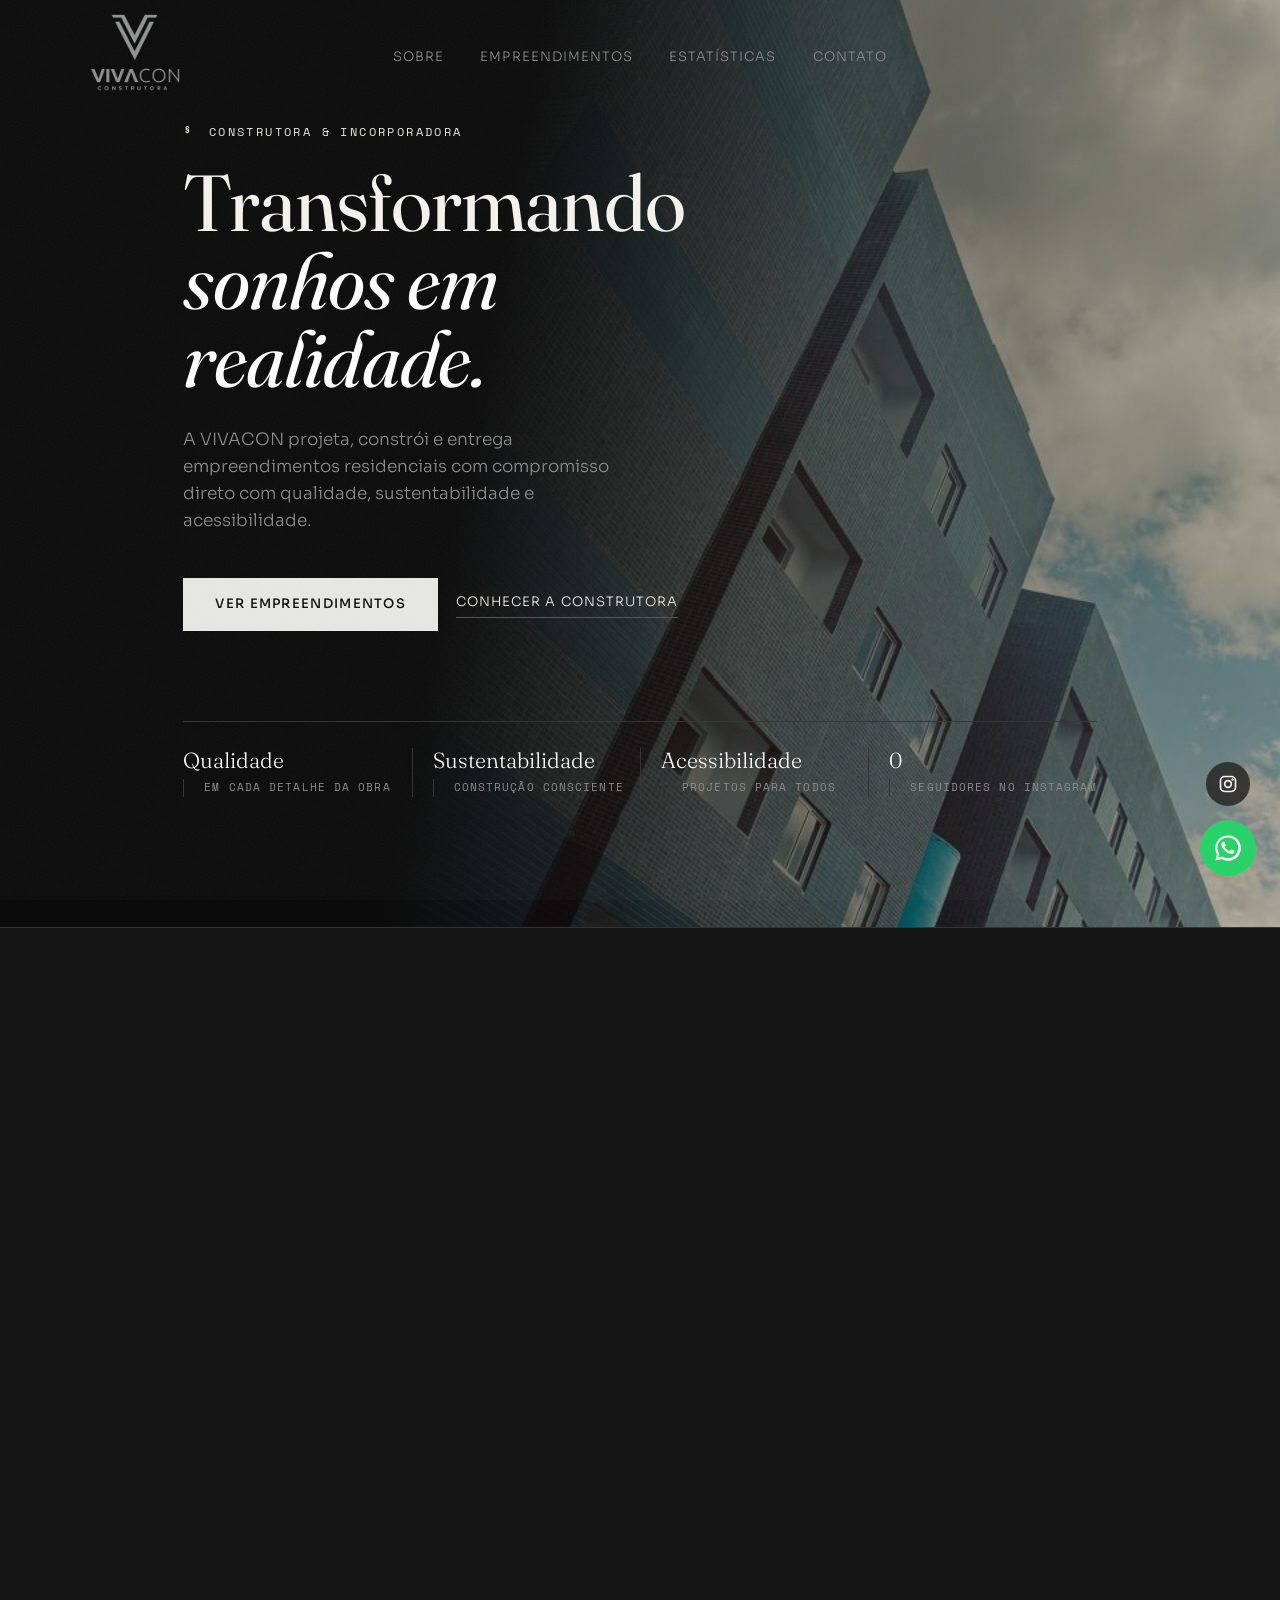
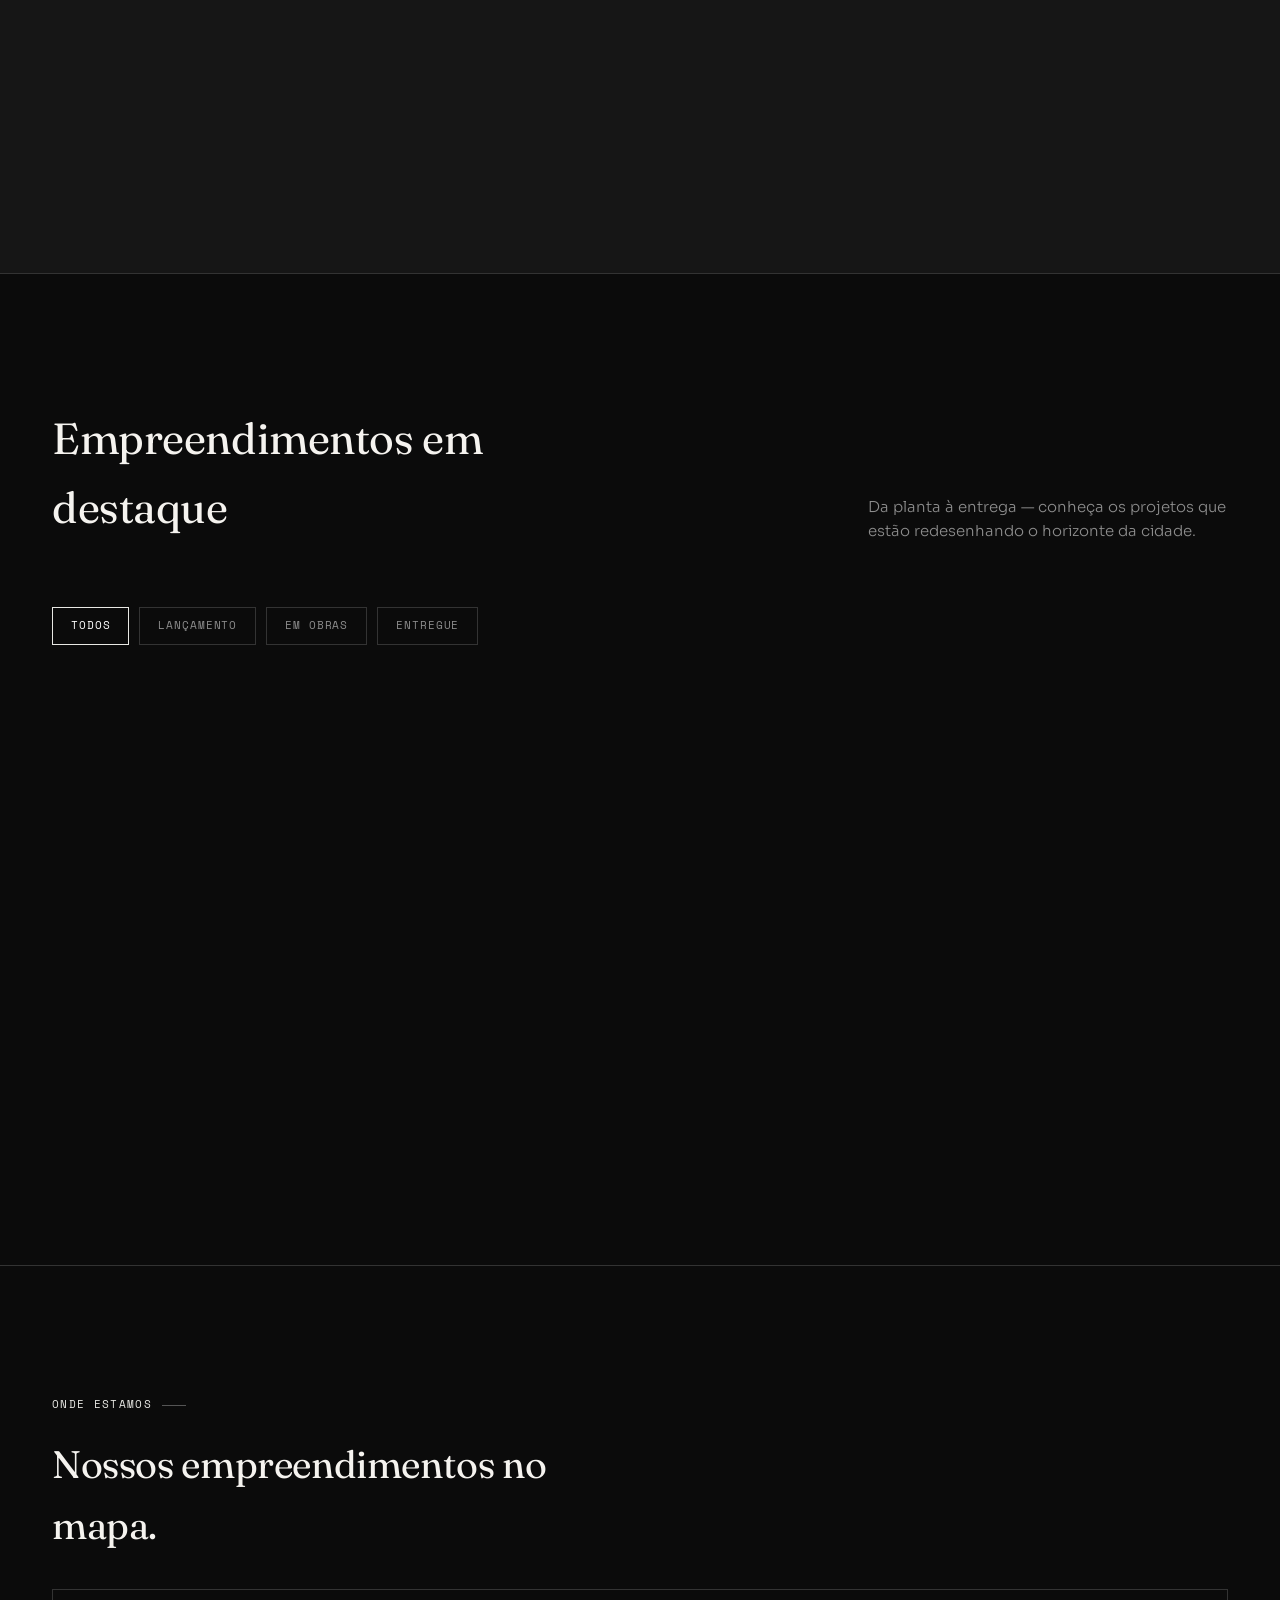
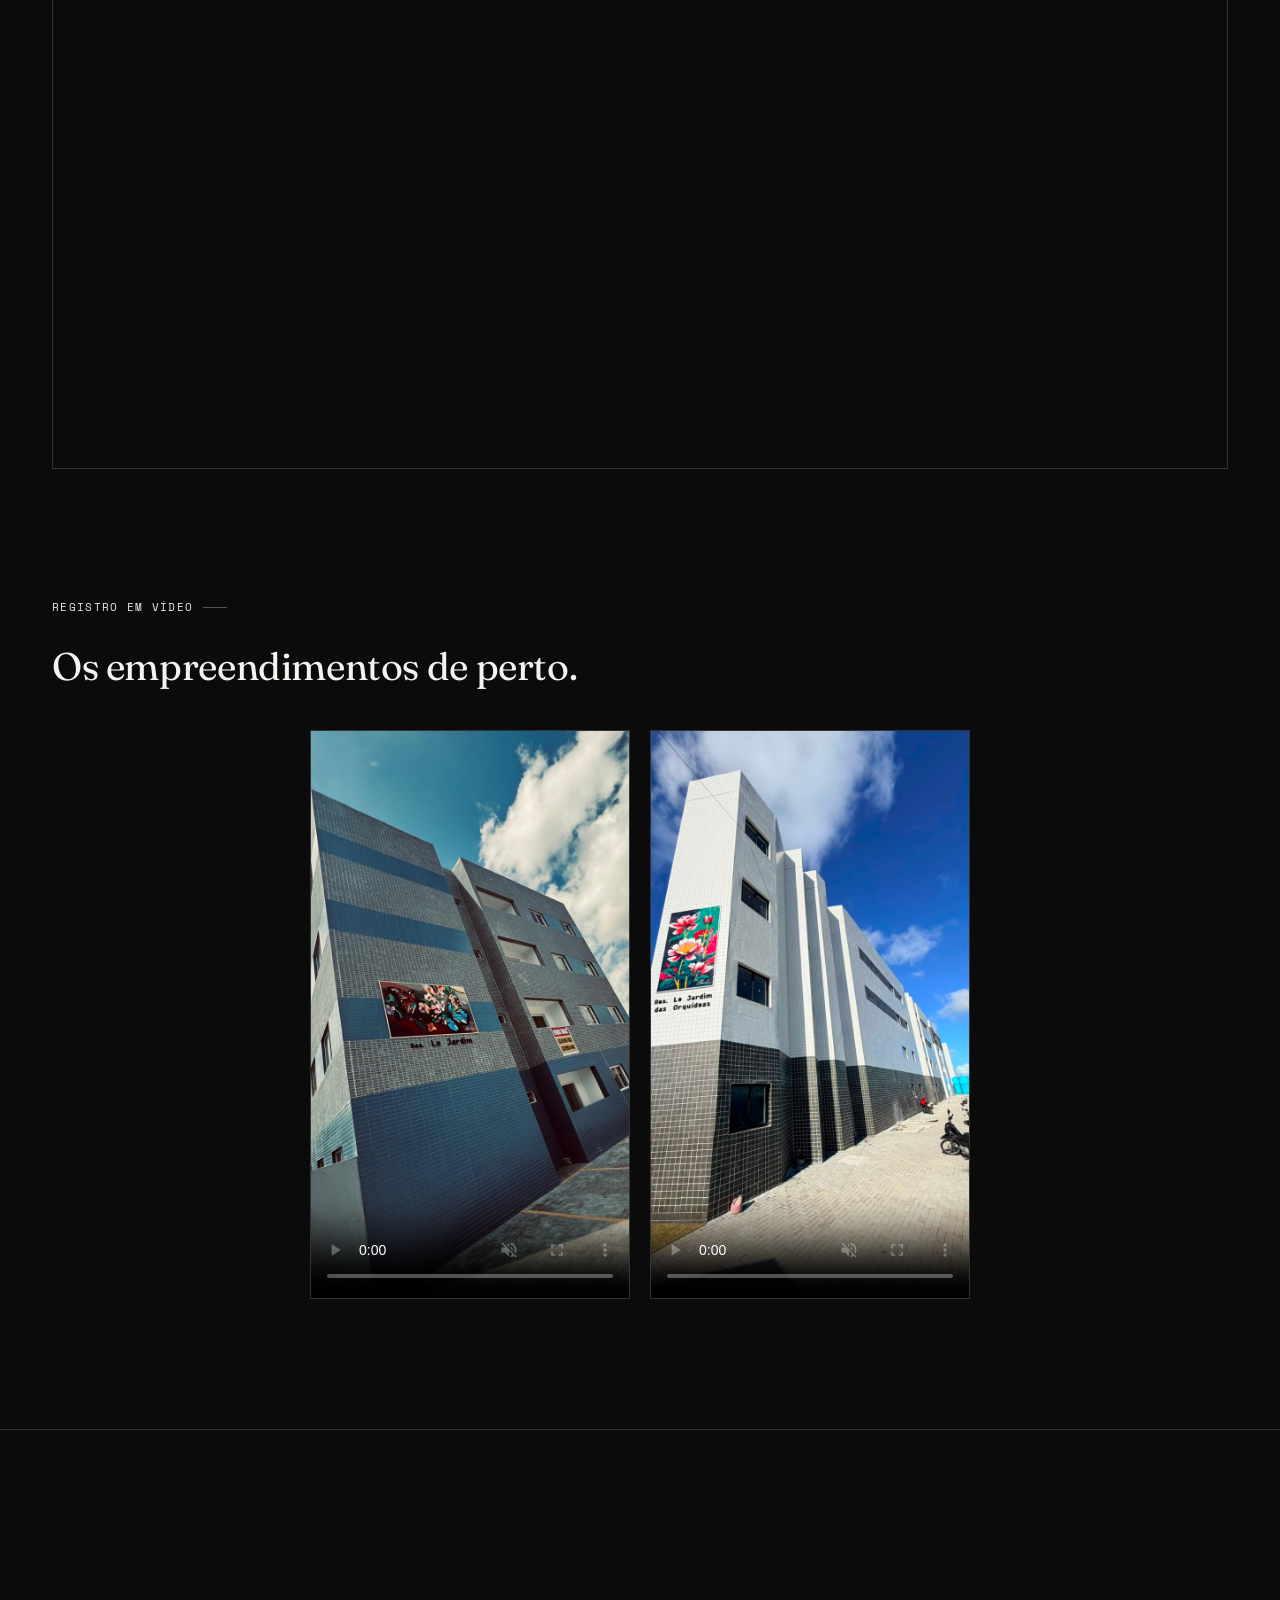
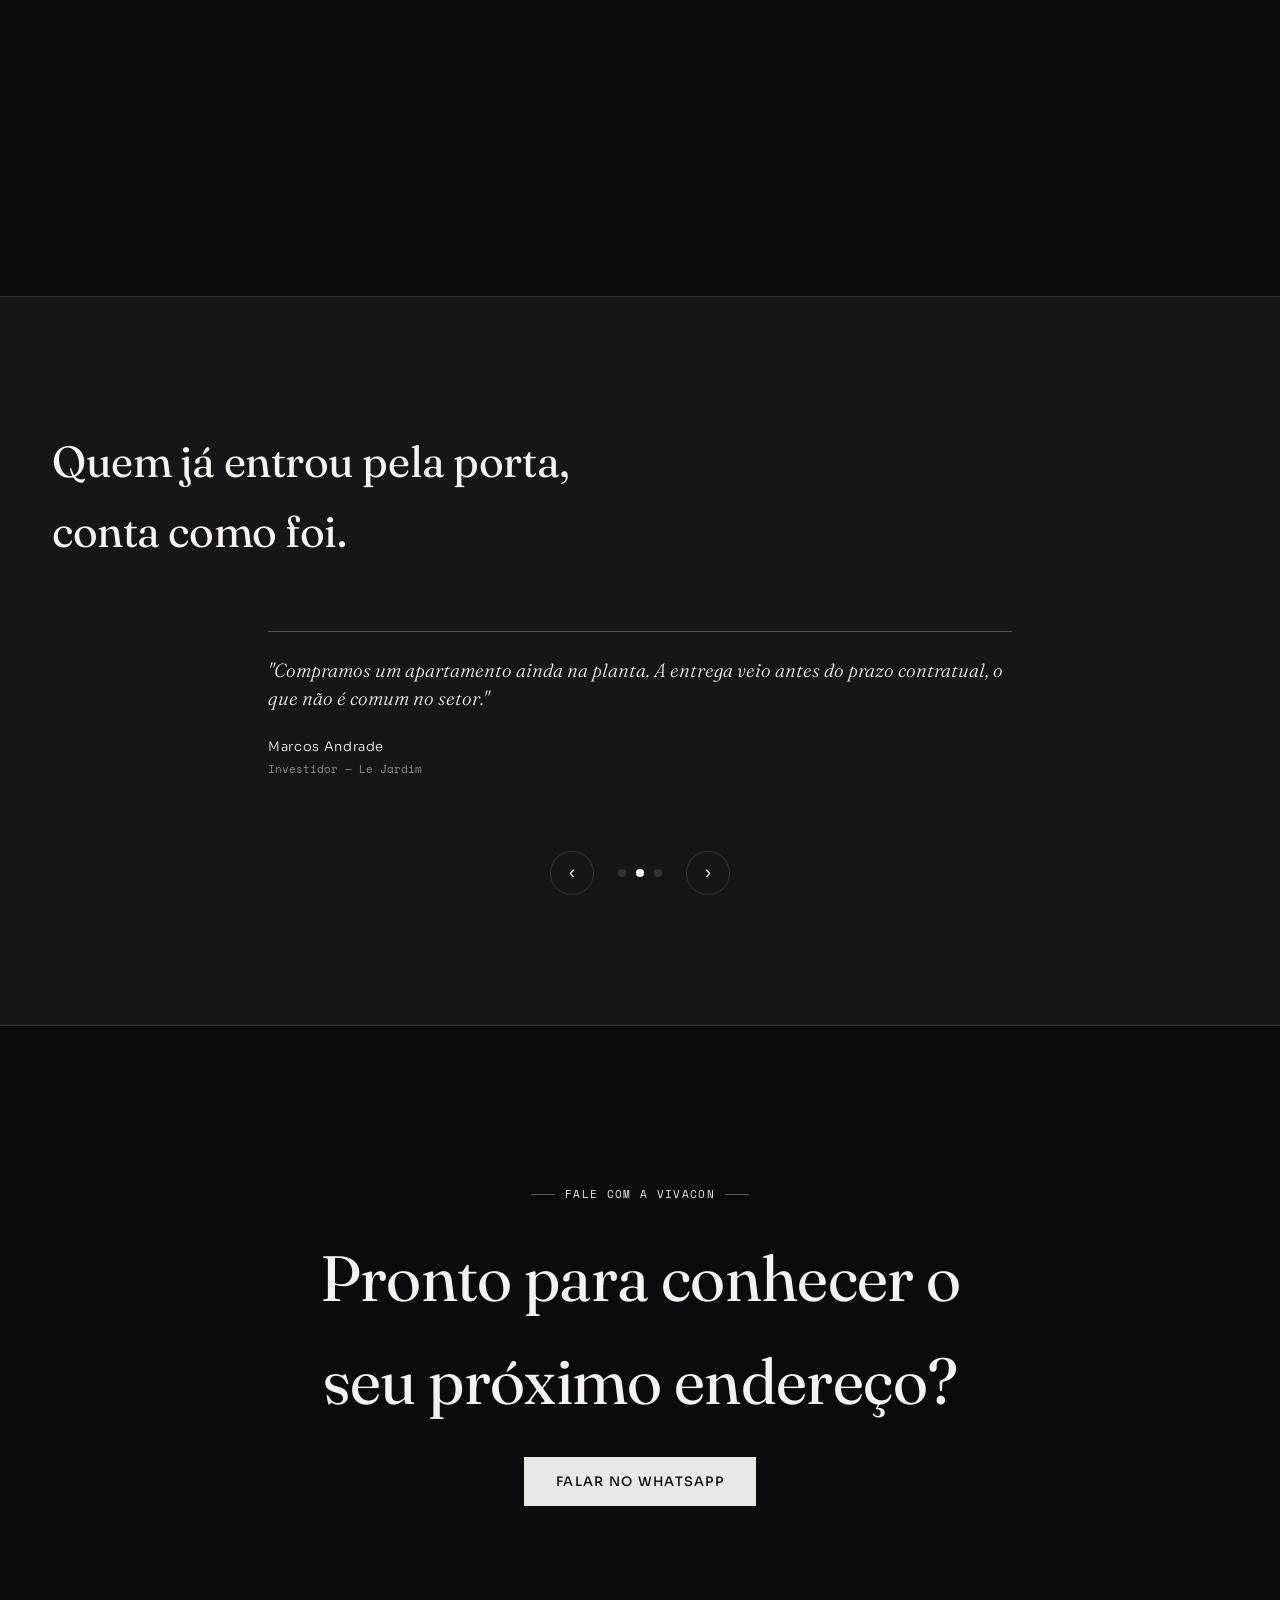
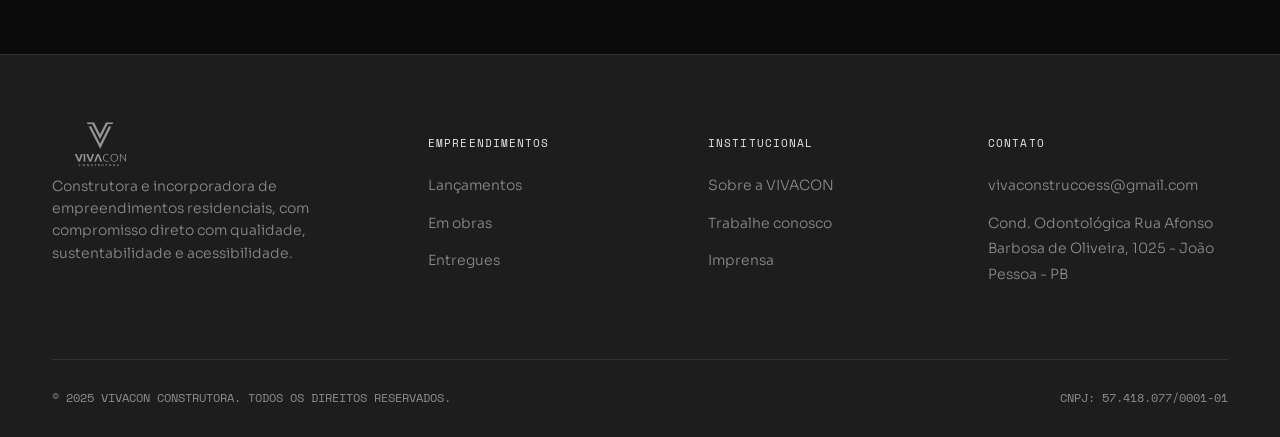
==== index.html @ 2a67bae2 "atualização" ====
<!DOCTYPE html>
<html lang="pt-BR">
<head>
<meta charset="UTF-8">
<meta name="viewport" content="width=device-width, initial-scale=1.0, viewport-fit=cover">
<title>VIVACON — Construtora e Incorporadora</title>
<meta name="google-site-verification" content="D0gkuEe5mXiNGheBpJ1isHxeWxSEqKyjWFQIT8TvE7Y" />
<meta name="description" content="VIVACON Construtora — empreendimentos residenciais em João Pessoa, PB. Qualidade, sustentabilidade e acessibilidade em cada projeto, do lançamento à entrega das chaves.">
<meta property="og:type" content="website">
<meta property="og:site_name" content="VIVACON Construtora">
<meta property="og:title" content="VIVACON — Construtora e Incorporadora">
<meta property="og:description" content="Transformando sonhos em realidade. Empreendimentos residenciais com compromisso direto com qualidade, sustentabilidade e acessibilidade.">
<meta property="og:image" content="https://vivaconconstrucoes.com.br/assets/logo-vivacon-cropped.png">
<meta property="og:url" content="https://vivaconconstrucoes.com.br">
<meta property="og:locale" content="pt_BR">

<meta name="twitter:card" content="summary_large_image">
<meta name="twitter:title" content="VIVACON — Construtora e Incorporadora">
<meta name="twitter:description" content="Transformando sonhos em realidade. Empreendimentos residenciais com compromisso direto com qualidade, sustentabilidade e acessibilidade.">
<meta name="twitter:image" content="https://vivaconconstrucoes.com.br/assets/logo-vivacon-cropped.png">
<link rel="icon" href="assets/logo-vivacon-cropped.png">
<link rel="preconnect" href="https://fonts.googleapis.com">
<link href="https://fonts.googleapis.com/css2?family=Fraunces:opsz,wght@9..144,300;9..144,400;9..144,500;9..144,600&family=Sora:wght@300;400;500;600&family=Space+Mono:wght@400;700&display=swap" rel="stylesheet">
<link rel="stylesheet" href="https://api.mapbox.com/mapbox-gl-js/v3.6.0/mapbox-gl.css">
<script src="https://api.mapbox.com/mapbox-gl-js/v3.6.0/mapbox-gl.js"></script>
<style>
  :root{
    --bg: #0B0B0B;
    --surface: #161616;
    --surface-2: #1D1D1D;
    --hairline: #333333;
    --ink: #F5F3EF;
    --ink-muted: #8C8C8C;
    --brass: #E8E8E4;
    --brass-light: #FFFFFF;
    --brass-dim: #555555;
  }
  *{margin:0;padding:0;box-sizing:border-box;}
  html{
  scroll-behavior:smooth;
  background:var(--bg);
  height:100%;
}
body{
  background:var(--bg);
  min-height:100%;
}
  html{overflow-x:hidden;}
  body{overflow-x:hidden;}
  body{
    background:var(--bg);
    color:var(--ink);
    font-family:'Sora', sans-serif;
    font-weight:300;
    line-height:1.6;
    overflow-x:hidden;
  }
  h1,h2,h3,h4{font-family:'Fraunces', serif; font-weight:400; letter-spacing:-0.01em;}
  .mono{font-family:'Space Mono', monospace;}
  a{color:inherit; text-decoration:none;}
  img{max-width:100%; display:block;}
  .wrap{max-width:1240px; margin:0 auto; padding:0 32px;}

  /* dimension-line annotation, blueprint style */
  .dim{
    display:flex; align-items:center; gap:10px;
    font-family:'Space Mono', monospace;
    font-size:11px;
    letter-spacing:0.12em;
    text-transform:uppercase;
    color:var(--brass);
  }
  .dim::before, .dim::after{
    content:"";
    height:1px;
    background:var(--brass-dim);
    flex:0 0 24px;
  }
  .dim.center{justify-content:center;}
  .dim.left::before{display:none;}
  .dim.left{justify-content:flex-start;}

  /* NAV */
  header{
  position:fixed;
  top:0;
  left:0;
  right:0;
  width:100%;
  z-index:2147483646;
  background:transparent;
   border-bottom:1px solid transparent;
  padding:22px 0;
  transition:background .35s ease, padding .35s ease, border-color .35s ease;
  transform:none;
}
header.scrolled{
  background:rgba(11,11,11,0.55);
  backdrop-filter:blur(14px) saturate(160%);
  -webkit-backdrop-filter:blur(14px) saturate(160%);
  border-bottom:1px solid rgba(255,255,255,0.08);
  padding:16px 0;
}
  nav.wrap{display:flex; align-items:center; justify-content:space-between; position:relative;}
  .logo{font-family:'Fraunces', serif; font-size:22px; letter-spacing:0.06em;}
  .logo span{color:var(--brass);}
  .logo img{height:110px; width:auto; display:block; margin:-20px 0;}
  footer .logo img{height:64px;}
  .nav-links{
  position:absolute; left:50%; top:50%;
  transform:translate(-50%, -50%);
  display:flex; gap:36px; font-size:13px; letter-spacing:0.08em; text-transform:uppercase;
}
  .nav-links a{color:var(--ink-muted); transition:color .25s; position:relative;}
  .nav-links a:hover, .nav-links a:focus-visible{color:var(--brass-light);}
  .nav-cta{
    border:1px solid var(--brass-dim);
    padding:10px 22px;
    font-size:12px; letter-spacing:0.1em; text-transform:uppercase;
    transition:all .25s;
  }
  .nav-cta:hover{background:var(--brass); border-color:var(--brass); color:var(--bg);}
  .menu-btn{display:none; background:none; border:none; color:var(--ink); font-size:24px; cursor:pointer;}

  .mobile-menu{
  position:fixed; top:0; right:0; height:100vh; width:78%; max-width:320px;
  background:var(--surface-2);
  border-left:1px solid var(--hairline);
  z-index:200;
  display:flex; flex-direction:column; gap:8px;
  padding:100px 32px 40px;
  transform:translateX(100%);
  transition:transform .35s ease;
}
.mobile-menu.open{transform:translateX(0);}
.mobile-menu a{
  padding:16px 0;
  border-bottom:1px solid var(--hairline);
  font-size:15px; letter-spacing:0.06em; text-transform:uppercase;
  color:var(--ink);
}
.mobile-menu .nav-cta{
  margin-top:20px; text-align:center; border:1px solid var(--brass-dim);
  padding:14px; border-bottom:1px solid var(--brass-dim);
}

  /* HERO */
  .hero{
  position:relative;
  overflow:hidden;
  min-height:100vh;
  display:flex; flex-direction:column; justify-content:center;
  padding-top:120px;
  background:var(--bg);
}
.hero-bg{
  position:absolute;
  top:-15%; left:0; right:0; bottom:-15%;
  background:url('assets/predio-02.jpeg') right center/cover no-repeat;
  z-index:0;
  will-change:transform;
}
.hero-bg::after{
  content:"";
  position:absolute; inset:0;
  background:linear-gradient(100deg, var(--bg) 38%, rgba(11,11,11,0.55) 60%, rgba(11,11,11,0.25) 100%);
}
  .hero-building{
    position:absolute; right:0; top:0; bottom:0; width:46%;
    z-index:0;
    opacity:0.9;
  }
  .hero-inner{position:relative; z-index:2;}
  .eyebrow{
    font-family:'Space Mono', monospace;
    font-size:12px; letter-spacing:0.2em; text-transform:uppercase;
    color:var(--brass);
    margin-bottom:22px;
    display:flex; align-items:center; gap:14px;
  }
  .eyebrow::before{content:"§"; font-size:14px;}
  .hero h1{
    font-size:clamp(34px, 6.2vw, 92px);
    line-height:0.98;
    max-width:820px;
    color:var(--ink);
  }
  .hero h1 em{font-style:italic; color:var(--brass-light);}
  .hero-sub{
    max-width:460px;
    margin-top:28px;
    color:var(--ink-muted);
    font-size:17px;
  }
  .hero-actions{display:flex; gap:18px; margin-top:44px; align-items:center; flex-wrap:wrap;}
  .btn-primary{
    background:var(--brass);
    color:var(--bg);
    padding:16px 32px;
    font-size:13px; letter-spacing:0.1em; text-transform:uppercase;
    font-weight:500;
    transition:background .25s;
  }
  .btn-primary:hover{background:var(--brass-light);}
  .btn-ghost{
    color:var(--ink);
    font-size:13px; letter-spacing:0.08em; text-transform:uppercase;
    border-bottom:1px solid var(--brass-dim);
    padding-bottom:4px;
    transition:border-color .25s, color .25s;
  }
  .btn-ghost:hover{border-color:var(--brass-light); color:var(--brass-light);}

  .hero-stats{
    position:relative; z-index:2;
    margin-top:90px;
    display:grid; grid-template-columns:repeat(4,1fr);
    border-top:1px solid var(--hairline);
    padding-top:26px;
  }
  .hero-stats div{border-left:1px solid var(--hairline); padding-left:20px;}
  .hero-stats div:first-child{border-left:none; padding-left:0;}
  .stat-num{font-family:'Fraunces', serif; font-size:34px; color:var(--brass-light);}
  .hero-stats .stat-num{font-size:clamp(17px,1.7vw,26px); line-height:1.15;}
  .stat-label{font-family:'Space Mono', monospace; font-size:11px; letter-spacing:0.1em; text-transform:uppercase; color:var(--ink-muted); margin-top:6px;}

  /* SECTION HEADERS */
  section{padding:130px 0;}
  .section-head{
    display:flex; justify-content:space-between; align-items:flex-end;
    margin-bottom:64px; gap:40px; flex-wrap:wrap;
  }
  .section-head h2{font-size:clamp(30px,3.4vw,48px); max-width:560px;}
  .section-head p{max-width:360px; color:var(--ink-muted); font-size:15px;}

  /* ABOUT */
  .about{background:var(--surface); border-top:1px solid var(--hairline); border-bottom:1px solid var(--hairline);}
  .about-grid{display:grid; grid-template-columns:1fr 1fr; gap:80px; align-items:center;}
  .about-copy p{color:var(--ink-muted); margin-bottom:18px; font-size:16px;}
  .about-copy p:first-child{color:var(--ink); font-size:20px; font-family:'Fraunces', serif; font-weight:400; line-height:1.5;}
  .about-visual{position:relative;}
  .about-frame{
    aspect-ratio:4/5;
    background:url('assets/predio-02.jpeg') center/cover no-repeat;
    border:1px solid var(--hairline);
    position:relative;
    overflow:hidden;
  }
  .about-frame::before{
    content:"";
    position:absolute; inset:0;
    background:linear-gradient(180deg, rgba(11,11,11,0) 55%, rgba(11,11,11,0.88) 100%);
  }
  .about-frame::after{
    content:"VIVACON / OBRA";
    position:absolute; bottom:20px; left:20px; z-index:2;
    font-family:'Space Mono', monospace; font-size:11px; letter-spacing:0.1em;
    color:var(--brass-light);
  }

  /* PROJECTS */
  .filter-row{display:flex; gap:10px; margin-bottom:50px; flex-wrap:wrap;}
  .filter-pill{
    font-family:'Space Mono', monospace; font-size:11px; letter-spacing:0.08em; text-transform:uppercase;
    border:1px solid var(--hairline); padding:9px 18px; color:var(--ink-muted);
    cursor:pointer; transition:all .2s;
  }
  .filter-pill.active, .filter-pill:hover{border-color:var(--brass); color:var(--brass-light);}
  .projects-grid{display:flex; flex-wrap:wrap; gap:24px;}
  .projects-grid .project-card{flex:0 1 calc(33% - 1px); min-width:280px; max-width:400px; border:1px solid var(--hairline);}
  .project-card{
  background:var(--bg); position:relative; overflow:hidden; cursor:pointer;
  display:flex; flex-direction:column;
  transition:transform .35s ease, box-shadow .35s ease;
}
.project-card:hover{
  transform:translateY(-6px);
  box-shadow:0 20px 40px rgba(0,0,0,0.5);
}
  .project-visual{
  aspect-ratio:16/9;
  position:relative;
  background:linear-gradient(160deg, #1D1D1D, #101010);
  background-size:cover;
  background-position:center;
  transition:transform .5s ease, clip-path 1.1s cubic-bezier(0.65,0,0.35,1);
  clip-path:inset(100% 0 0 0);
}
.project-card.in .project-visual{
  clip-path:inset(0 0 0 0);
}
  .project-card:hover .project-visual{transform:scale(1.08);}
  .status-tag{
    position:absolute; top:18px; left:18px; z-index:2;
    font-family:'Space Mono', monospace; font-size:10px; letter-spacing:0.1em; text-transform:uppercase;
    padding:6px 12px; border:1px solid var(--brass-dim); color:var(--brass-light);
    background:rgba(20,18,15,0.75);
  }
  .project-info{padding:28px 30px 34px;}
  .project-info .dim{margin-bottom:14px;}
  .project-info h3{font-size:26px; margin-bottom:8px;}
  .project-info .loc{color:var(--ink-muted); font-size:14px; margin-bottom:18px;}
  .project-specs{display:flex; gap:24px; font-family:'Space Mono', monospace; font-size:12px; color:var(--ink-muted);}
  .project-specs b{color:var(--brass-light); font-weight:400;}

  /* NUMBERS STRIP */
  .numbers{border-top:1px solid var(--hairline);}
  .numbers-grid{display:grid; grid-template-columns:repeat(4,1fr);}
  .numbers-grid > div{padding:50px 30px; border-left:1px solid var(--hairline);}
  .numbers-grid > div:first-child{border-left:none; padding-left:0;}
  .numbers-grid .stat-num{font-size:52px;}

  /* TESTIMONIALS */
  .testi{background:var(--surface); border-top:1px solid var(--hairline); border-bottom:1px solid var(--hairline);}
  .testi-grid{display:grid; grid-template-columns:repeat(3,1fr); gap:40px;}
  .testi-card{border-top:1px solid var(--brass-dim); padding-top:24px;}
  .testi-card p{font-family:'Fraunces', serif; font-size:19px; font-style:italic; color:var(--ink); margin-bottom:24px; line-height:1.5;}
  .testi-name{font-size:13px; letter-spacing:0.05em; color:var(--brass-light);}
  .testi-role{font-family:'Space Mono', monospace; font-size:11px; color:var(--ink-muted); margin-top:4px;}

  /* CTA */
  .cta-section{text-align:center; padding:160px 0;}
  .cta-section h2{font-size:clamp(34px,5vw,64px); max-width:760px; margin:0 auto 36px;}

  /* FOOTER */
  footer{background:var(--surface-2); border-top:1px solid var(--hairline); padding:80px 0 30px;}
  .footer-grid{display:grid; grid-template-columns:1.4fr 1fr 1fr 1fr; gap:40px; padding-bottom:60px; border-bottom:1px solid var(--hairline);}
  .footer-grid h4{font-family:'Space Mono', monospace; font-size:11px; letter-spacing:0.1em; text-transform:uppercase; color:var(--brass); margin-bottom:20px; font-weight:400;}
  .footer-grid ul{list-style:none;}
  .footer-grid li{margin-bottom:12px;}
  .footer-grid a, .footer-grid p{color:var(--ink-muted); font-size:14px; overflow-wrap:anywhere; word-break:break-word;}
  .footer-grid a:hover{color:var(--brass-light);}
  .footer-bottom{display:flex; justify-content:space-between; padding-top:28px; font-size:12px; color:var(--ink-muted); font-family:'Space Mono', monospace;}

  [data-reveal]{
  opacity:0;
  transform:translateY(32px) scale(0.98);
  filter:blur(6px);
  transition:opacity 1s cubic-bezier(0.22,1,0.36,1), transform 1s cubic-bezier(0.22,1,0.36,1), filter 1s cubic-bezier(0.22,1,0.36,1);
}
[data-reveal].in{
  opacity:1;
  transform:translateY(0) scale(1);
  filter:blur(0);
}

  @media (max-width: 880px){
    .nav-links, .nav-cta{display:none;}
    .menu-btn{display:block;}
    .hero-building{display:none;}
    .hero-stats{grid-template-columns:repeat(2,1fr); row-gap:26px;}
    .about-grid, .numbers-grid, .testi-grid{grid-template-columns:1fr;}
    .projects-grid .project-card{flex:1 1 100%;}
    .numbers-grid > div{border-left:none; border-top:1px solid var(--hairline); padding-left:0;}
    .numbers-grid > div:first-child{border-top:none;}
    .footer-grid{grid-template-columns:1fr 1fr;}
    section{padding:80px 0;}
    .footer-bottom{flex-direction:column; align-items:flex-start; gap:10px; padding-bottom:90px;}
  }
  .social-float{
  position:fixed; right:24px; bottom:24px; z-index:150;
  display:flex; flex-direction:column; gap:14px; align-items:center;
}
.social-float a{
  width:44px; height:44px; border-radius:50%;
  display:flex; align-items:center; justify-content:center;
  background:rgba(40,40,40,0.9);
  color:var(--ink);
  transition:transform .2s, background .2s;
}
.social-float a:hover{transform:scale(1.08);}
.social-float a svg{width:20px; height:20px;}
.social-float a.whatsapp{
  width:56px; height:56px;
  background:#25D366; color:#fff;
}
.social-float a.whatsapp svg{width:26px; height:26px;}
@media (max-width:600px){
  .social-float{right:16px; bottom:16px; gap:10px;}
  .social-float a{width:38px; height:38px;}
  .social-float a.whatsapp{width:50px; height:50px;}
}
.project-visual[data-gallery]{cursor:zoom-in;}
.lightbox{
  position:fixed; inset:0; z-index:2147483647;
  background:rgba(6,6,6,0.95);
  display:none; align-items:center; justify-content:center;
  padding:40px;
}
.lightbox.open{display:flex;}
.lightbox img{max-width:90vw; max-height:85vh; object-fit:contain; border:1px solid var(--hairline);}
.lightbox-close{
  position:absolute; top:24px; right:28px;
  background:none; border:none; color:var(--ink); font-size:32px; cursor:pointer; line-height:1;
}
.lightbox-arrow{
  position:absolute; top:50%; transform:translateY(-50%);
  background:rgba(40,40,40,0.7); border:none; color:var(--ink);
  width:48px; height:48px; border-radius:50%;
  font-size:24px; cursor:pointer; display:flex; align-items:center; justify-content:center;
  transition:background .2s;
}
.lightbox-arrow:hover{background:var(--brass-dim);}
.lightbox-prev{left:24px;}
.lightbox-next{right:24px;}
.lightbox-counter{
  position:absolute; bottom:24px; left:50%; transform:translateX(-50%);
  font-family:'Space Mono', monospace; font-size:12px; color:var(--ink-muted); letter-spacing:0.1em;
}
@media (max-width:600px){
  .lightbox-arrow{width:38px; height:38px; font-size:18px;}
  .lightbox-prev{left:10px;} .lightbox-next{right:10px;}
}
.map-section{border-top:1px solid var(--hairline);}
#map{
  width:100%; height:480px;
  border:1px solid var(--hairline);
}
.mapboxgl-popup-content{
  background:var(--surface-2) !important; color:var(--ink);
  border:1px solid var(--hairline); border-radius:0 !important;
  padding:14px 16px !important;
  box-shadow:none !important;
}
.mapboxgl-popup-tip{border-top-color:var(--surface-2) !important; border-bottom-color:var(--surface-2) !important;}
.mapboxgl-popup-close-button{color:var(--ink-muted); font-size:16px;}
.map-popup-title{font-family:'Fraunces', serif; font-size:16px; margin-bottom:4px;}
.map-popup-status{font-family:'Space Mono', monospace; font-size:11px; color:var(--brass);}

.testi-carousel{position:relative; max-width:760px; margin:0 auto; overflow:hidden;}
@media (max-width:600px){
  .testi-carousel{padding:0 8px;}
  .testi-nav{gap:16px;}
}
.testi-track{
  display:flex;
  transition:transform .5s ease;
}
.testi-slide{
  flex:0 0 100%;
  padding:0 8px;
}
.testi-carousel .testi-card{
  border-top:1px solid var(--brass-dim); padding-top:24px;
  min-height:180px;
}
.testi-nav{
  display:flex; align-items:center; justify-content:center; gap:24px;
  margin-top:40px;
}
.testi-arrow{
  width:44px; height:44px; border-radius:50%;
  border:1px solid var(--hairline); background:none; color:var(--ink);
  font-size:18px; cursor:pointer;
  display:flex; align-items:center; justify-content:center;
  transition:border-color .2s, color .2s;
}
.testi-arrow:hover{border-color:var(--brass); color:var(--brass-light);}
.testi-dots{display:flex; gap:10px;}
.testi-dot{
  width:8px; height:8px; border-radius:50%;
  background:var(--hairline); border:none; cursor:pointer;
  transition:background .2s;
}
.testi-dot.active{background:var(--brass-light);}
body::before{
  content:"";
  position:fixed; inset:0; z-index:9997;
  pointer-events:none;
  opacity:0.06;
  background-image:url("data:image/svg+xml,%3Csvg xmlns='http://www.w3.org/2000/svg' width='200' height='200'%3E%3Cfilter id='n'%3E%3CfeTurbulence type='fractalNoise' baseFrequency='0.9' numOctaves='2' stitchTiles='stitch'/%3E%3C/filter%3E%3Crect width='100%25' height='100%25' filter='url(%23n)'/%3E%3C/svg%3E");
}
::-webkit-scrollbar{
  width:10px;
}
::-webkit-scrollbar-track{
  background:var(--bg);
}
::-webkit-scrollbar-thumb{
  background:var(--brass-dim);
  border-radius:0;
  border:2px solid var(--bg);
  background-clip:padding-box;
}
::-webkit-scrollbar-thumb:hover{
  background:var(--brass-light);
}
html{
  scrollbar-width:thin;
  scrollbar-color:var(--brass-dim) var(--bg);
}
#preloader{
  position:fixed; inset:0; z-index:2147483647;
  background:var(--bg);
  display:flex; align-items:center; justify-content:center;
  transition:opacity .6s ease, visibility .6s ease;
}
#preloader img{
  height:110px; width:auto;
  animation:preloaderPulse 1.4s ease-in-out infinite;
}
#preloader.hide{
  opacity:0;
  visibility:hidden;
  pointer-events:none;
}
@keyframes preloaderPulse{
  0%, 100%{ opacity:0.4; transform:scale(0.96); }
  50%{ opacity:1; transform:scale(1); }
}
body.loading{ overflow:hidden; }
.reveal-line{
  display:inline-block;
  overflow:hidden;
  vertical-align:top;
}
.reveal-line span{
  display:inline-block;
  transform:translateY(110%);
  opacity:0;
  animation:revealUp 1.3s cubic-bezier(0.22,1,0.36,1) forwards;
}
.reveal-line:nth-child(1) span{ animation-delay:.15s; }
@keyframes revealUp{
  to{ transform:translateY(0); opacity:1; }
}
@media (max-width:600px){
  header{
    position:fixed !important;
    top:0 !important;
    left:0 !important;
    right:0 !important;
    width:100% !important;
    transform:none !important;
  }
}

</style>
</head>
<body>
<div id="preloader">
  <img src="assets/logo-vivacon-cropped.png" alt="Vivacon Construtora">
</div>
<script>
  let unlocked = false;
  function unlockScroll(){
    if(unlocked) return;
    unlocked = true;
    const preloader = document.getElementById('preloader');
    document.body.classList.remove('loading');
    setTimeout(function(){
      preloader.classList.add('hide');
    }, 400);
  }
  window.addEventListener('load', unlockScroll);
  setTimeout(unlockScroll, 3000);
  document.body.classList.add('loading');
</script>
<header id="header">
  <nav class="wrap">
    <div class="logo"><img src="assets/logo-vivacon-cropped.png" alt="Vivacon Construtora"></div>
    <div class="nav-links">
      <a href="#sobre">Sobre</a>
      <a href="#empreendimentos">Empreendimentos</a>
      <a href="#numeros">Estatísticas</a>
      <a href="#contato">Contato</a>
    </div>
    <button class="menu-btn" id="menuBtn" aria-label="Abrir menu" aria-expanded="false">☰</button>
  </nav>
</header>

<div class="mobile-menu" id="mobileMenu">
  <a href="#sobre">Sobre</a>
  <a href="#empreendimentos">Empreendimentos</a>
  <a href="#numeros">Estatísticas</a>
  <a href="#contato">Contato</a>
</div>

<section class="hero">
  <div class="hero-bg"></div>
  <div class="wrap hero-inner">
    <div class="eyebrow">Construtora & Incorporadora</div>
    <h1>
  <span class="reveal-line"><span>Transformando</span></span><br>
  <em><span class="reveal-line"><span>sonhos em</span></span><br>
  <span class="reveal-line"><span>realidade.</span></span></em>
</h1>
    <p class="hero-sub">A VIVACON projeta, constrói e entrega empreendimentos residenciais com compromisso direto com qualidade, sustentabilidade e acessibilidade.</p>
    <div class="hero-actions">
      <a href="#empreendimentos" class="btn-primary">Ver empreendimentos</a>
      <a href="#sobre" class="btn-ghost">Conhecer a construtora</a>
    </div>
    <div class="hero-stats">
      <div><div class="stat-num">Qualidade</div><div class="stat-label">Em cada detalhe da obra</div></div>
      <div><div class="stat-num">Sustentabilidade</div><div class="stat-label">Construção consciente</div></div>
      <div><div class="stat-num">Acessibilidade</div><div class="stat-label">Projetos para todos</div></div>
      <div><div class="stat-num" data-target="20" data-prefix="+" data-suffix=" mil">0</div><div class="stat-label">Seguidores no Instagram</div></div>
    </div>
  </div>
</section>

<section id="sobre" class="about">
  <div class="wrap about-grid">
    <div class="about-copy" data-reveal>
      <p>A VIVACON constrói mais do que edifícios — constrói a parte da cidade onde a vida das pessoas realmente acontece.</p>
      <p>Somos uma construtora e incorporadora com atuação em empreendimentos residenciais, guiada por três compromissos que estão em tudo o que entregamos: qualidade em cada detalhe da obra, sustentabilidade nas escolhas do canteiro ao acabamento, e acessibilidade para que o projeto funcione para todos.</p>
      <p>Cada empreendimento é acompanhado de perto, do lançamento à entrega das chaves — para que o que foi prometido na planta seja exatamente o que chega até você.</p>
      <div class="dim left" style="margin-top:30px;">João Pessoa / Paraíba</div>
    </div>
    <div class="about-visual" data-reveal>
      <div class="about-frame"></div>
    </div>
  </div>
</section>

<section id="empreendimentos">
  <div class="wrap">
    <div class="section-head">
      <h2>Empreendimentos em destaque</h2>
      <p>Da planta à entrega — conheça os projetos que estão redesenhando o horizonte da cidade.</p>
    </div>
    <div class="filter-row">
      <div class="filter-pill active" data-filter="todos">Todos</div>
<div class="filter-pill" data-filter="lancamento">Lançamento</div>
<div class="filter-pill" data-filter="obras">Em obras</div>
<div class="filter-pill" data-filter="entregue">Entregue</div>
    </div>
    <div class="projects-grid">

       <div class="project-card" data-reveal data-status="entregue lancamento">
        <div class="project-visual" data-gallery="assets/le-jardim-01.jpeg, assets/le-jardim-02.jpeg, assets/le-jardim-03.jpeg" style="background-image:url('assets/le-jardim-01.jpeg')"><span class="status-tag">100% Vendido</span></div>
        <div class="project-info">
          <div class="dim left">Residencial</div>
          <h3>Le Jardim</h3>
          <div class="loc">Planalto Boa Esperança / João Pessoa</div>
          <div class="project-specs">
            <span><b>56</b> unidades</span>
            <span><b>40-50 m²</b> privativos</span>
            <span><b>2025</b> entrega</span>
          </div>
        </div>
      </div>

      <div class="project-card" data-reveal data-status="entregue">
        <div class="project-visual" data-gallery="assets/le-jardim-orquideas-01.jpeg, assets/le-jardim-orquideas-02.jpeg, assets/le-jardim-orquideas-03.jpeg, assets/le-jardim-orquideas-04.jpeg, assets/le-jardim-orquideas-05.jpeg" style="background-image:url('assets/le-jardim-orquideas-01.jpeg')"><span class="status-tag">Unidades Disponíveis</span></div>
        <div class="project-info">
          <div class="dim left">Residencial</div>
          <h3>Le Jardim das Orquídeas</h3>
          <div class="loc">Colinas do Sul / João Pessoa</div>
          <div class="project-specs">
            <span><b>60</b> unidades</span>
            <span><b>40-50 m²</b> privativos</span>
            <span><b>2026</b> entrega</span>
          </div>
        </div>
      </div>


    </div>
  </div>
</section>

<section class="map-section">
  <div class="wrap">
    <div class="dim left" style="margin-bottom:20px;">Onde estamos</div>
    <h2 style="font-size:clamp(26px,3vw,40px); margin-bottom:32px; max-width:600px;">Nossos empreendimentos no mapa.</h2>
    <div id="map"></div>
  </div>
</section>

<section class="video-section" style="padding-top:0;">
  <div class="wrap">
    <div class="dim left" style="margin-bottom:20px;">Registro em vídeo</div>
    <h2 style="font-size:clamp(26px,3vw,40px); margin-bottom:32px; max-width:600px;">Os empreendimentos de perto.</h2>
    <div style="display:flex; gap:20px; justify-content:center; flex-wrap:wrap;">
  <video controls playsinline muted preload="metadata" poster="assets/le-jardim-01.jpeg" style="width:100%; max-width:320px; aspect-ratio:9/16; object-fit:cover; border:1px solid var(--hairline); display:block;">
    <source src="assets/le-jardim-video.mp4" type="video/mp4">
  </video>
  <video controls playsinline muted preload="metadata" poster="assets/le-jardim-orquideas-01.jpeg" style="width:100%; max-width:320px; aspect-ratio:9/16; object-fit:cover; border:1px solid var(--hairline); display:block;">
    <source src="assets/le-jardim-orquideas-video.mp4" type="video/mp4">
  </video>
</div>
  </div>
</section>

<section id="numeros" class="numbers">
  <div class="wrap">
    <div class="numbers-grid">
      <div data-reveal><div class="stat-num">2</div><div class="stat-label">Empreendimentos entregues</div></div>
      <div data-reveal><div class="stat-num" data-target="20" data-prefix="+" data-suffix=" mil">0</div><div class="stat-label">Seguidores no Instagram</div></div>
      <div data-reveal><div class="stat-num">3</div><div class="stat-label">Obras ativas</div></div>
      <div data-reveal><div class="stat-num" data-target="2" data-prefix="+">0</div><div class="stat-label">Anos de mercado</div></div>
    </div>
  </div>
</section>

<section class="testi">
  <div class="wrap">
    <div class="section-head">
      <h2>Quem já entrou pela porta,<br>conta como foi.</h2>
    </div>
    <div class="testi-carousel">
  <div class="testi-track" id="testiTrack">
    <div class="testi-slide">
      <div class="testi-card">
        <p>"Acompanhei a obra mês a mês pelo relatório da construtora. Recebi exatamente o que vi na planta — sem surpresas."</p>
        <div class="testi-name">Renata Figueiredo</div>
        <div class="testi-role">Proprietária — Le Jardim</div>
      </div>
    </div>
    <div class="testi-slide">
      <div class="testi-card">
        <p>"Compramos um apartamento ainda na planta. A entrega veio antes do prazo contratual, o que não é comum no setor."</p>
        <div class="testi-name">Marcos Andrade</div>
        <div class="testi-role">Investidor — Le Jardim</div>
      </div>
    </div>
    <div class="testi-slide">
      <div class="testi-card">
        <p>"O que mais pesou na decisão foi o histórico: 2 anos sem uma obra atrasada. Isso não se improvisa."</p>
        <div class="testi-name">Juliana Prado</div>
        <div class="testi-role">Proprietária — Le Jardim das Orquideas</div>
      </div>
    </div>
  </div>
  <div class="testi-nav">
    <button class="testi-arrow" id="testiPrev" aria-label="Anterior">‹</button>
    <div class="testi-dots" id="testiDots"></div>
    <button class="testi-arrow" id="testiNext" aria-label="Próximo">›</button>
  </div>
</div>
  </div>
</section>

<section id="contato" class="cta-section">
  <div class="wrap">
    <div class="dim center" style="margin-bottom:24px; justify-content:center;">Fale com a VIVACON</div>
    <h2>Pronto para conhecer o<br>seu próximo endereço?</h2>
    <a href="https://chat.whatsapp.com/JsNdxO5MnBZIrKzy62pLfI?mode=hqrt3" class="btn-primary" target="_blank" rel="noopener">Falar no WhatsApp</a>
  </div>
</section>

<footer>
  <div class="wrap">
    <div class="footer-grid">
      <div>
        <div class="logo" style="margin-bottom:16px;"><img src="assets/logo-vivacon-cropped.png" alt="Vivacon Construtora"></div>
        <p>Construtora e incorporadora de empreendimentos residenciais, com compromisso direto com qualidade, sustentabilidade e acessibilidade.</p>
      </div>
      <div>
        <h4>Empreendimentos</h4>
        <ul>
          <li><a href="#empreendimentos" onclick="applyFilter('lancamento')">Lançamentos</a></li>
<li><a href="#empreendimentos" onclick="applyFilter('obras')">Em obras</a></li>
<li><a href="#empreendimentos" onclick="applyFilter('entregue')">Entregues</a></li>
        </ul>
      </div>
      <div>
        <h4>Institucional</h4>
        <ul>
          <li><a href="#sobre">Sobre a VIVACON</a></li>
          <li><a href="https://wa.me/5583999889835">Trabalhe conosco</a></li>
          <li><a href="#">Imprensa</a></li>
        </ul>
      </div>
      <div>
        <h4>Contato</h4>
        <ul>
          <li><a href="mailto:vivaconstrucoess@gmail.com">vivaconstrucoess@gmail.com</a></li>
          <li><a href="https://maps.app.goo.gl/Sk5SNHUQZ1w1S2Ne9" target="_blank" rel="noopener">Cond. Odontológica Rua Afonso Barbosa de Oliveira, 1025 - João Pessoa - PB</a></li>
        </ul>
      </div>
    </div>
    <div class="footer-bottom">
      <span>© 2025 VIVACON CONSTRUTORA. TODOS OS DIREITOS RESERVADOS.</span>
      <span>CNPJ: 57.418.077/0001-01</span>
    </div>
  </div>
</footer>
<div class="social-float">
  <a href="https://instagram.com/vivacon_construtora" target="_blank" rel="noopener" aria-label="Instagram">
    <svg viewBox="0 0 24 24" fill="none" stroke="currentColor" stroke-width="2"><rect x="3" y="3" width="18" height="18" rx="5"/><circle cx="12" cy="12" r="4"/><circle cx="17.5" cy="6.5" r="0.5" fill="currentColor"/></svg>
  </a>
  <a href="https://wa.me/5583999889835" target="_blank" rel="noopener" class="whatsapp" aria-label="WhatsApp">
    <svg viewBox="0 0 32 32" fill="currentColor"><path d="M16 .5A15.5 15.5 0 0 0 2.4 23.8L.5 31.5l7.9-2A15.5 15.6 0 1 0 16 .5zm0 28.2c-2.4 0-4.8-.6-6.9-1.8l-.5-.3-4.7 1.2 1.3-4.6-.3-.5A12.8 12.8 0 1 1 16 28.7zm7-9.6c-.4-.2-2.3-1.1-2.6-1.3-.4-.1-.6-.2-.9.2-.3.4-1 1.3-1.3 1.5-.2.3-.5.3-.9.1-.4-.2-1.7-.6-3.2-2-1.2-1-2-2.3-2.2-2.7-.2-.4 0-.6.2-.8.2-.2.4-.5.6-.7.2-.2.3-.4.4-.6.1-.3 0-.5 0-.7-.1-.2-.9-2.2-1.3-3-.3-.8-.7-.7-.9-.7h-.8c-.3 0-.7.1-1 .5-.4.4-1.4 1.3-1.4 3.2s1.4 3.7 1.6 4c.2.3 2.8 4.3 6.8 6 .9.4 1.7.6 2.3.8.9.3 1.8.2 2.4.1.7-.1 2.3-.9 2.6-1.9.3-.9.3-1.7.2-1.9-.1-.2-.4-.3-.8-.5z"/></svg>
  </a>
</div>
<div class="lightbox" id="lightbox">
  <button class="lightbox-close" id="lightboxClose" aria-label="Fechar">✕</button>
  <button class="lightbox-arrow lightbox-prev" id="lightboxPrev" aria-label="Anterior">‹</button>
  <img id="lightboxImg" src="" alt="">
  <button class="lightbox-arrow lightbox-next" id="lightboxNext" aria-label="Próxima">›</button>
  <div class="lightbox-counter" id="lightboxCounter"></div>
</div>

<script>
  document.querySelectorAll('.hero h1 .reveal-line').forEach((line, i)=>{
  line.querySelector('span').style.animationDelay = (0.3 + i * 0.25) + 's';
});
  const testiTrack = document.getElementById('testiTrack');
if(testiTrack){
  const slides = testiTrack.querySelectorAll('.testi-slide');
  const dotsWrap = document.getElementById('testiDots');
  let current = 0;

  slides.forEach((_, i)=>{
    const dot = document.createElement('button');
    dot.className = 'testi-dot' + (i===0 ? ' active' : '');
    dot.addEventListener('click', ()=>goTo(i));
    dotsWrap.appendChild(dot);
  });
  const dots = dotsWrap.querySelectorAll('.testi-dot');

  function goTo(i){
    current = (i + slides.length) % slides.length;
    testiTrack.style.transform = `translateX(-${current * 100}%)`;
    dots.forEach(d=>d.classList.remove('active'));
    dots[current].classList.add('active');
  }
  document.getElementById('testiPrev').addEventListener('click', ()=>goTo(current-1));
  document.getElementById('testiNext').addEventListener('click', ()=>goTo(current+1));

  let autoplay = setInterval(()=>goTo(current+1), 2000);
  testiTrack.parentElement.addEventListener('mouseenter', ()=>clearInterval(autoplay));
  testiTrack.parentElement.addEventListener('mouseleave', ()=>{
    autoplay = setInterval(()=>goTo(current+1), 2000);
  });

  let startX = 0;
  testiTrack.addEventListener('touchstart', e=>{ startX = e.touches[0].clientX; });
  testiTrack.addEventListener('touchend', e=>{
    const diff = e.changedTouches[0].clientX - startX;
    if(diff > 50) goTo(current-1);
    if(diff < -50) goTo(current+1);
  });
}
  if(document.getElementById('map')){
  mapboxgl.accessToken = 'pk.eyJ1IjoiZ3VpY3JhbWFsaG8iLCJhIjoiY21zZHVib2RnMDJ2NTNhb2NsOXptY2QyeCJ9.WdVib0qPJAl2bVp2dEYCmg';

  const empreendimentos = [
    { nome:"Le Jardim", status:"100% Vendido", lat:-7.194588, lng:-34.859039 },
    { nome:"Le Jardim das Orquídeas", status:"Unidades disponíveis", lat:-7.196555, lng:-34.882385 }
  ];

  const map = new mapboxgl.Map({
    container:'map',
    style:'mapbox://styles/mapbox/dark-v11',
    center:[-34.8707, -7.1956],
    zoom:12
  });

  map.scrollZoom.disable();
  map.on('click', ()=> map.scrollZoom.enable());
  map.on('mouseleave', ()=> map.scrollZoom.disable());

  map.addControl(new mapboxgl.NavigationControl({showCompass:false}), 'top-left');

  const bounds = new mapboxgl.LngLatBounds();

  empreendimentos.forEach(e=>{
  const el = document.createElement('div');
  el.style.width = '16px';
  el.style.height = '16px';
  el.style.borderRadius = '50%';
  el.style.background = '#A8875A';
  el.style.border = '2px solid #fff';
  el.style.cursor = 'pointer';

  const popup = new mapboxgl.Popup({offset:20, closeButton:false, closeOnClick:false}).setHTML(
    `<div class="map-popup-title">${e.nome}</div><div class="map-popup-status">${e.status}</div>`
  );

  const marker = new mapboxgl.Marker(el)
    .setLngLat([e.lng, e.lat])
    .addTo(map);

  el.addEventListener('mouseenter', ()=> popup.setLngLat([e.lng, e.lat]).addTo(map));
  el.addEventListener('mouseleave', ()=> popup.remove());

  bounds.extend([e.lng, e.lat]);
});

  map.fitBounds(bounds, {padding:80, maxZoom:14});
}
  const heroBg = document.querySelector('.hero-bg');
if(heroBg){
  window.addEventListener('scroll', ()=>{
    const offset = window.scrollY * 0.35;
    heroBg.style.transform = `translateY(${offset}px)`;
  }, {passive:true});
}
  const lightbox = document.getElementById('lightbox');
const lightboxImg = document.getElementById('lightboxImg');
const lightboxCounter = document.getElementById('lightboxCounter');
let currentGallery = [];
let currentIndex = 0;

function openLightbox(gallery, index){
  currentGallery = gallery;
  currentIndex = index;
  updateLightboxImg();
  lightbox.classList.add('open');
}
function updateLightboxImg(){
  lightboxImg.src = currentGallery[currentIndex];
  lightboxCounter.textContent = (currentIndex+1) + ' / ' + currentGallery.length;
}
function closeLightbox(){ lightbox.classList.remove('open'); }
document.getElementById('lightboxClose').addEventListener('click', closeLightbox);
document.getElementById('lightboxPrev').addEventListener('click', ()=>{
  currentIndex = (currentIndex - 1 + currentGallery.length) % currentGallery.length;
  updateLightboxImg();
});
document.getElementById('lightboxNext').addEventListener('click', ()=>{
  currentIndex = (currentIndex + 1) % currentGallery.length;
  updateLightboxImg();
});
lightbox.addEventListener('click', (e)=>{ if(e.target === lightbox) closeLightbox(); });
document.addEventListener('keydown', (e)=>{
  if(!lightbox.classList.contains('open')) return;
  if(e.key === 'Escape') closeLightbox();
  if(e.key === 'ArrowLeft') document.getElementById('lightboxPrev').click();
  if(e.key === 'ArrowRight') document.getElementById('lightboxNext').click();
});
document.querySelectorAll('.project-visual[data-gallery]').forEach(visual=>{
  visual.addEventListener('click', ()=>{
    openLightbox(visual.dataset.gallery.split(','), 0);
  });
});
  const counters = document.querySelectorAll('[data-target]');
const counterObs = new IntersectionObserver((entries)=>{
  entries.forEach(entry=>{
    if(entry.isIntersecting){
      const el = entry.target;
      const target = parseFloat(el.dataset.target);
      const decimals = el.dataset.decimals ? parseInt(el.dataset.decimals) : 0;
      const prefix = el.dataset.prefix || '';
      const suffix = el.dataset.suffix || '';
      const duration = 1400;
      const start = performance.now();
      function tick(now){
        const progress = Math.min((now-start)/duration, 1);
        const eased = 1 - Math.pow(1-progress, 3);
        const value = (target*eased).toFixed(decimals);
        el.textContent = prefix + value.replace('.', ',') + suffix;
        if(progress < 1) requestAnimationFrame(tick);
      }
      requestAnimationFrame(tick);
      counterObs.unobserve(el);
    }
  });
}, {threshold:0.4});
counters.forEach(c=>counterObs.observe(c));
  const menuBtn = document.getElementById('menuBtn');
const mobileMenu = document.getElementById('mobileMenu');
menuBtn.addEventListener('click', ()=>{
  const isOpen = mobileMenu.classList.toggle('open');
  menuBtn.textContent = isOpen ? '✕' : '☰';
  menuBtn.setAttribute('aria-expanded', isOpen);
});
mobileMenu.querySelectorAll('a').forEach(link=>{
  link.addEventListener('click', ()=>{
    mobileMenu.classList.remove('open');
    menuBtn.textContent = '☰';
    menuBtn.setAttribute('aria-expanded', 'false');
  });
});
  const items = document.querySelectorAll('[data-reveal]');
const obs = new IntersectionObserver((entries)=>{
  entries.forEach(e=>{
    if(e.isIntersecting){
      const siblings = [...e.target.parentElement.querySelectorAll('[data-reveal]')];
      const index = siblings.indexOf(e.target);
      e.target.style.transitionDelay = (index * 0.1) + 's';
      e.target.classList.add('in');
    }
  });
}, {threshold:0.15});
items.forEach(i=>obs.observe(i));

  const pills = document.querySelectorAll('.filter-pill');
const cards = document.querySelectorAll('.project-card');
function applyFilter(filter){
  pills.forEach(x=>x.classList.toggle('active', x.dataset.filter === filter));
  cards.forEach(card=>{
    const match = filter === 'todos' || card.dataset.status.split(' ').includes(filter);
    card.style.display = match ? '' : 'none';
  });
}
pills.forEach(p=>p.addEventListener('click', ()=> applyFilter(p.dataset.filter)));
const headerEl = document.getElementById('header');
function checkHeaderScroll(){
  if(window.scrollY > 60){
    headerEl.classList.add('scrolled');
  } else {
    headerEl.classList.remove('scrolled');
  }
}
window.addEventListener('scroll', checkHeaderScroll, {passive:true});
checkHeaderScroll();
</script>

</body>
</html>
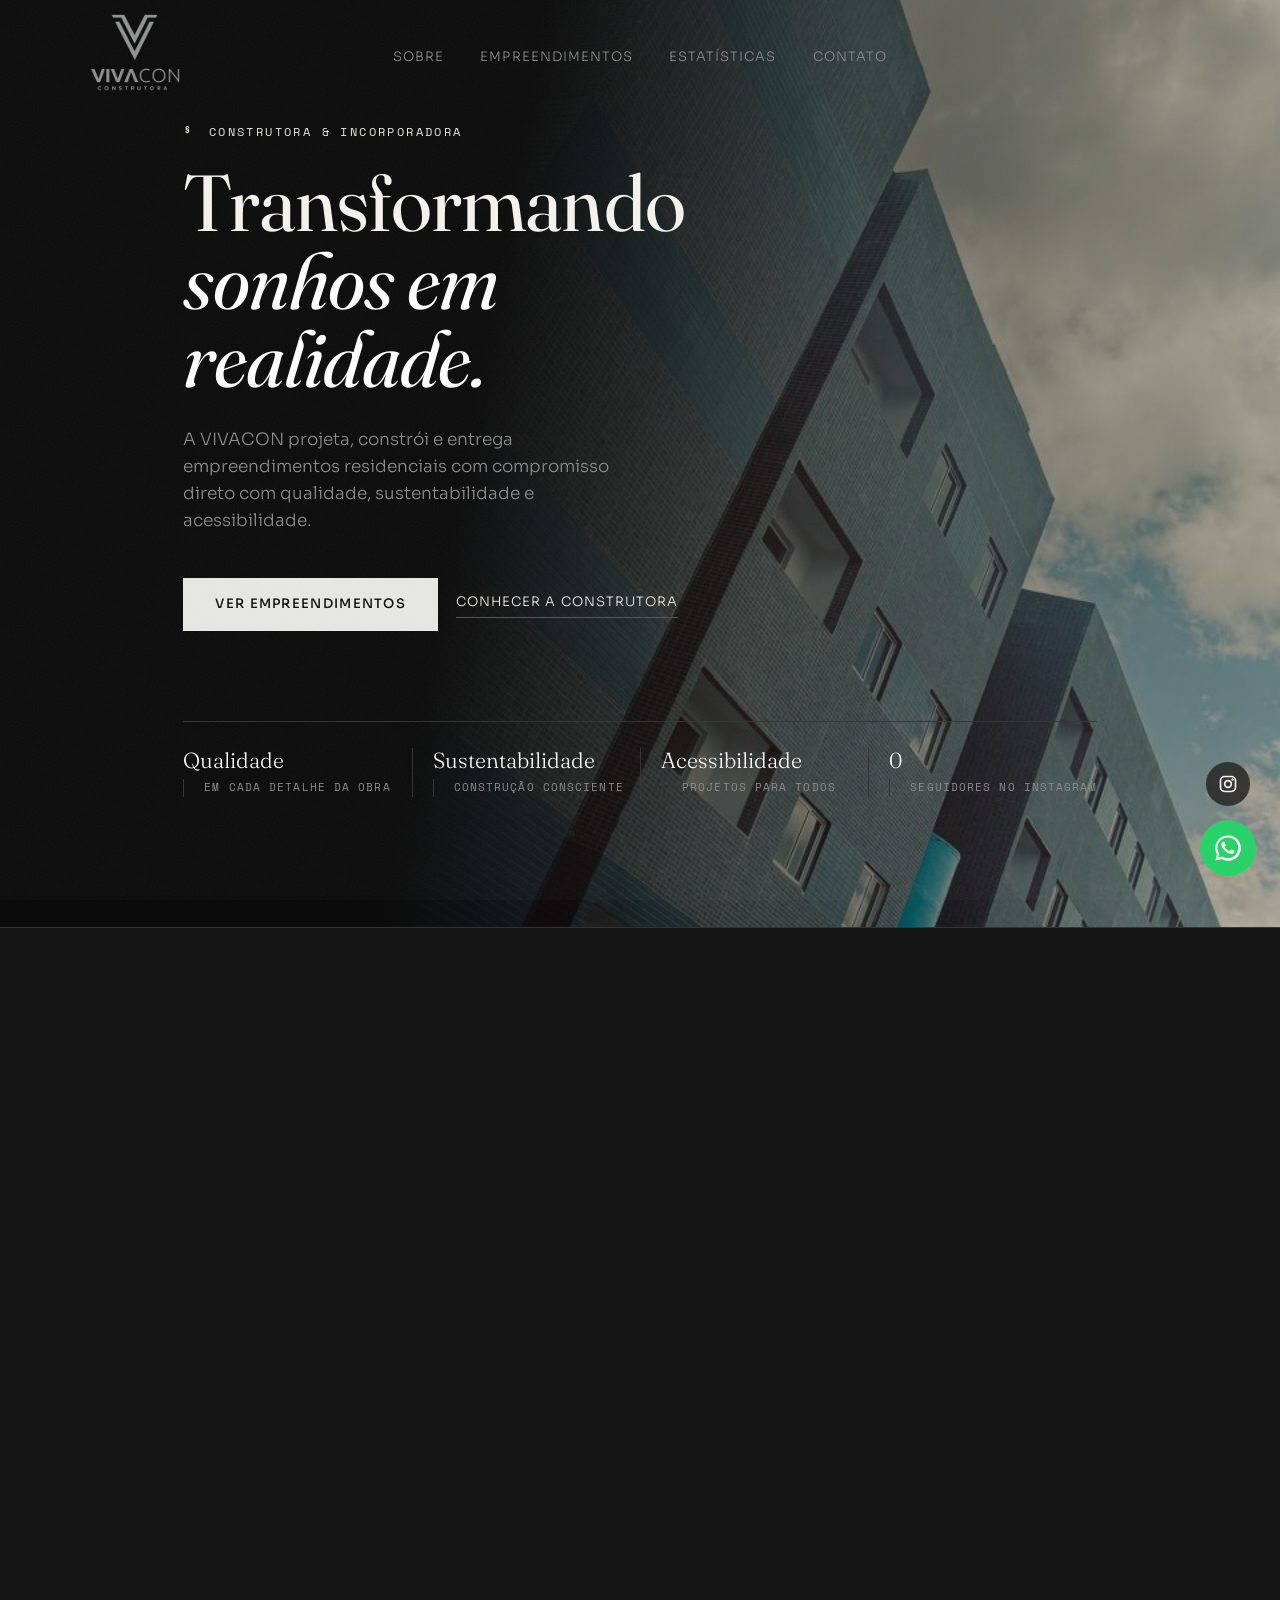
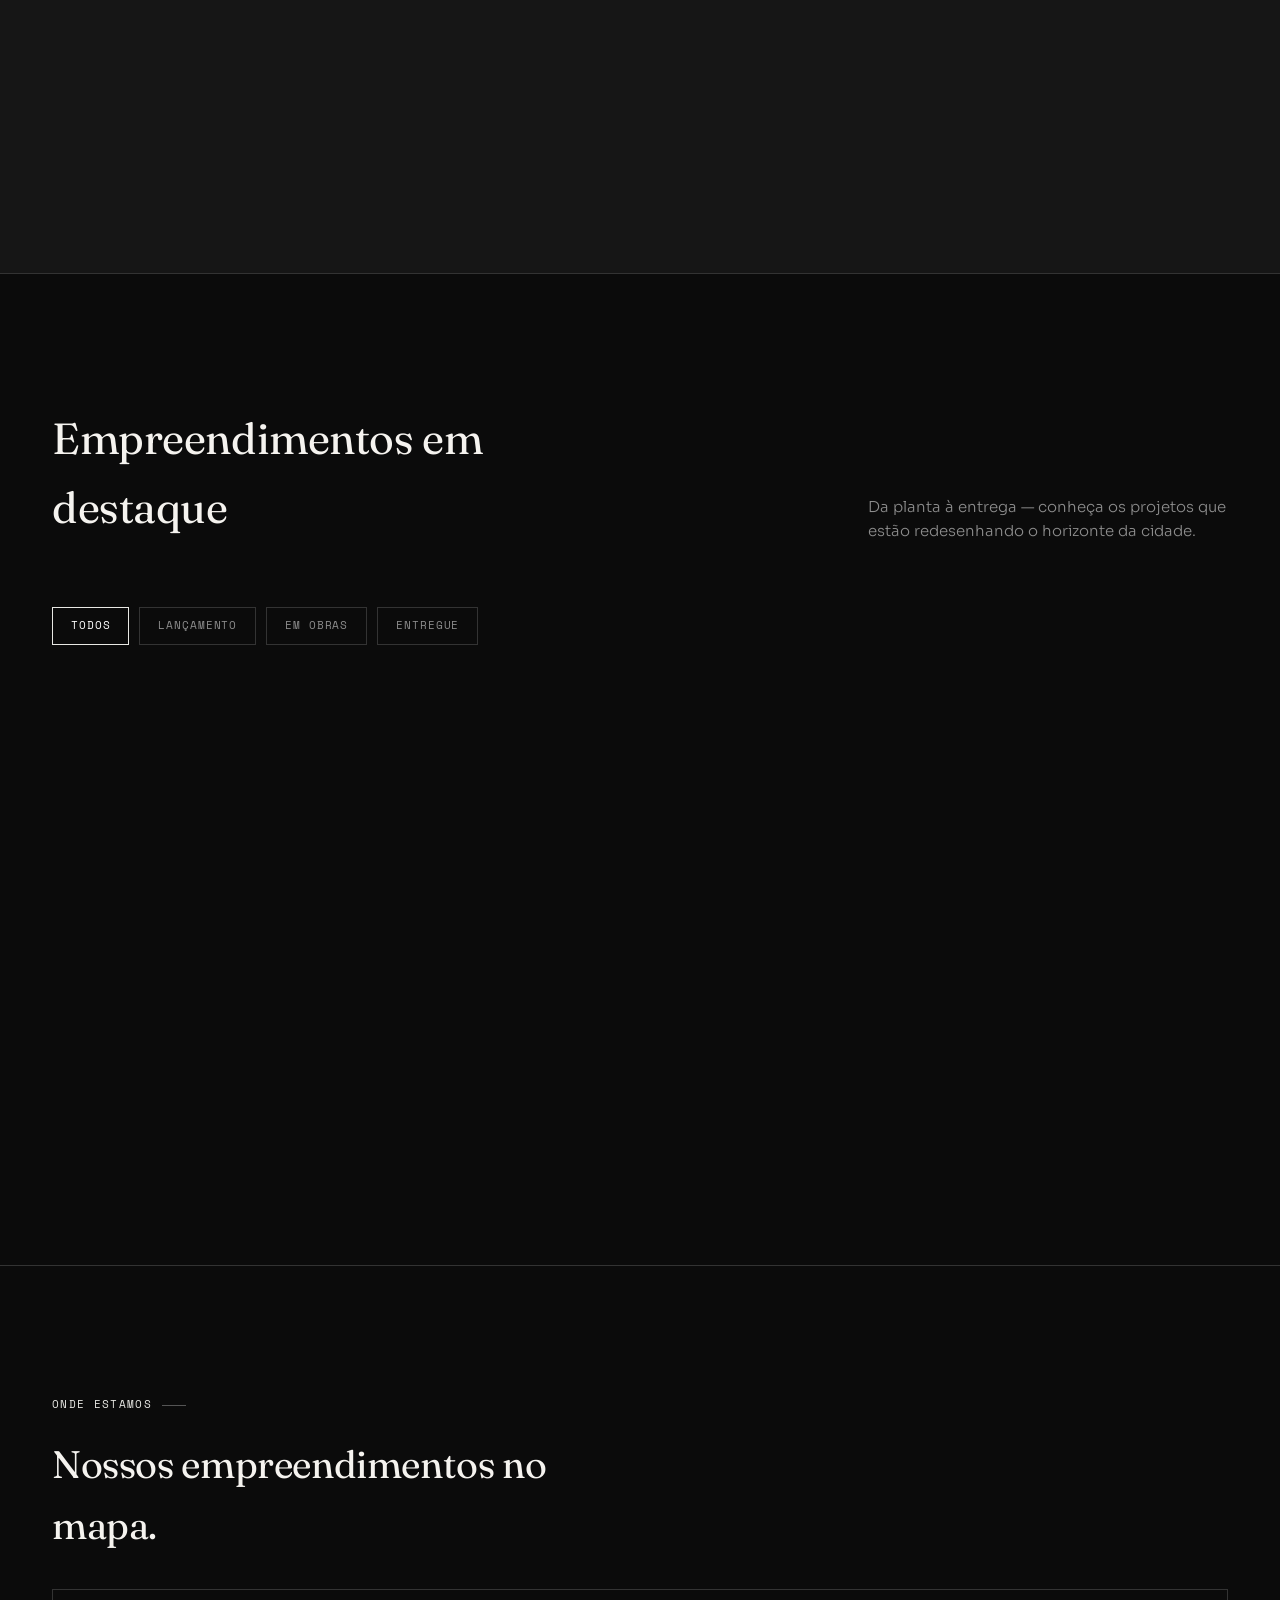
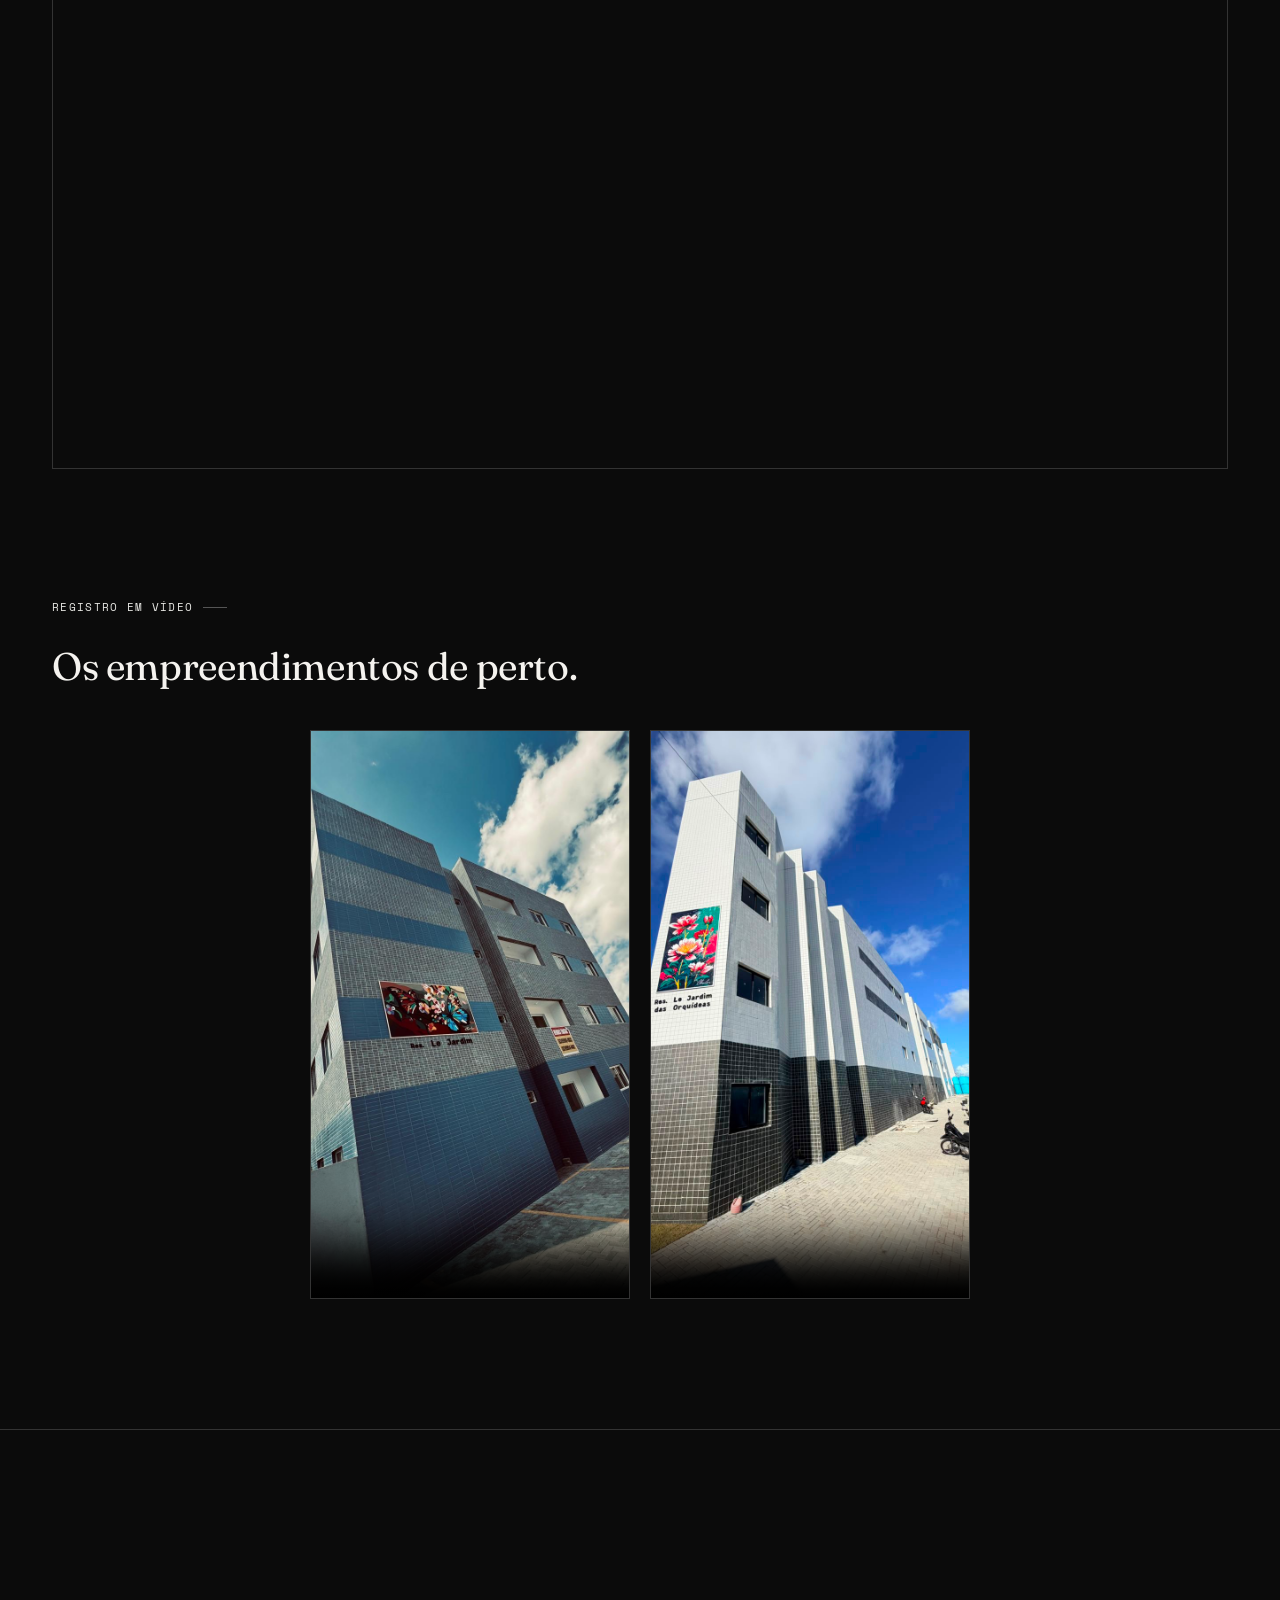
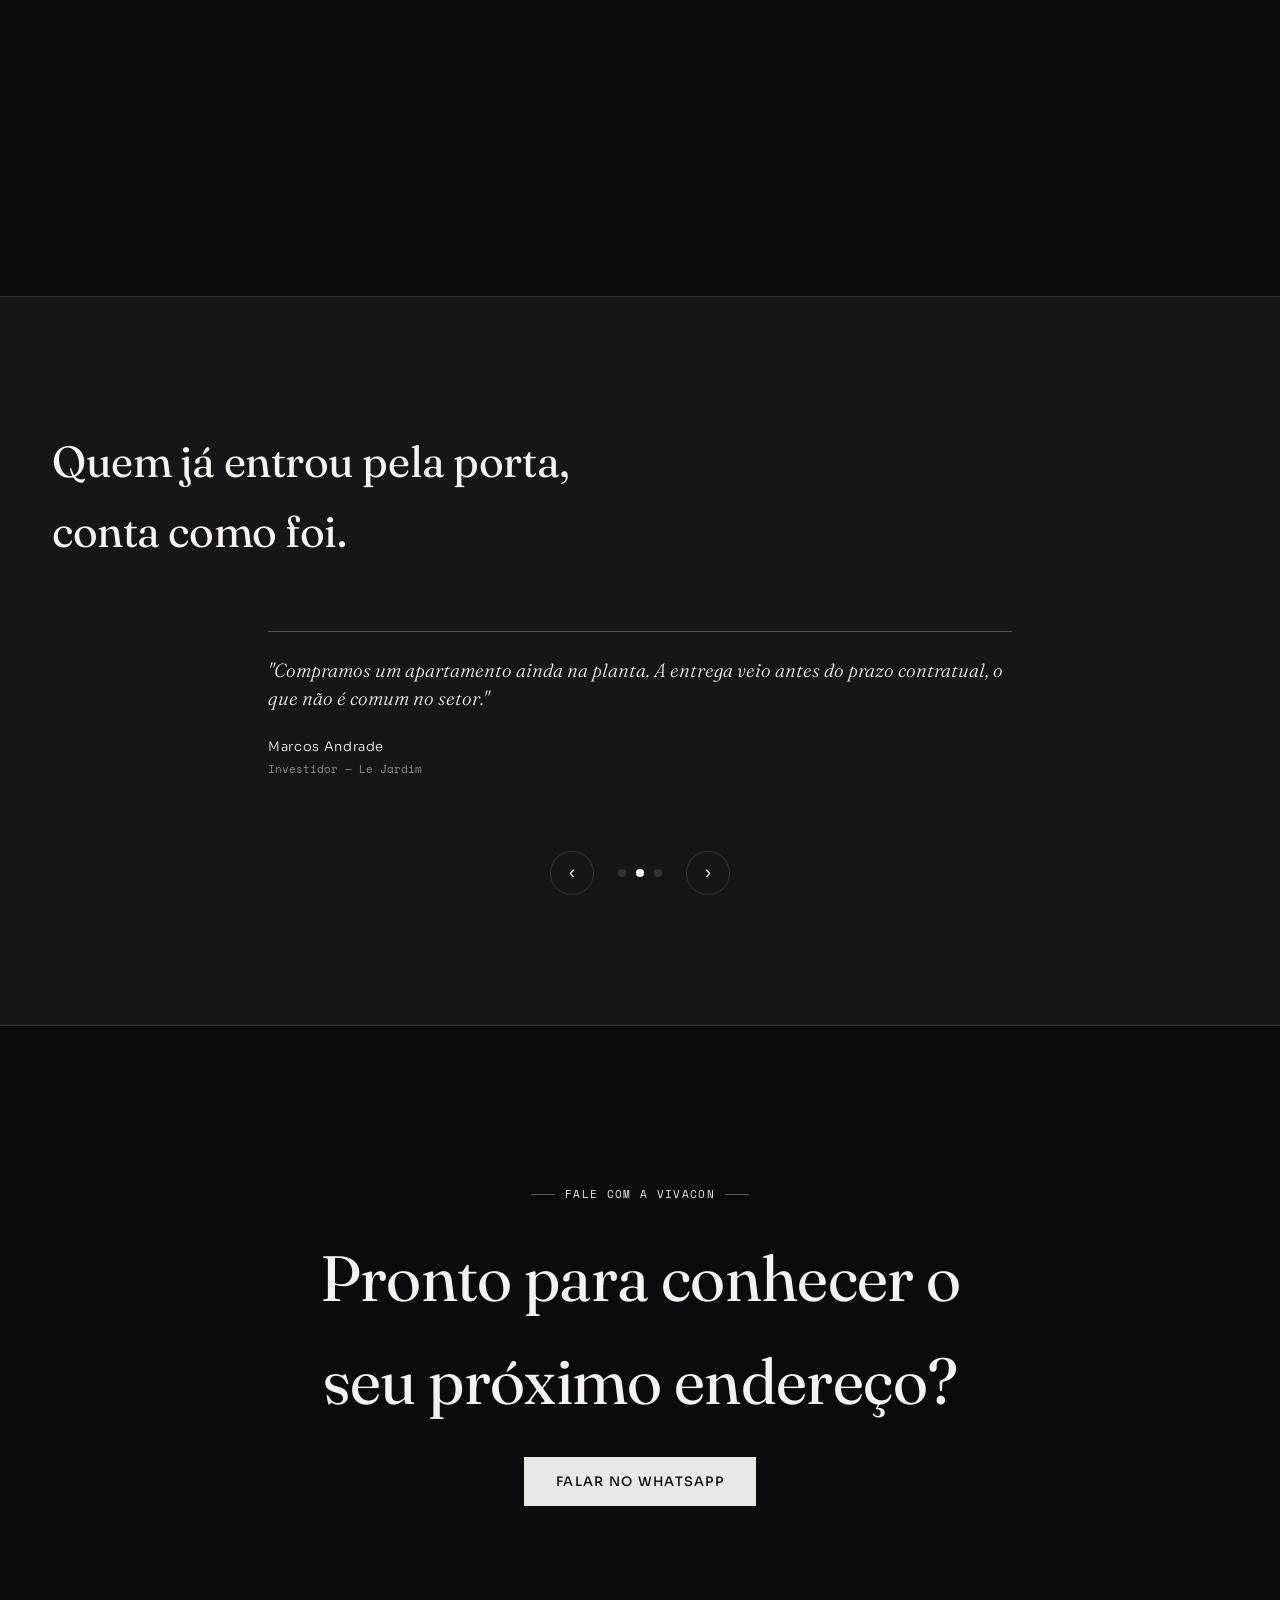
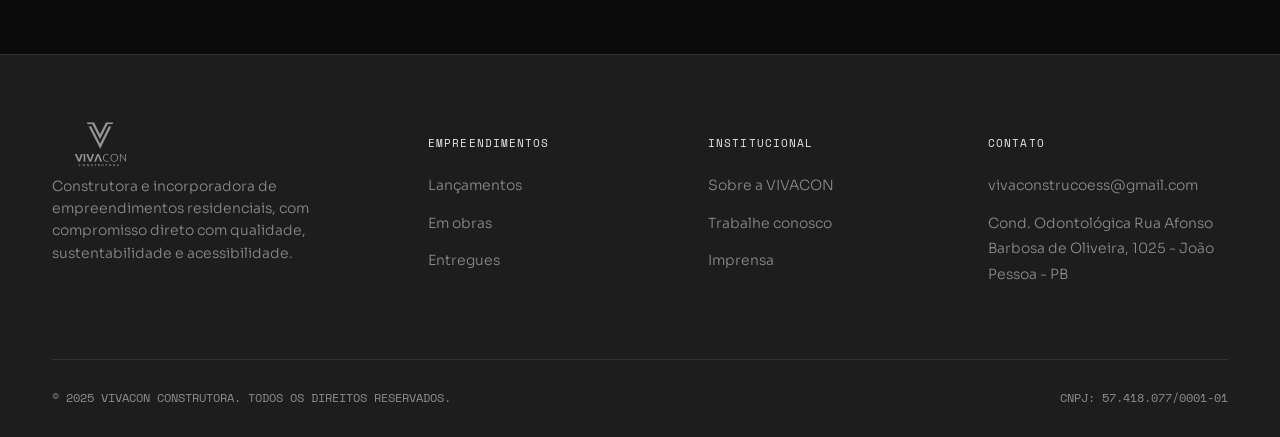
==== commit d31ffddb: "atualização" ====
--- a/index.html
+++ b/index.html
@@ -10,15 +10,15 @@
 <meta property="og:site_name" content="VIVACON Construtora">
 <meta property="og:title" content="VIVACON — Construtora e Incorporadora">
 <meta property="og:description" content="Transformando sonhos em realidade. Empreendimentos residenciais com compromisso direto com qualidade, sustentabilidade e acessibilidade.">
-<meta property="og:image" content="https://vivaconconstrucoes.com.br/assets/logo-vivacon-cropped.png">
+<meta property="og:image" content="https://vivaconconstrucoes.com.br/assets/logo.jpeg">
 <meta property="og:url" content="https://vivaconconstrucoes.com.br">
 <meta property="og:locale" content="pt_BR">
 
 <meta name="twitter:card" content="summary_large_image">
 <meta name="twitter:title" content="VIVACON — Construtora e Incorporadora">
 <meta name="twitter:description" content="Transformando sonhos em realidade. Empreendimentos residenciais com compromisso direto com qualidade, sustentabilidade e acessibilidade.">
-<meta name="twitter:image" content="https://vivaconconstrucoes.com.br/assets/logo-vivacon-cropped.png">
-<link rel="icon" href="assets/logo-vivacon-cropped.png">
+<meta name="twitter:image" content="https://vivaconconstrucoes.com.br/assets/logo.jpeg">
+<link rel="icon" href="assets/logo.jpeg">
 <link rel="preconnect" href="https://fonts.googleapis.com">
 <link href="https://fonts.googleapis.com/css2?family=Fraunces:opsz,wght@9..144,300;9..144,400;9..144,500;9..144,600&family=Sora:wght@300;400;500;600&family=Space+Mono:wght@400;700&display=swap" rel="stylesheet">
 <link rel="stylesheet" href="https://api.mapbox.com/mapbox-gl-js/v3.6.0/mapbox-gl.css">
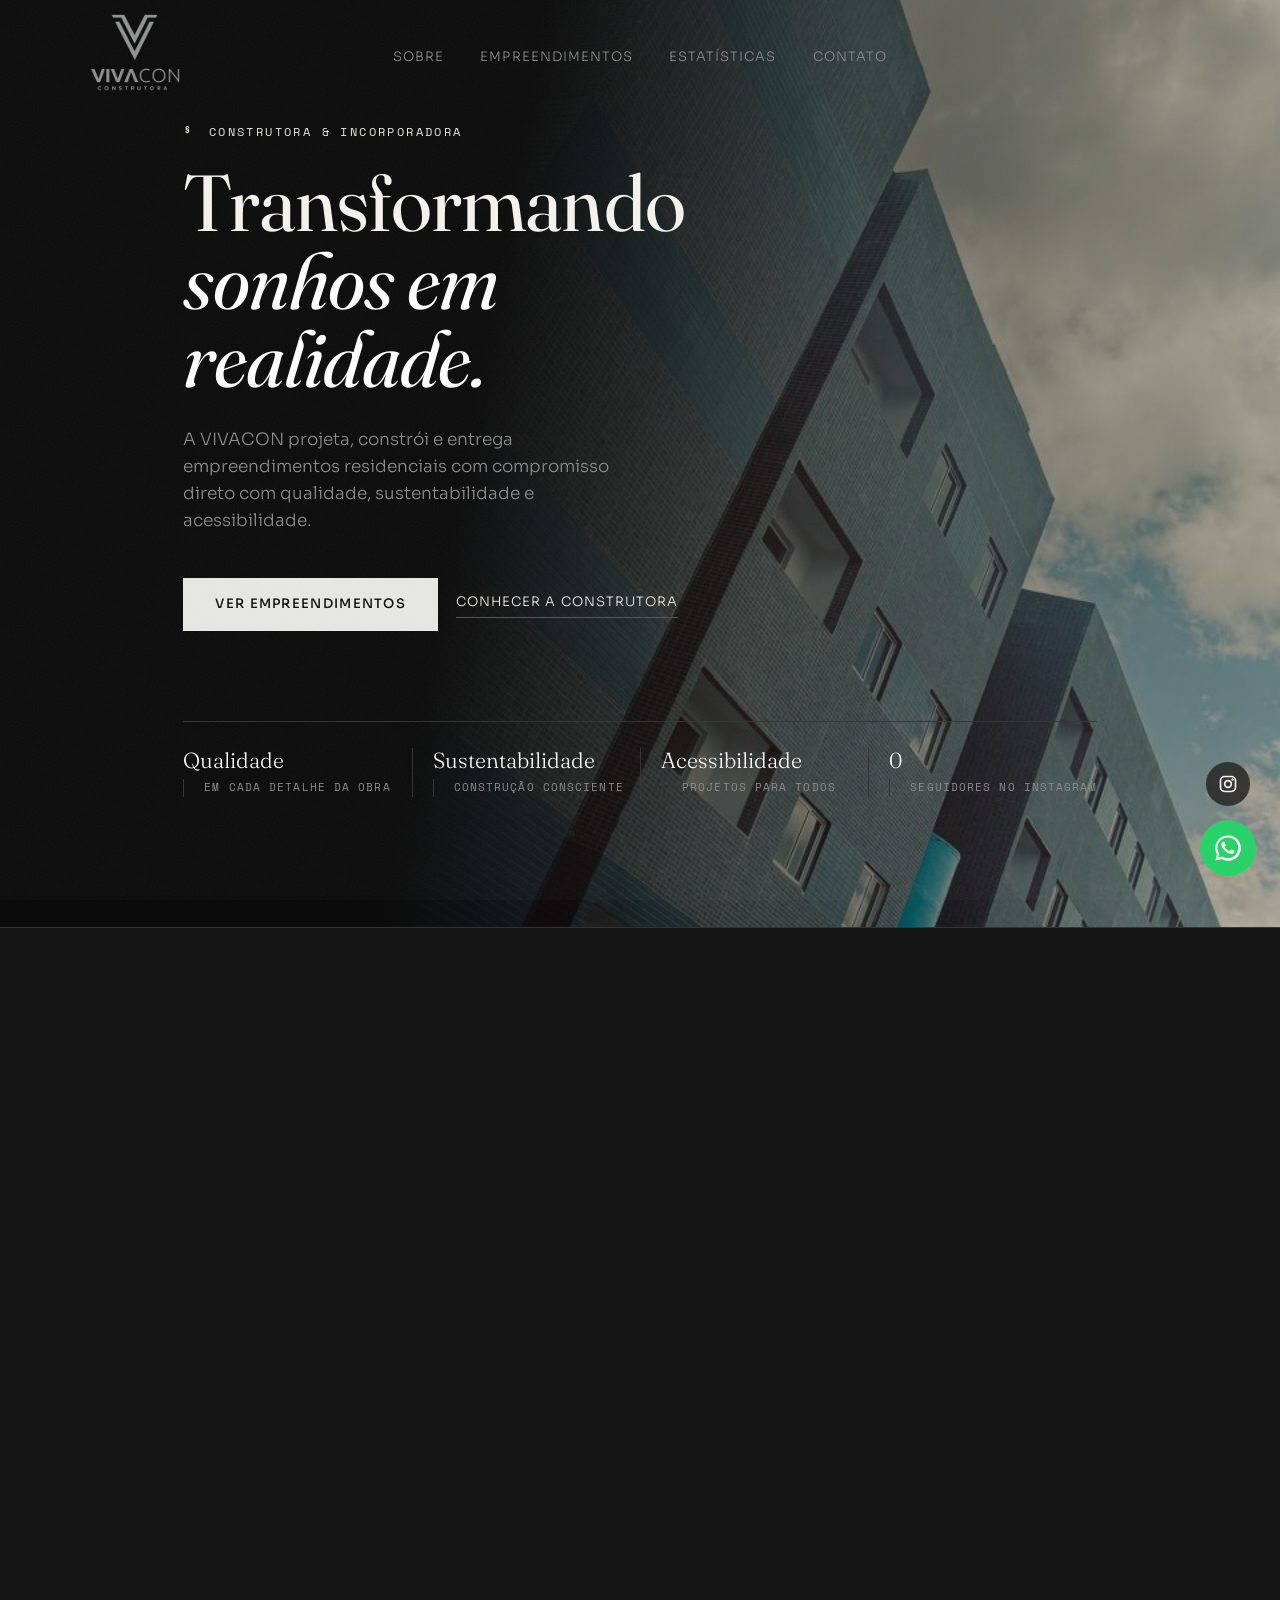
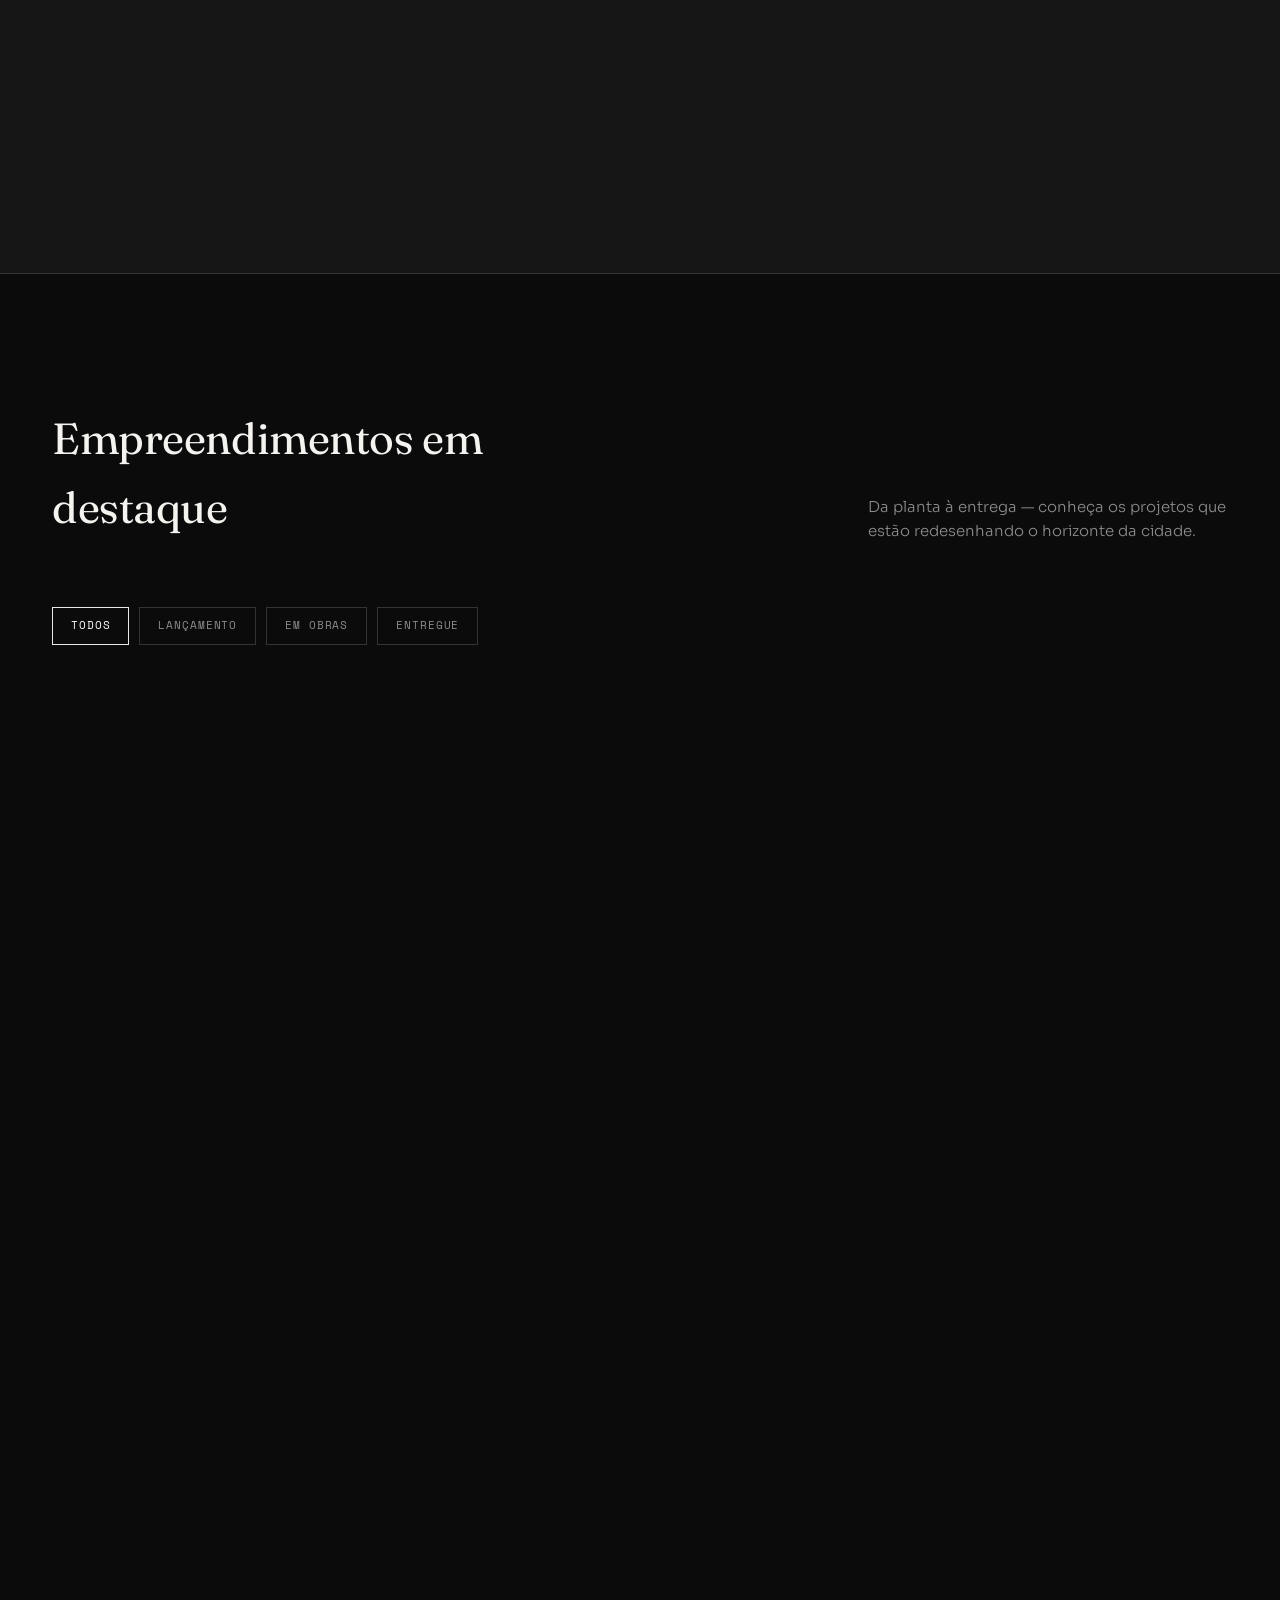
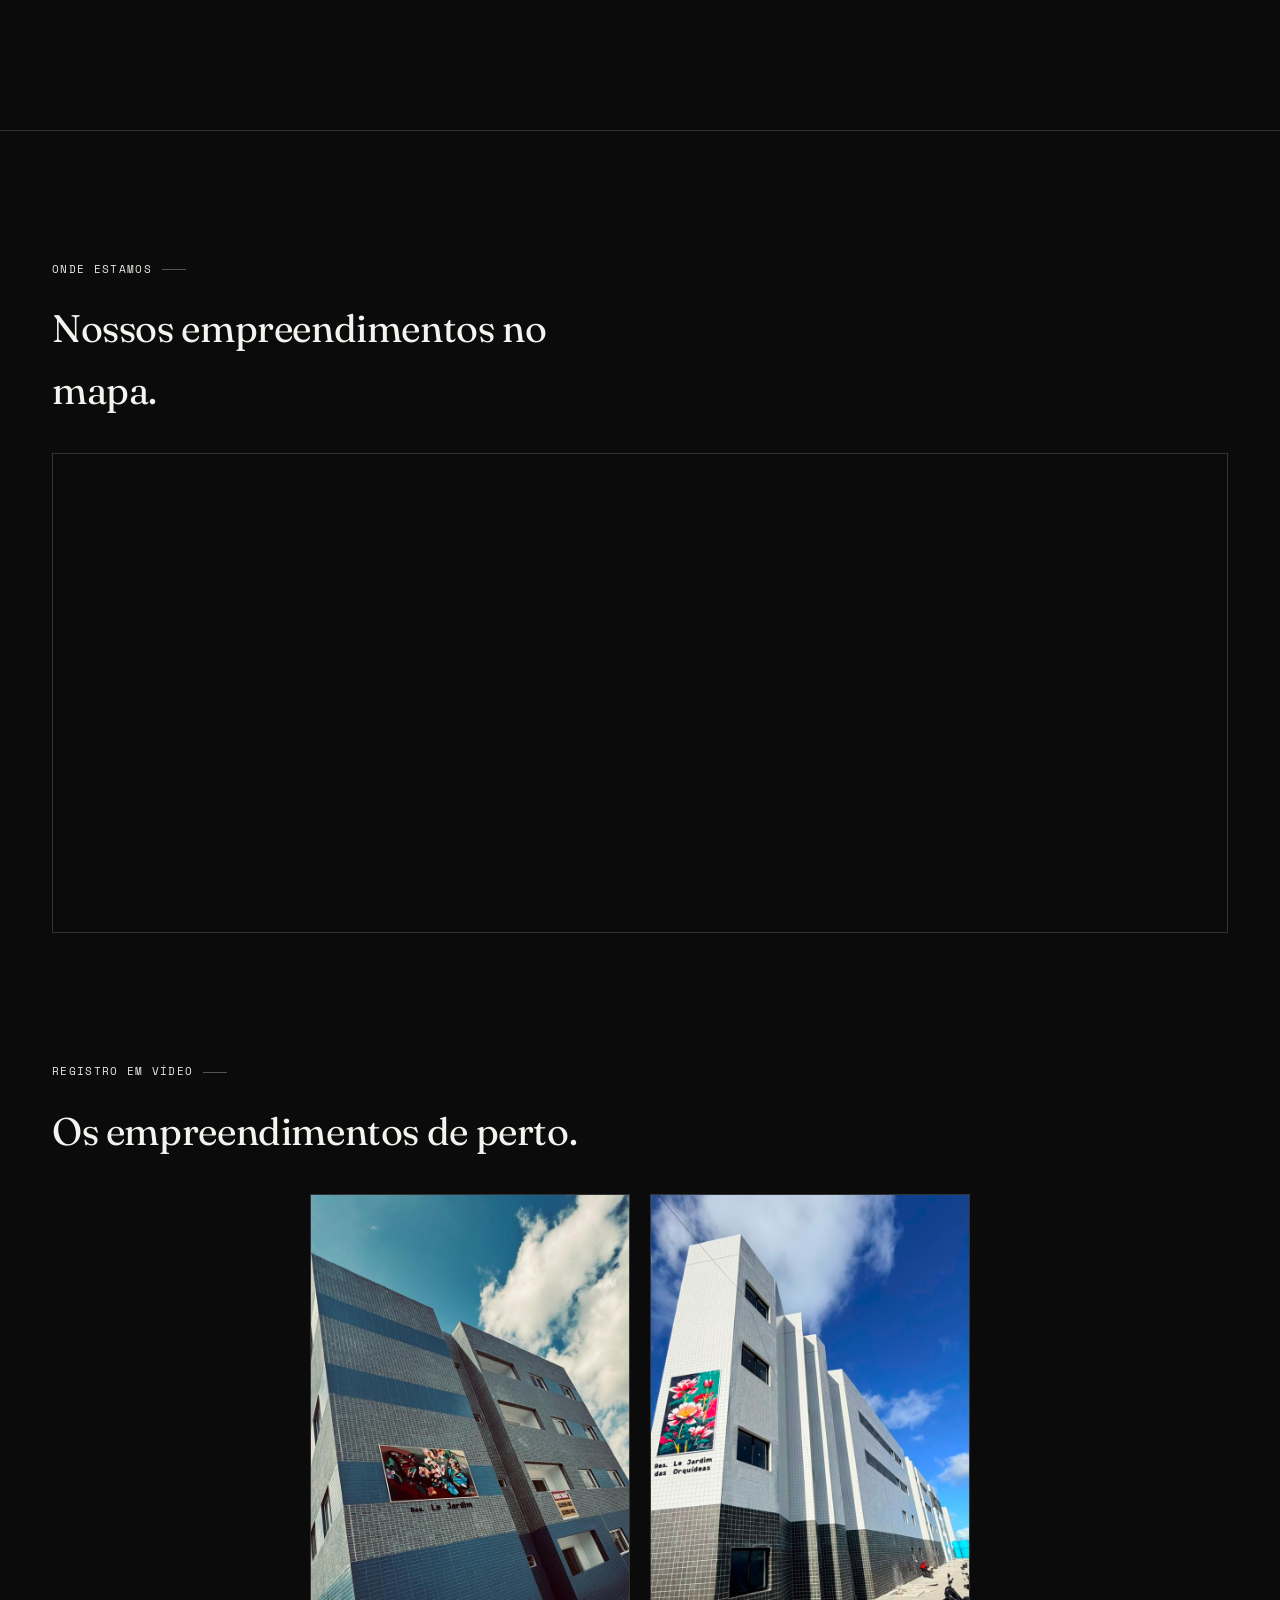
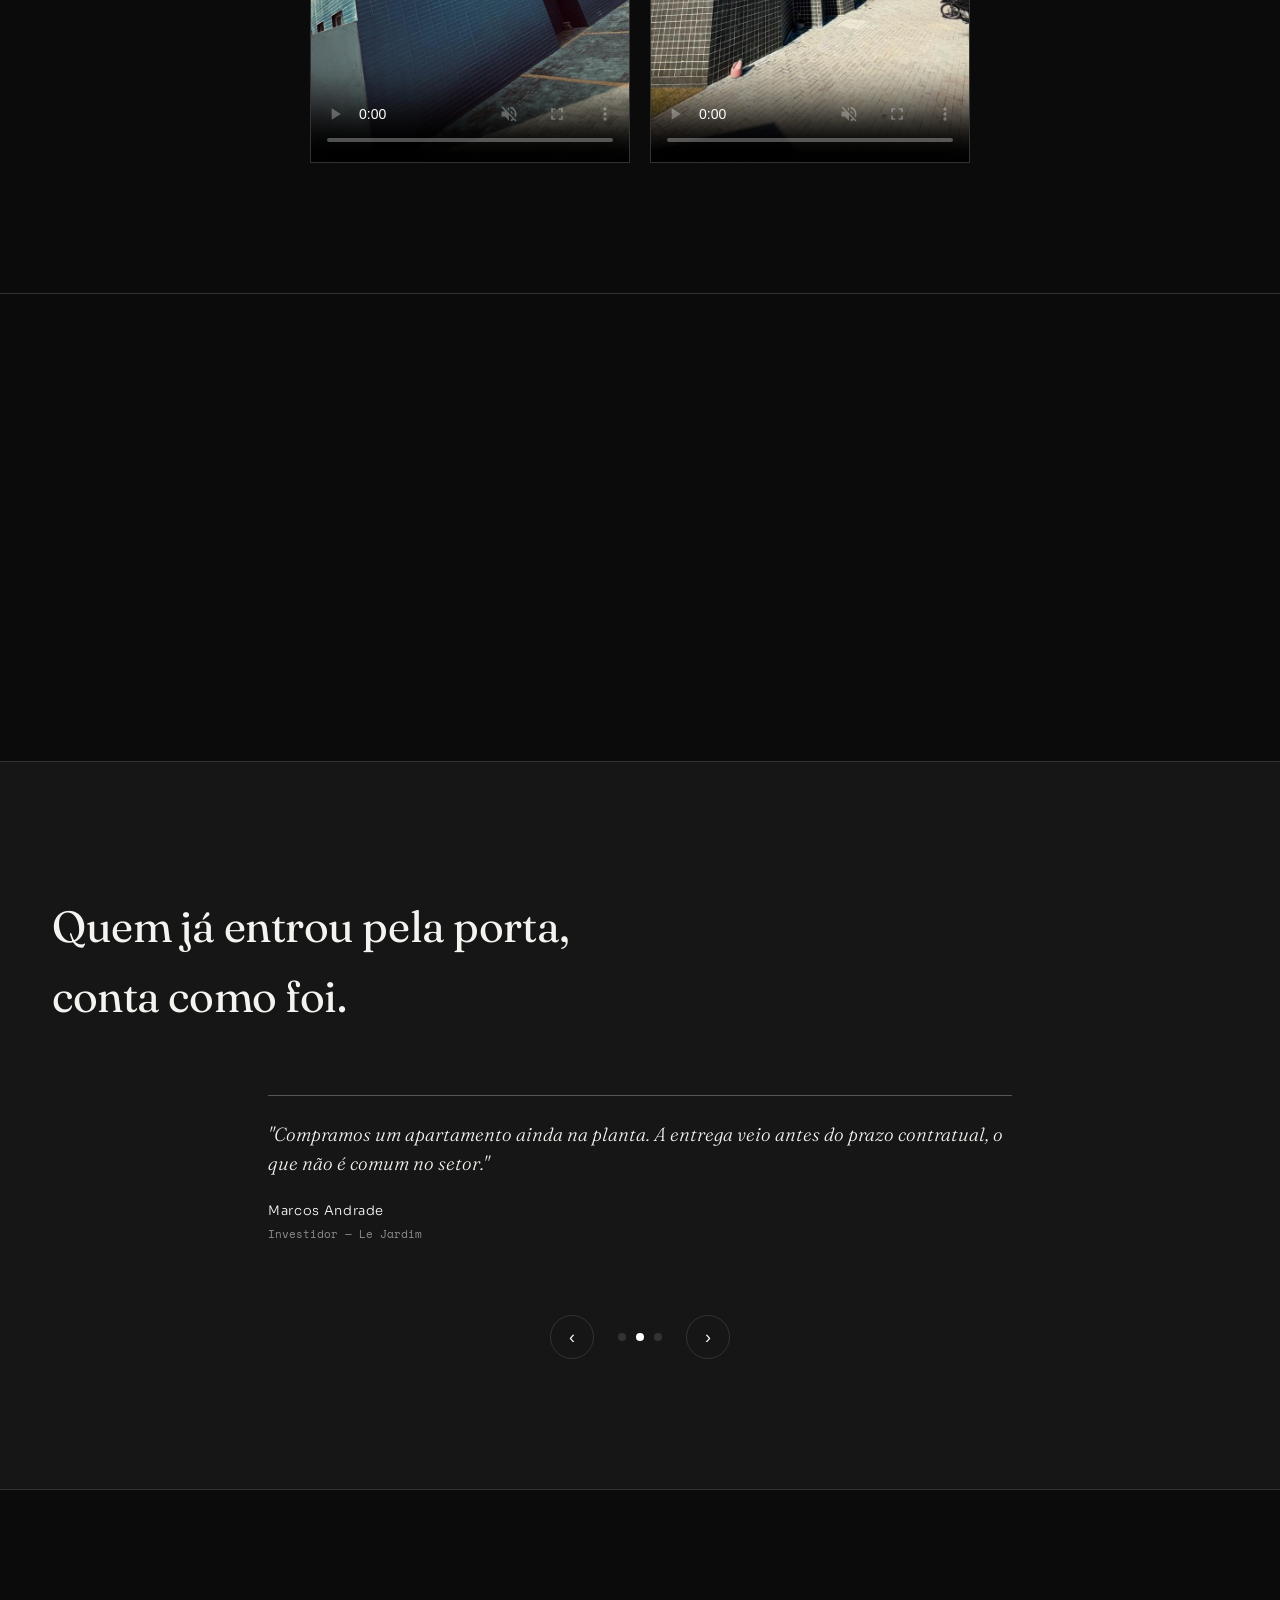
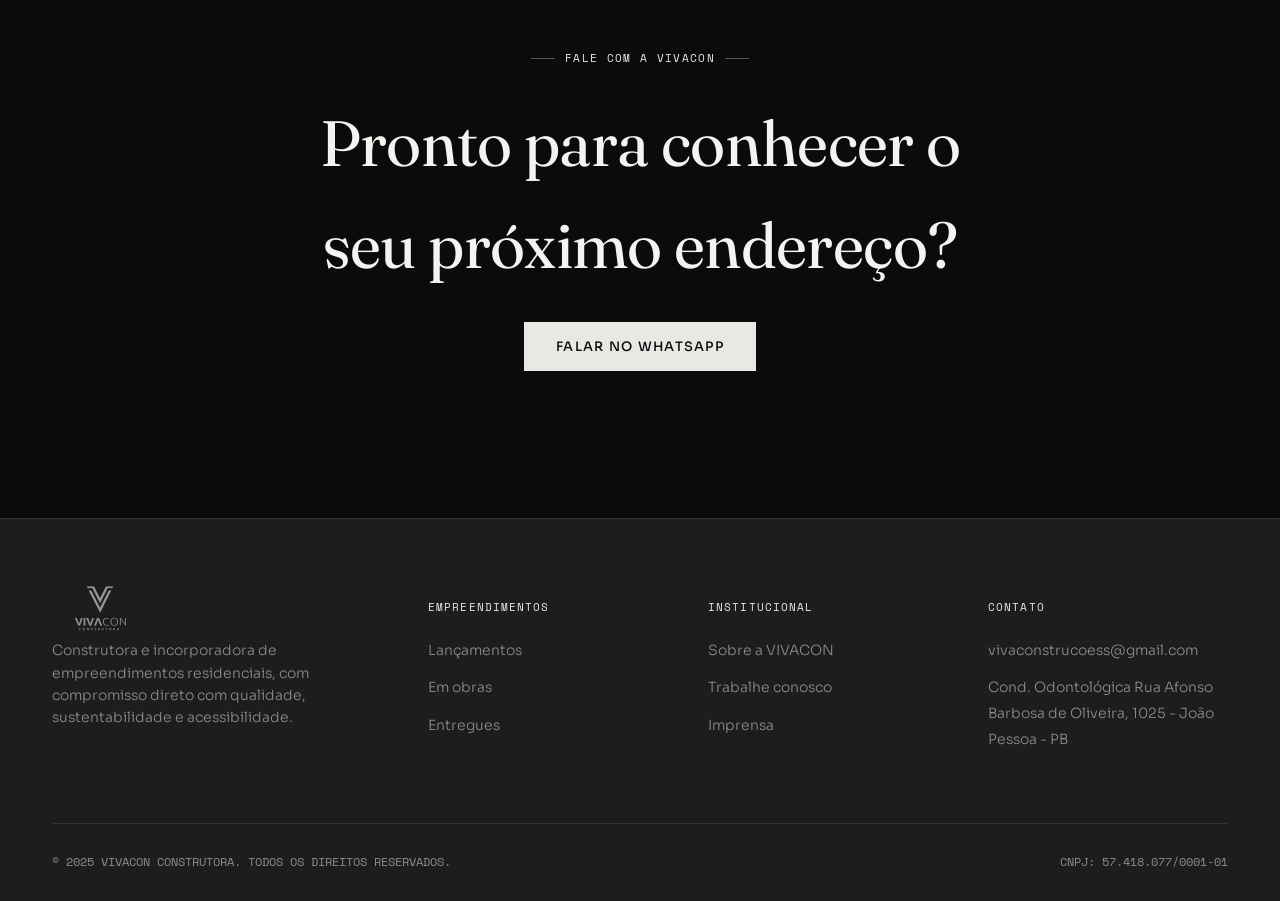
==== commit 8009ca05: "Adiciona função de email de boas-vindas" ====
--- a/index.html
+++ b/index.html
@@ -655,6 +655,19 @@
         </div>
       </div>
 
+      <div class="project-card" data-reveal data-status="obras">
+        <div class="project-visual" data-gallery="assets/parque-do-sol-01.jpeg, assets/parque-do-sol-02.jpeg, assets/parque-do-sol-03.jpeg" style="background-image:url('assets/parque-do-sol-01.jpeg')"><span class="status-tag">Em obras</span></div>
+        <div class="project-info">
+          <div class="dim left">Residencial</div>
+          <h3>Parque do Sol</h3>
+          <div class="loc">Gramame / João Pessoa</div>
+          <div class="project-specs">
+            <span><b>...</b> unidades</span>
+            <span><b>... m²</b> privativos</span>
+            <span><b>2026</b> entrega</span>
+          </div>
+        </div>
+      </div>
 
     </div>
   </div>
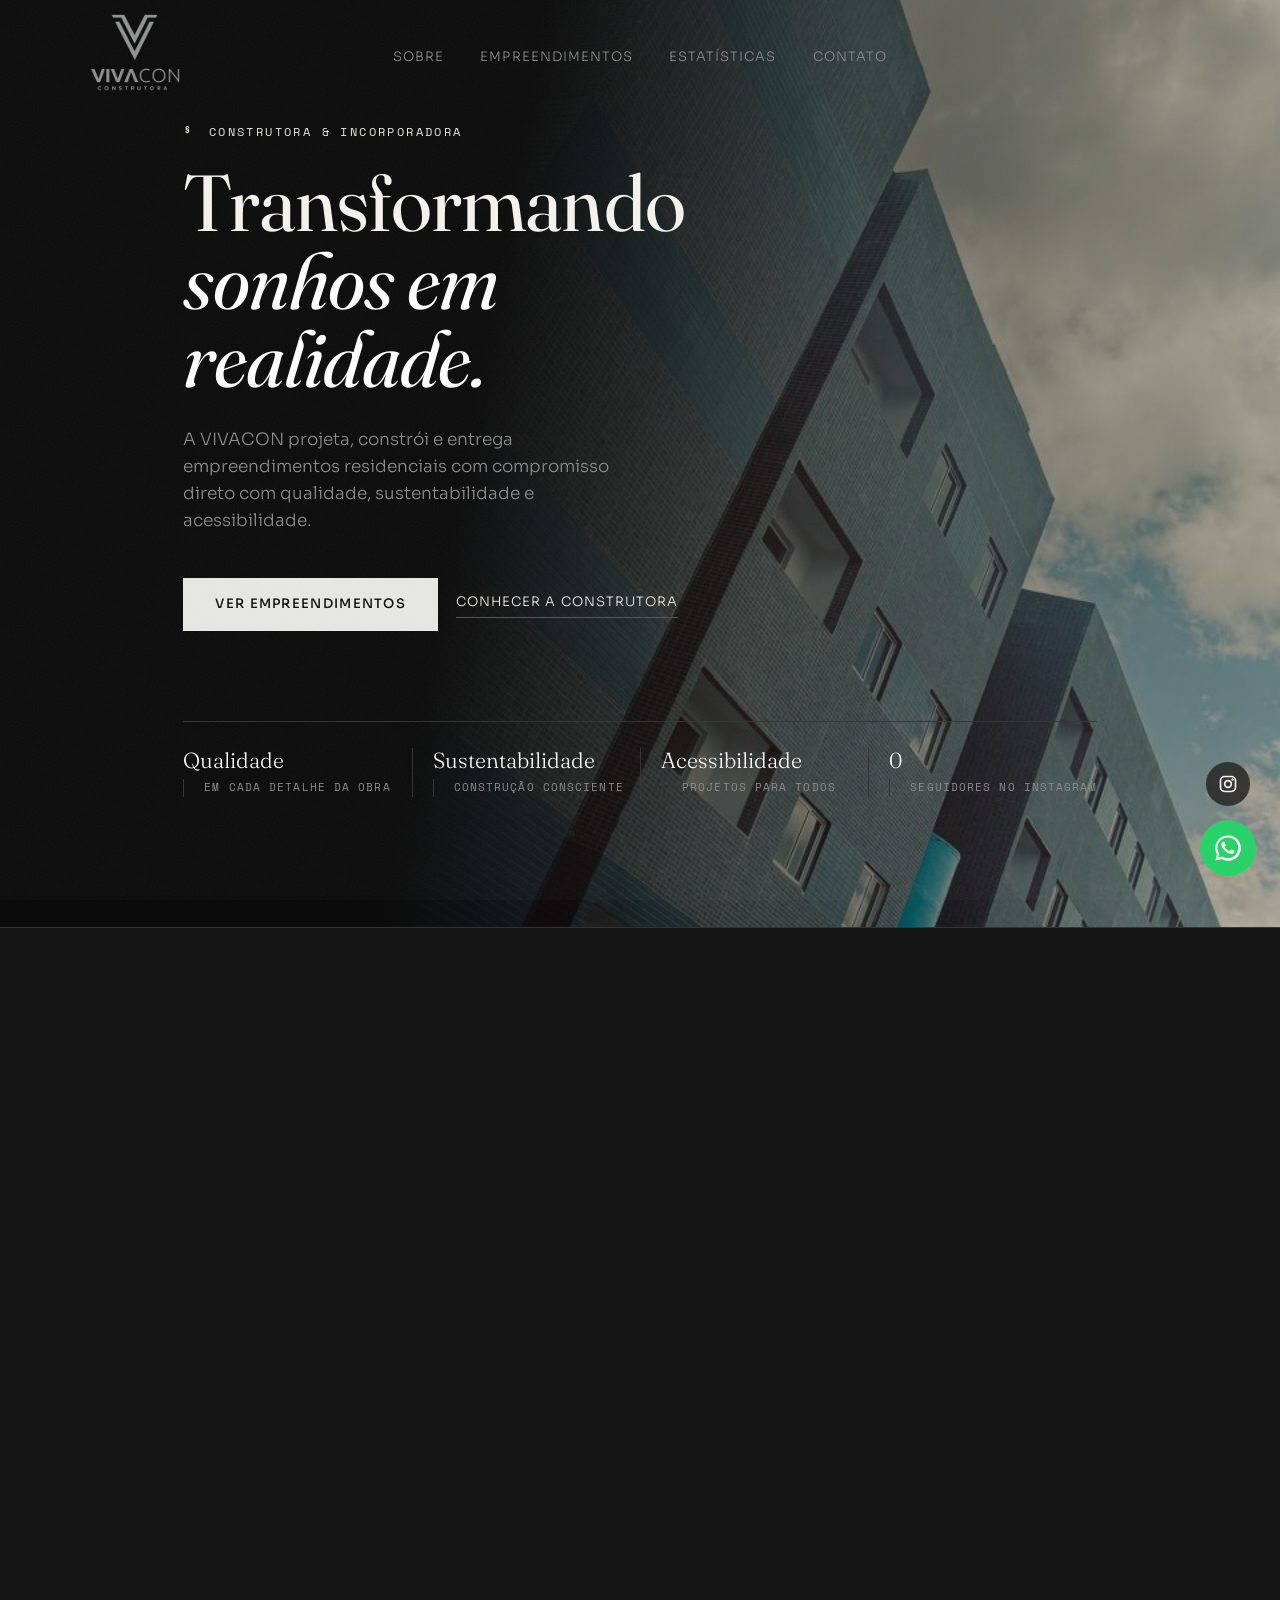
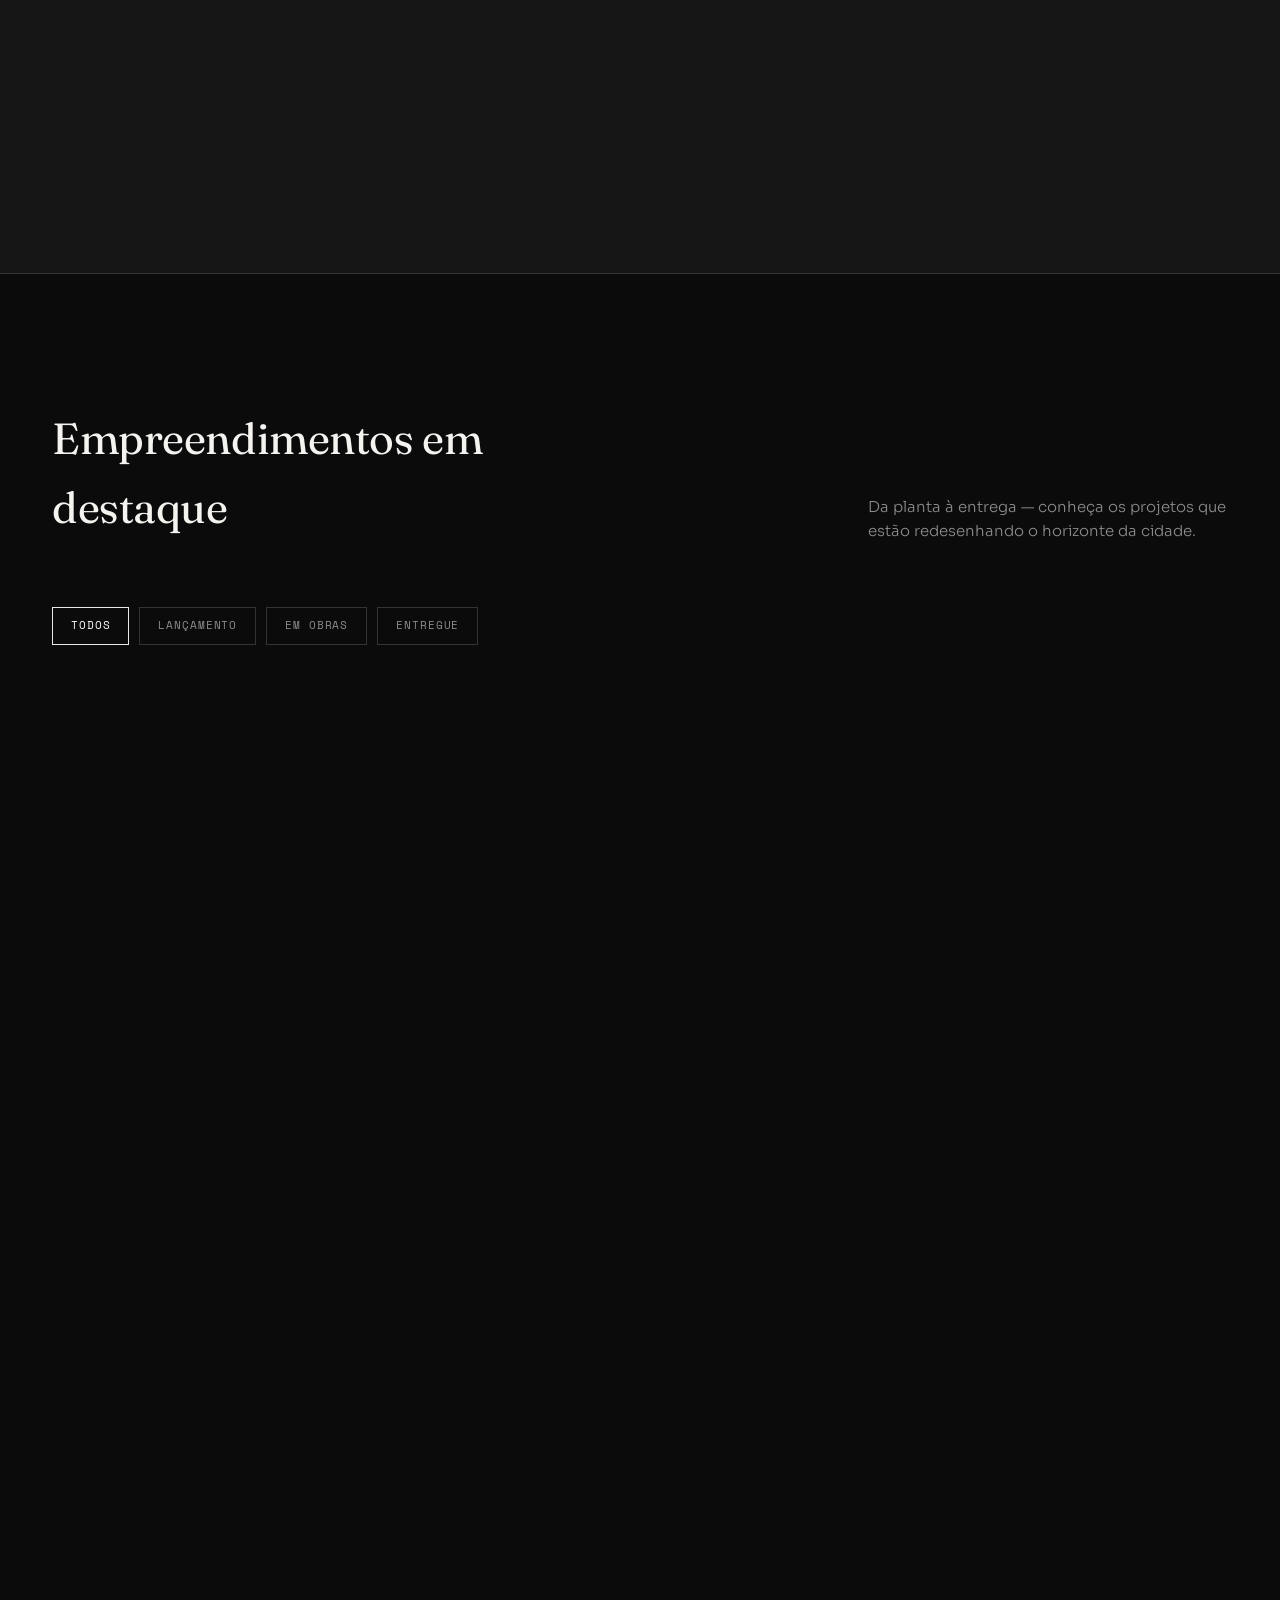
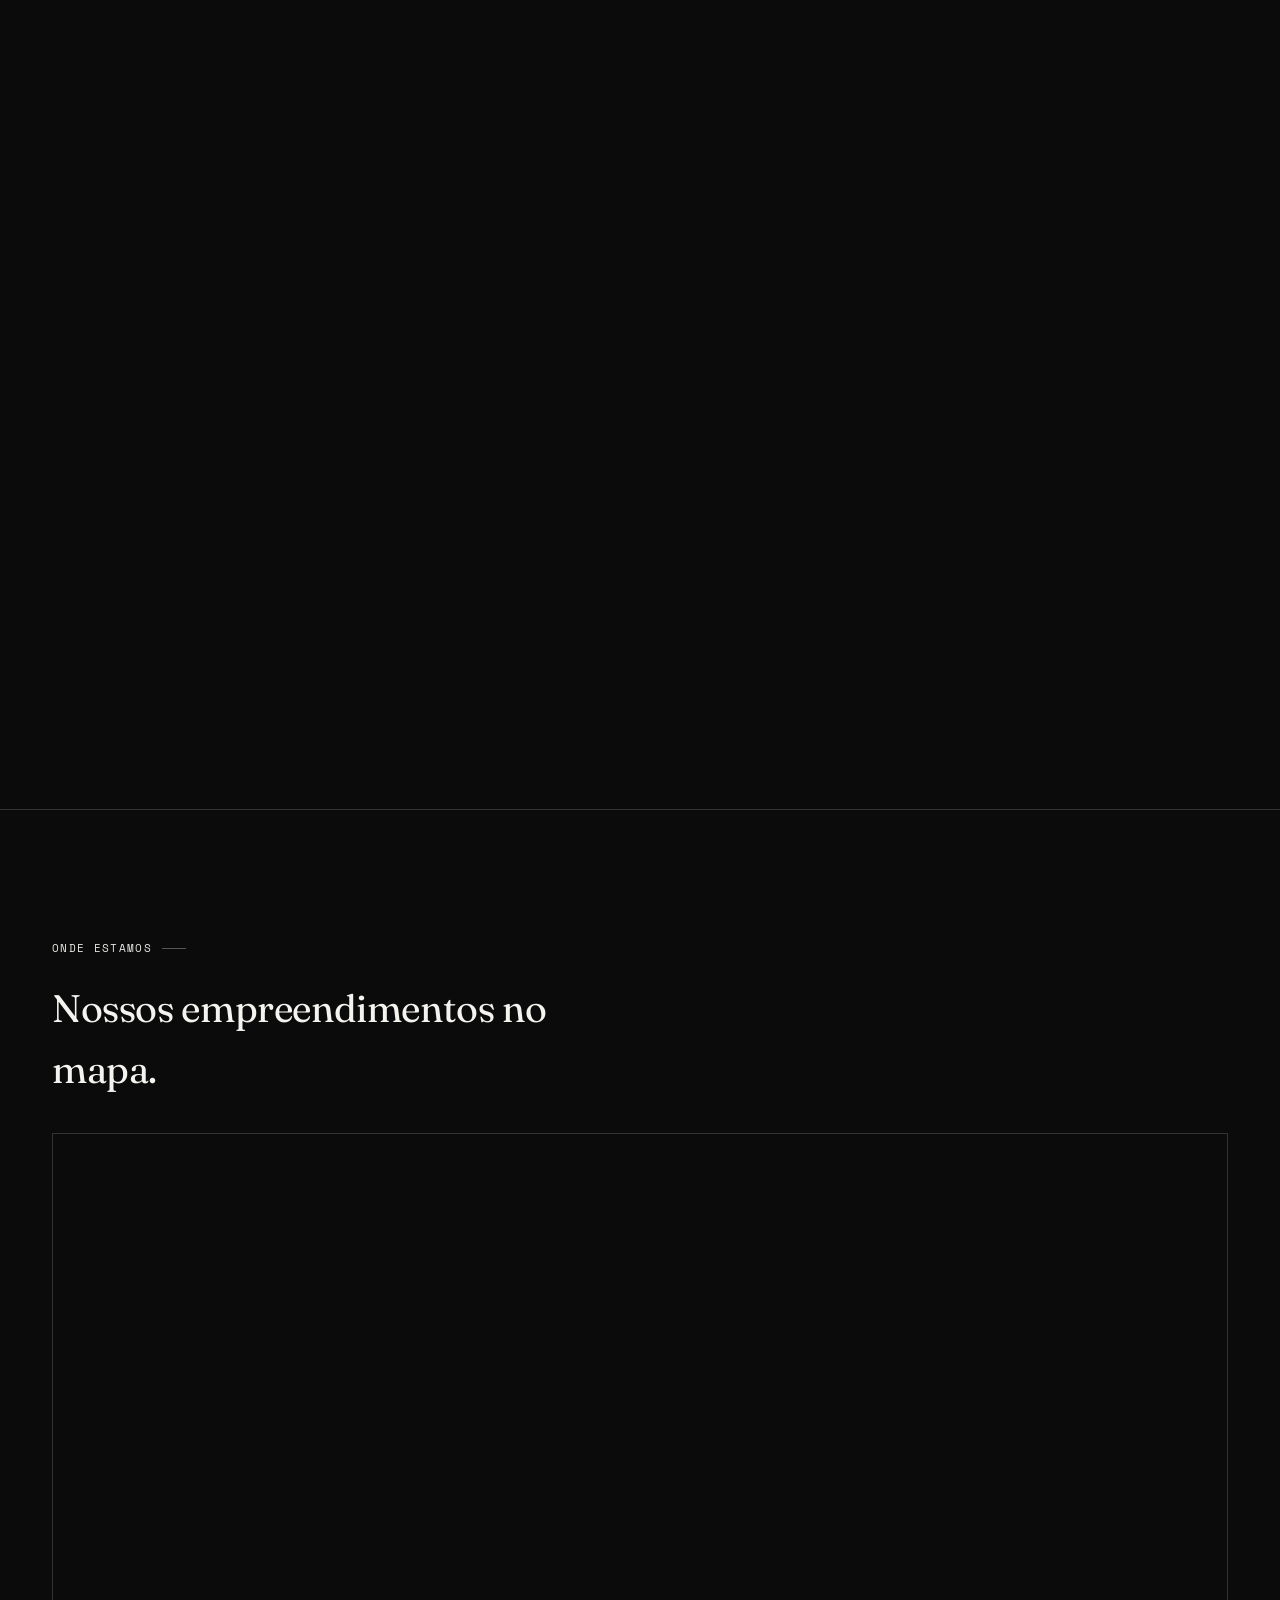
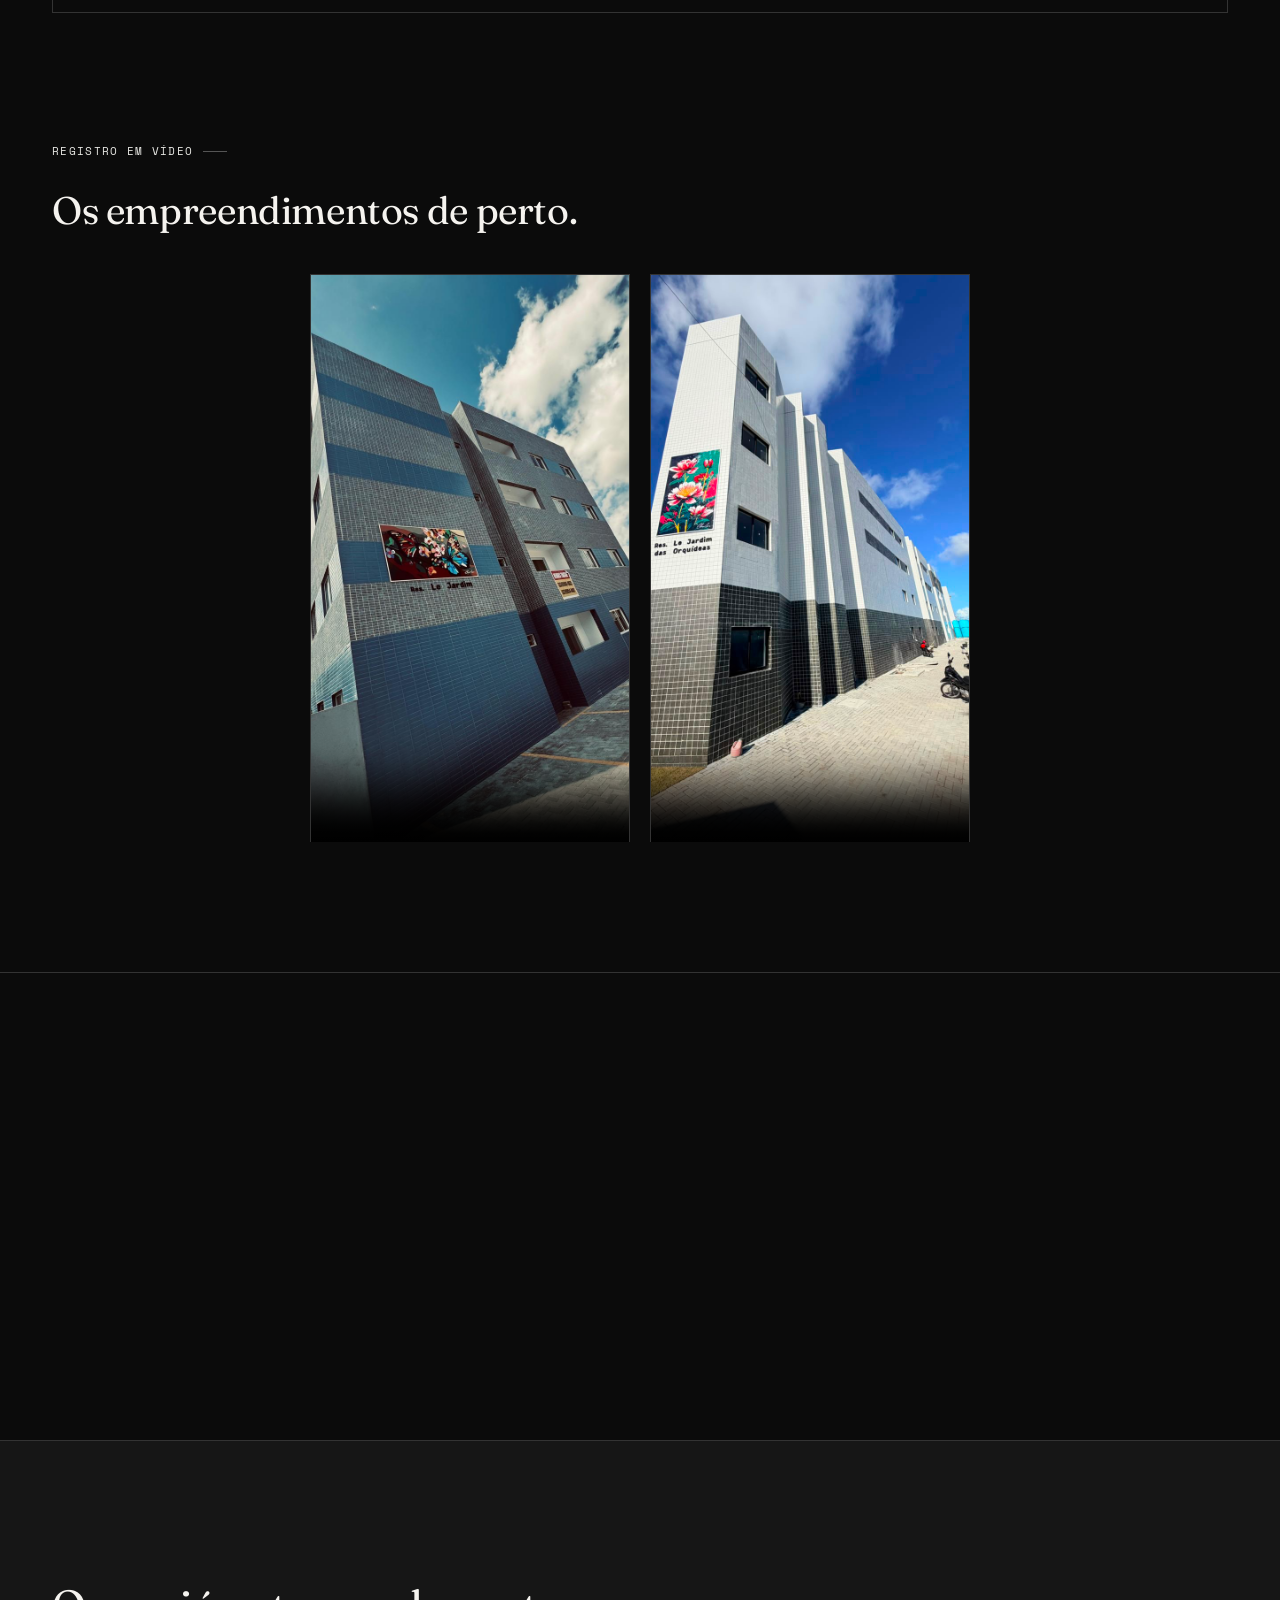
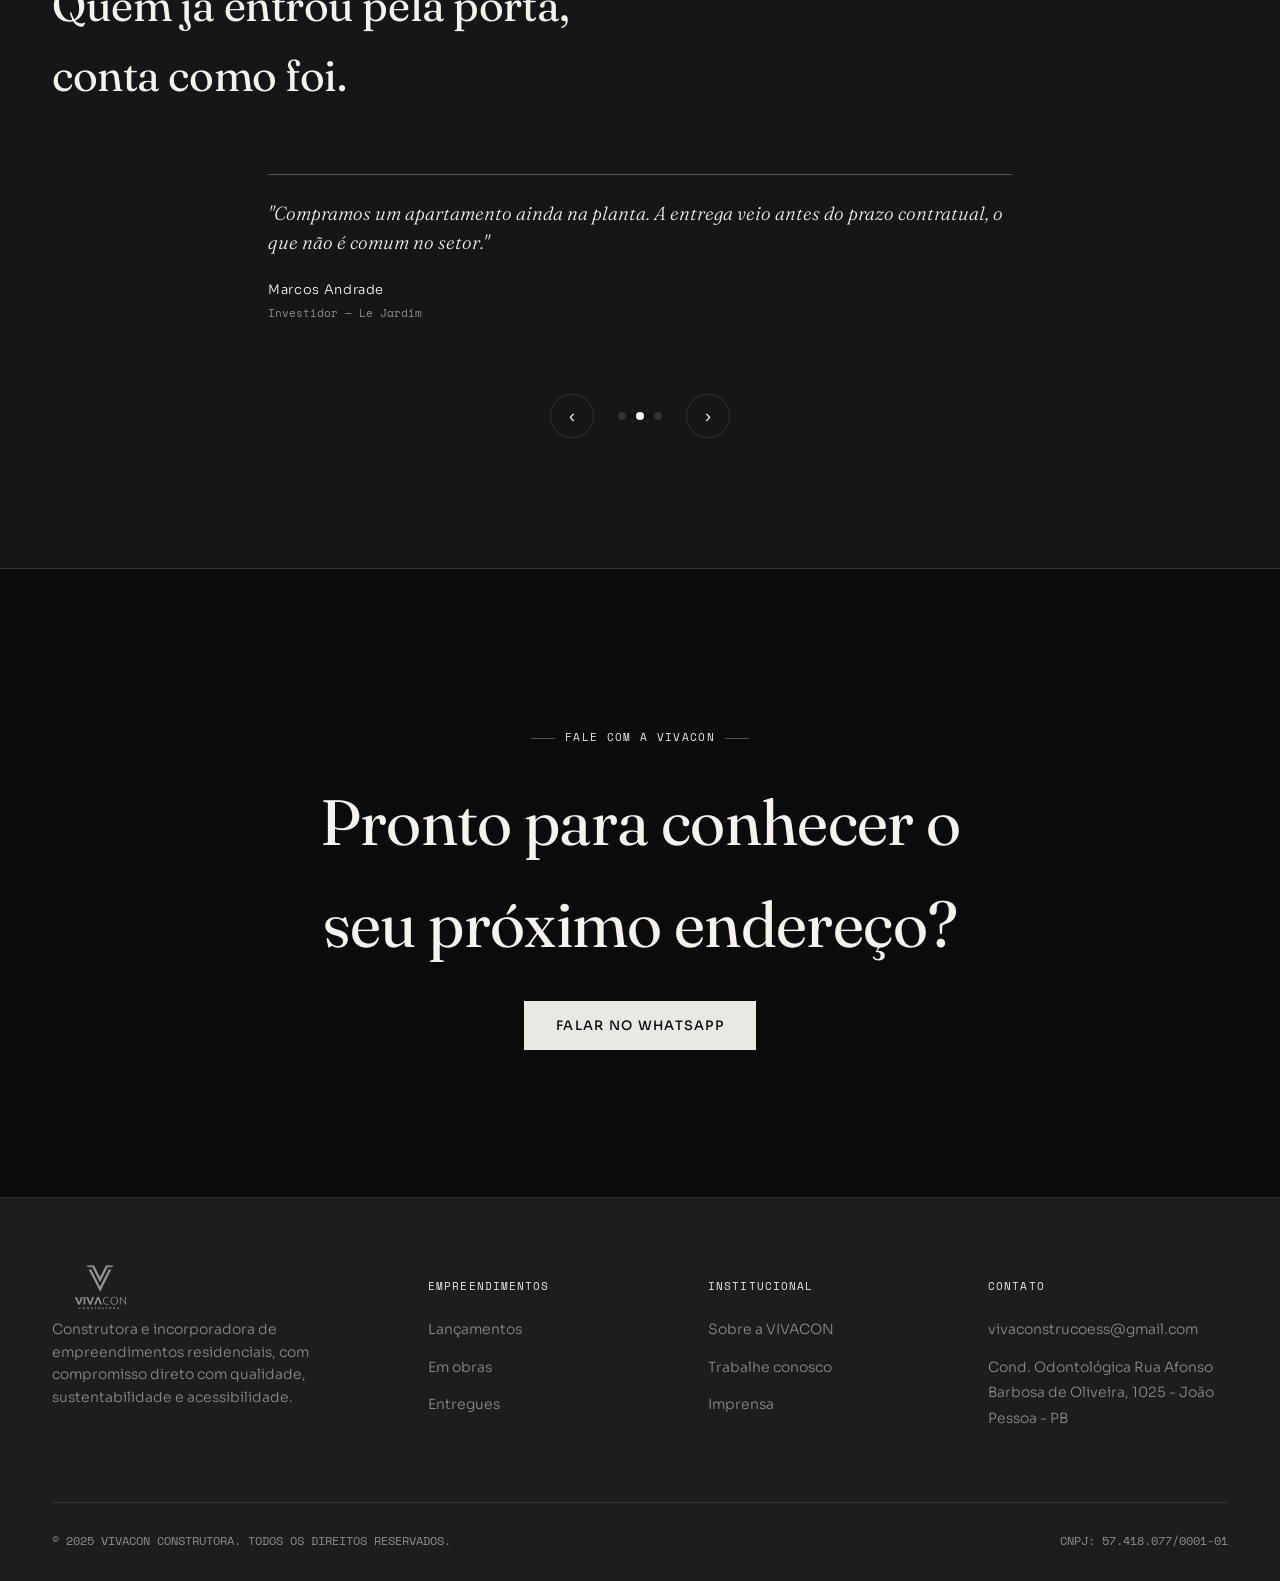
==== commit 2460d750: "Adiciona função de email de boas-vindas" ====
--- a/index.html
+++ b/index.html
@@ -266,8 +266,9 @@
     cursor:pointer; transition:all .2s;
   }
   .filter-pill.active, .filter-pill:hover{border-color:var(--brass); color:var(--brass-light);}
-  .projects-grid{display:flex; flex-wrap:wrap; gap:24px;}
   .projects-grid .project-card{flex:0 1 calc(33% - 1px); min-width:280px; max-width:400px; border:1px solid var(--hairline);}
+  .projects-grid .project-card.featured{flex:1 1 100%; max-width:100%;}
+  .projects-grid .project-card.featured .project-visual{aspect-ratio:21/9;}
   .project-card{
   background:var(--bg); position:relative; overflow:hidden; cursor:pointer;
   display:flex; flex-direction:column;
@@ -627,7 +628,7 @@
     </div>
     <div class="projects-grid">
 
-       <div class="project-card" data-reveal data-status="entregue lancamento">
+       <div class="project-card featured" data-reveal data-status="entregue lancamento">
         <div class="project-visual" data-gallery="assets/le-jardim-01.jpeg, assets/le-jardim-02.jpeg, assets/le-jardim-03.jpeg" style="background-image:url('assets/le-jardim-01.jpeg')"><span class="status-tag">100% Vendido</span></div>
         <div class="project-info">
           <div class="dim left">Residencial</div>
@@ -852,7 +853,8 @@
 
   const empreendimentos = [
     { nome:"Le Jardim", status:"100% Vendido", lat:-7.194588, lng:-34.859039 },
-    { nome:"Le Jardim das Orquídeas", status:"Unidades disponíveis", lat:-7.196555, lng:-34.882385 }
+    { nome:"Le Jardim das Orquídeas", status:"Unidades disponíveis", lat:-7.196555, lng:-34.882385 },
+    { nome:"Parque do Sol", status:"Em obras", lat:-7.219819, lng:-34.843102 }
   ];
 
   const map = new mapboxgl.Map({
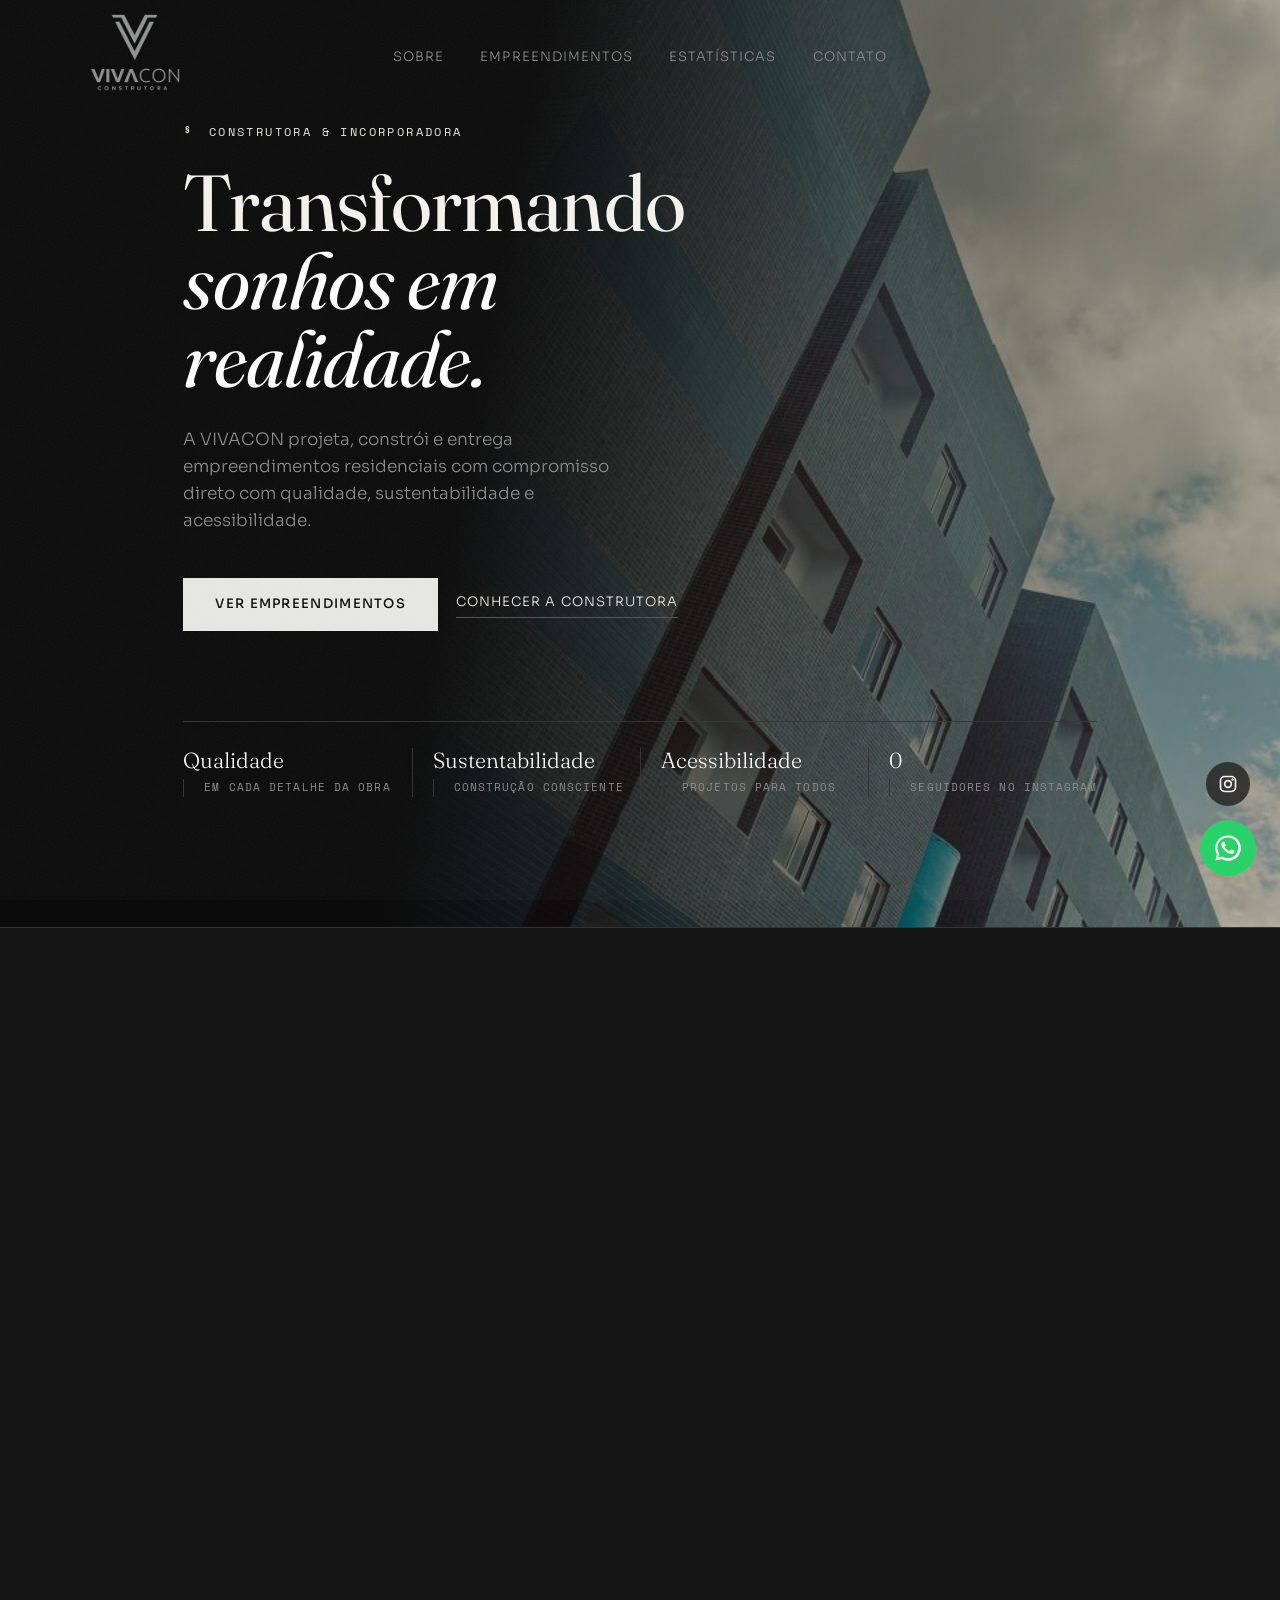
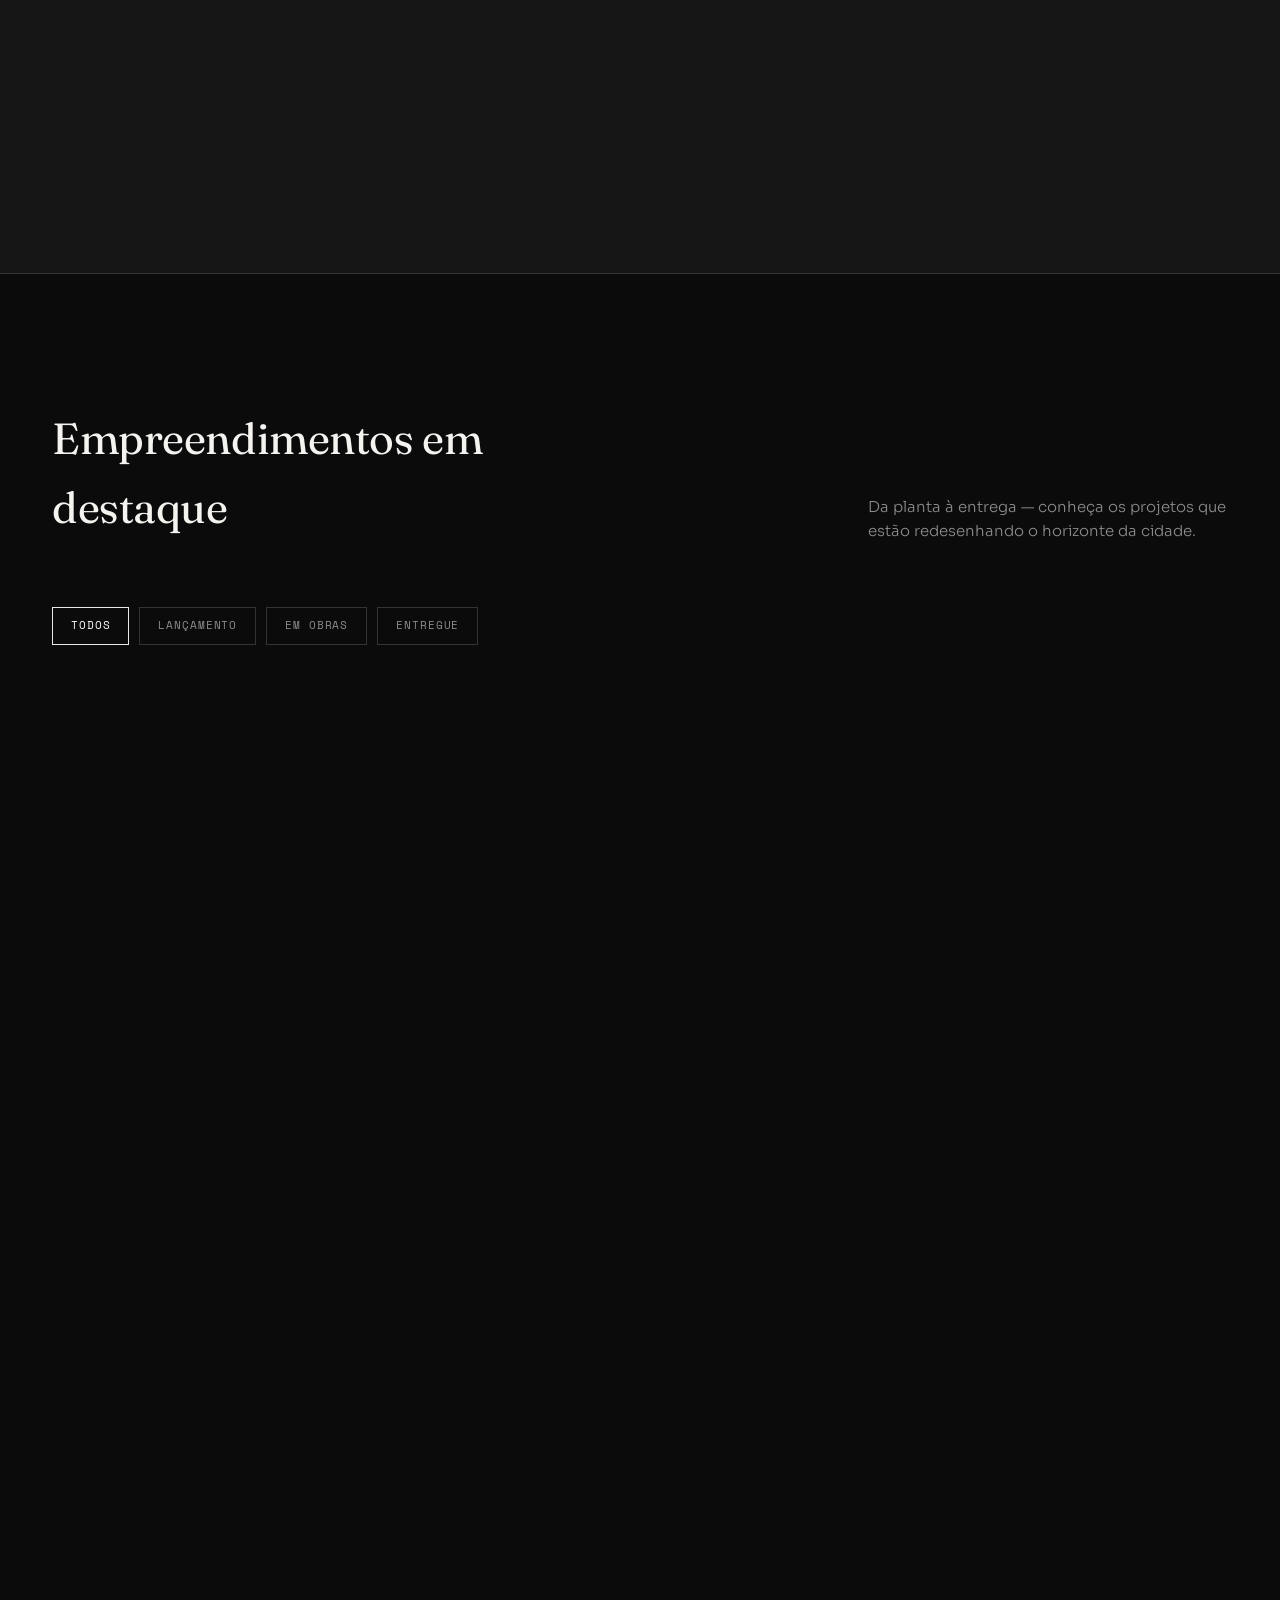
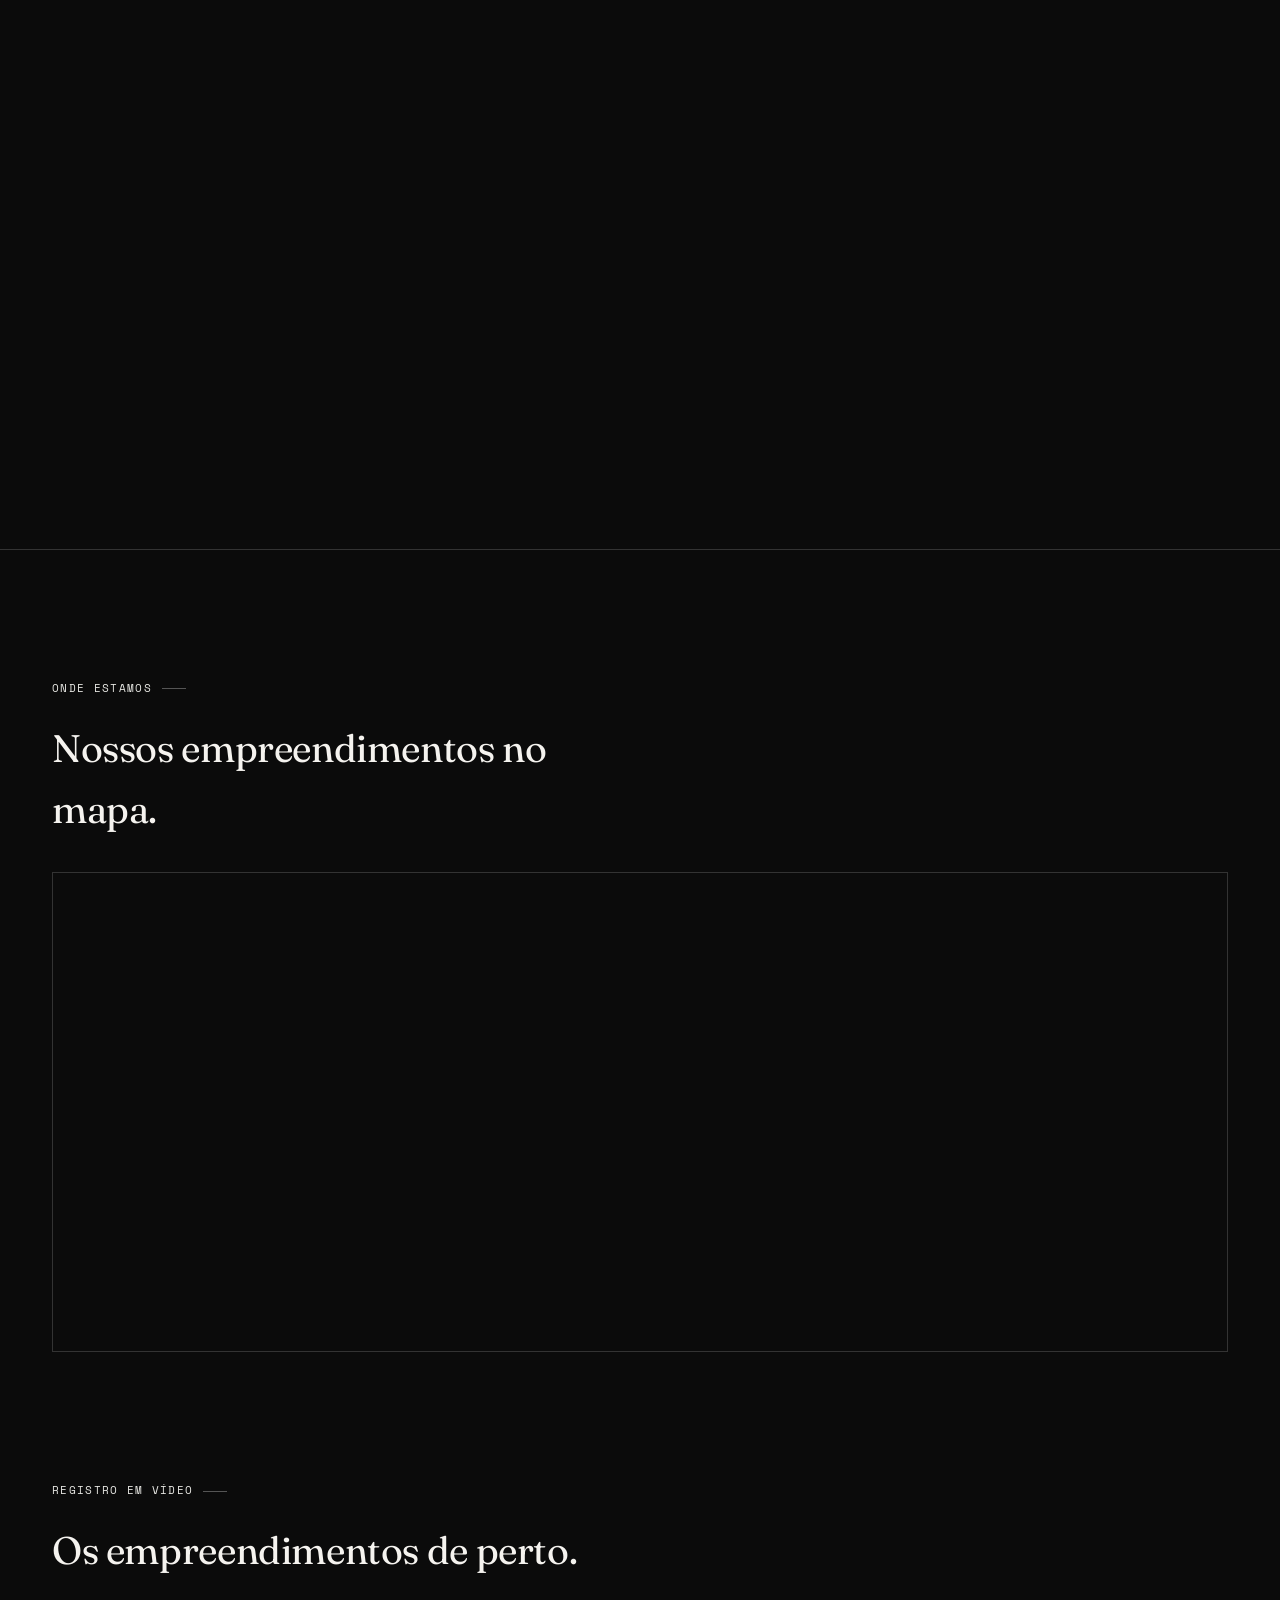
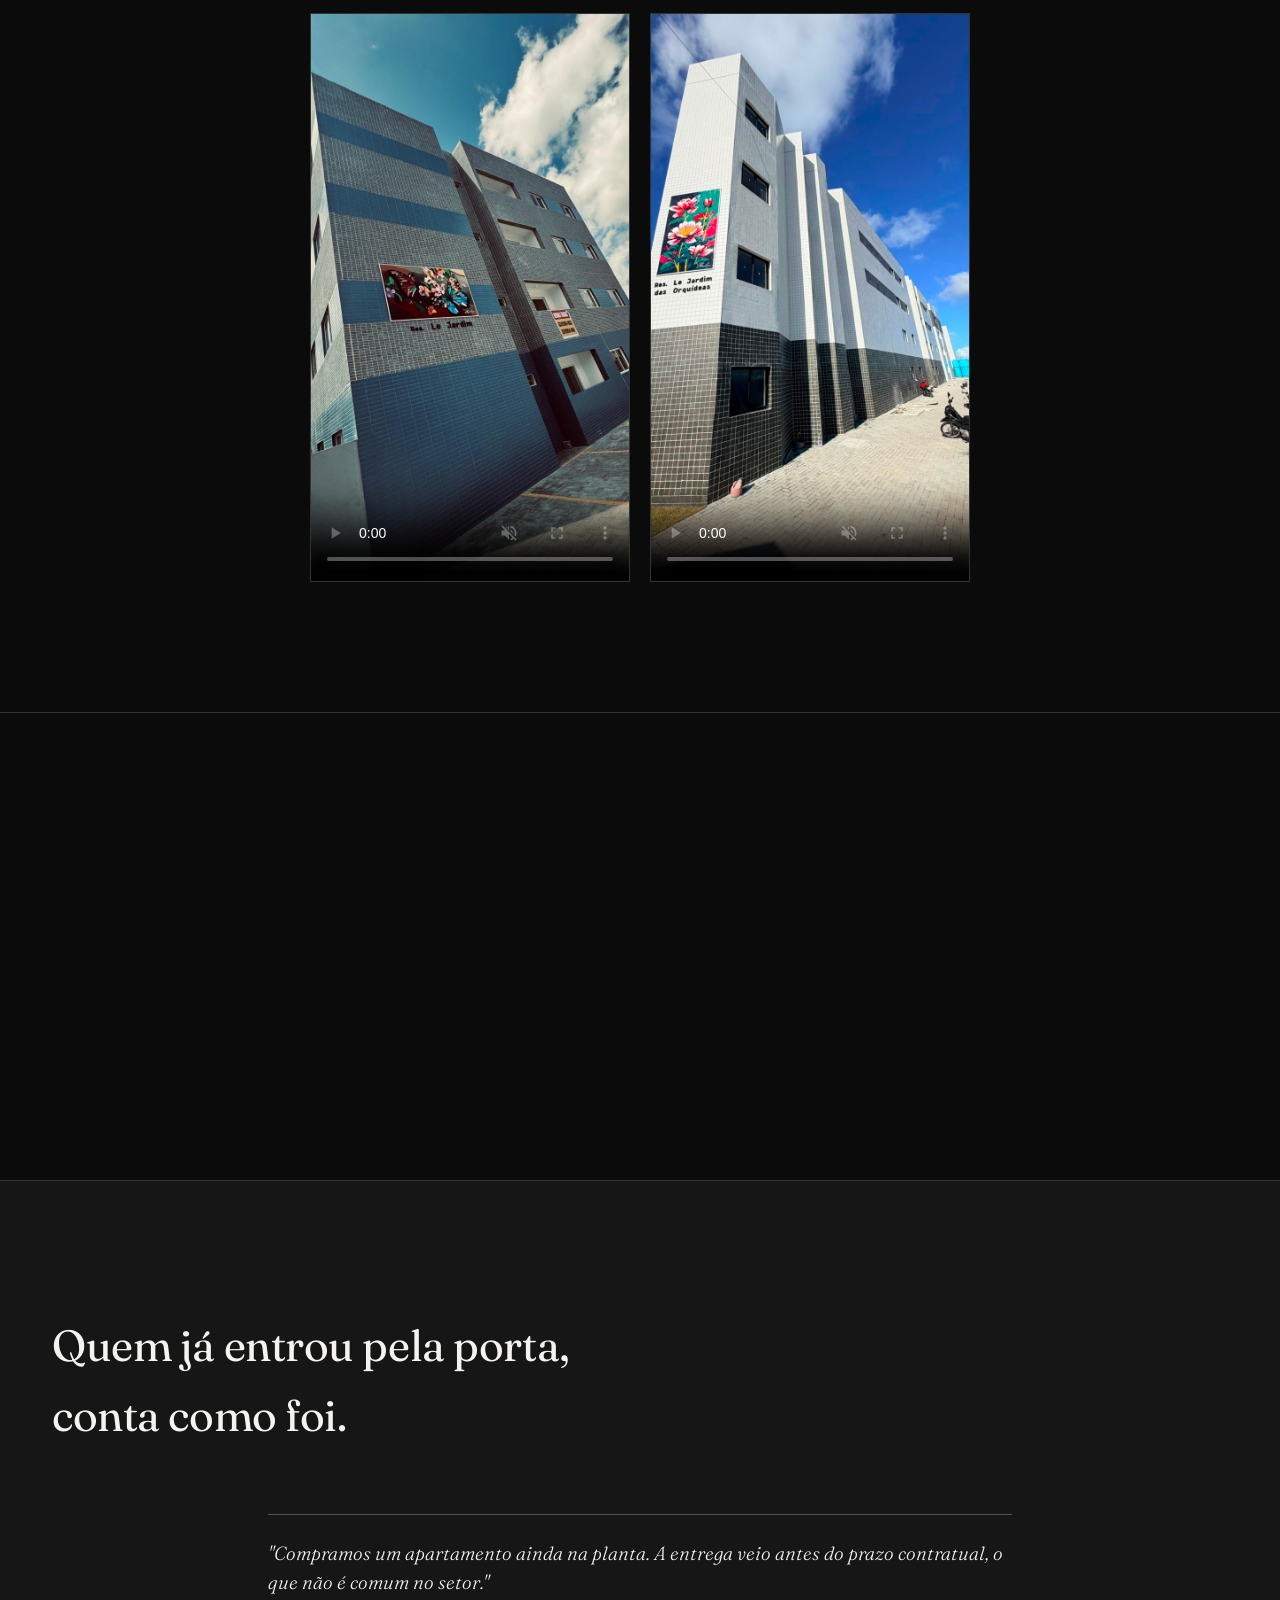
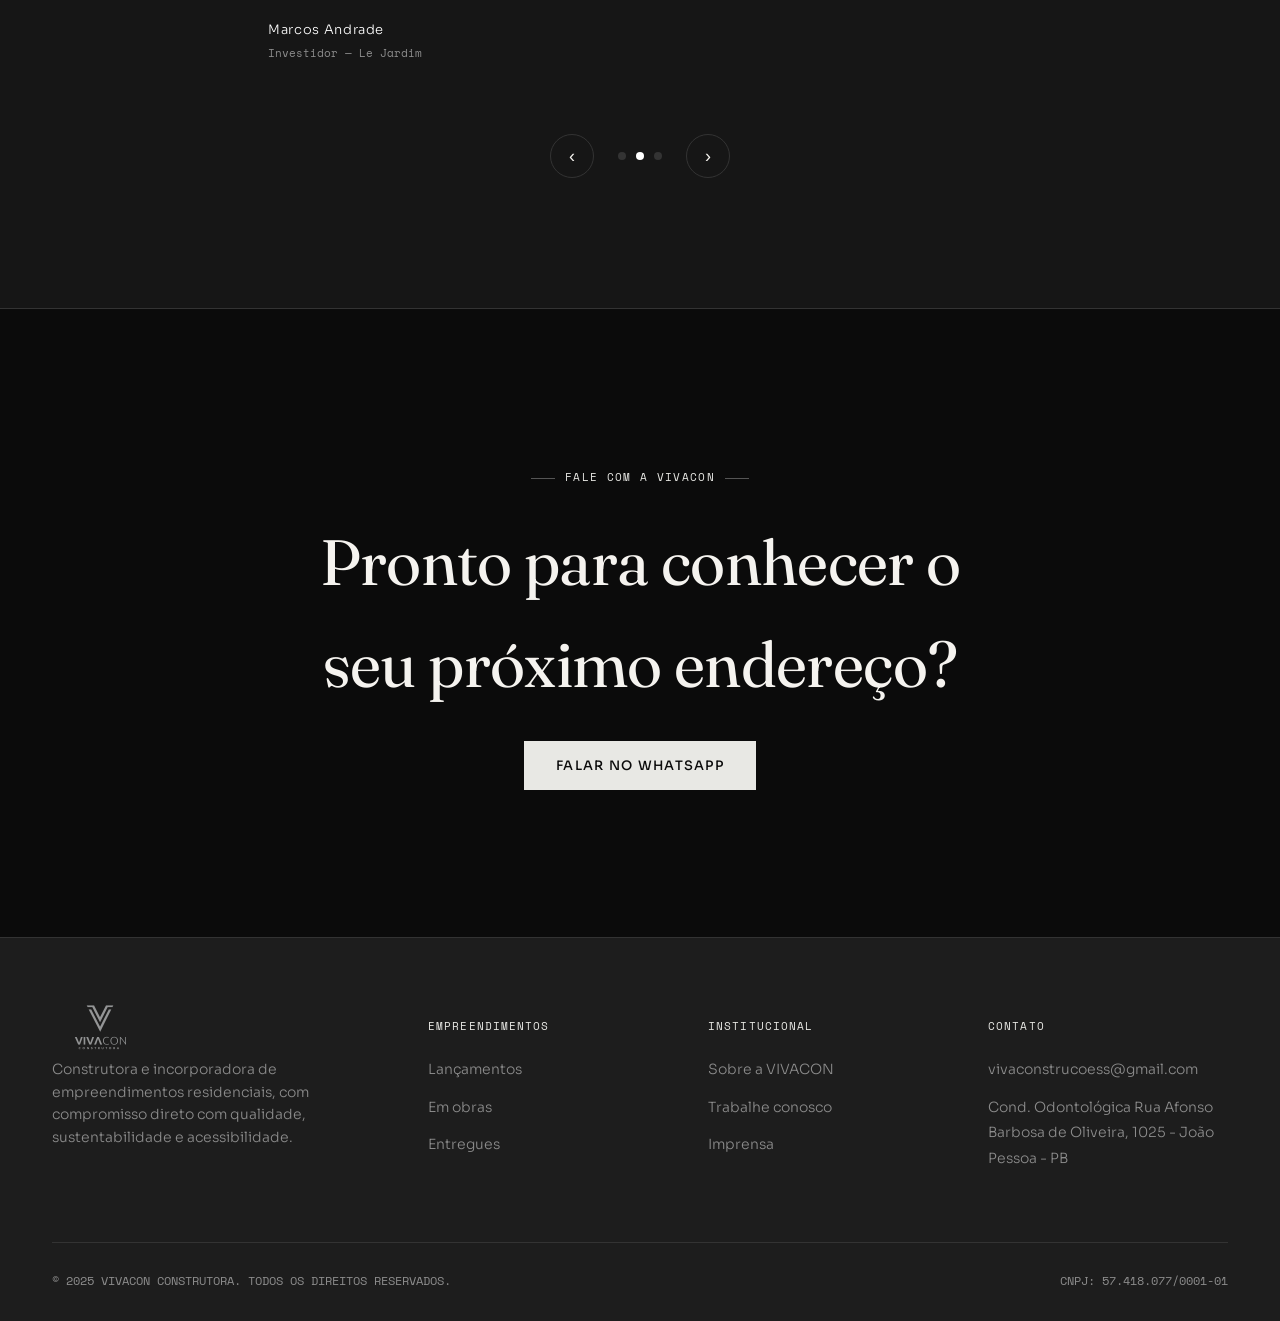
==== commit cbba01e1: "Adiciona função de email de boas-vindas" ====
--- a/index.html
+++ b/index.html
@@ -267,8 +267,6 @@
   }
   .filter-pill.active, .filter-pill:hover{border-color:var(--brass); color:var(--brass-light);}
   .projects-grid .project-card{flex:0 1 calc(33% - 1px); min-width:280px; max-width:400px; border:1px solid var(--hairline);}
-  .projects-grid .project-card.featured{flex:1 1 100%; max-width:100%;}
-  .projects-grid .project-card.featured .project-visual{aspect-ratio:21/9;}
   .project-card{
   background:var(--bg); position:relative; overflow:hidden; cursor:pointer;
   display:flex; flex-direction:column;
@@ -628,7 +626,7 @@
     </div>
     <div class="projects-grid">
 
-       <div class="project-card featured" data-reveal data-status="entregue lancamento">
+       <div class="project-card" data-reveal data-status="entregue lancamento">
         <div class="project-visual" data-gallery="assets/le-jardim-01.jpeg, assets/le-jardim-02.jpeg, assets/le-jardim-03.jpeg" style="background-image:url('assets/le-jardim-01.jpeg')"><span class="status-tag">100% Vendido</span></div>
         <div class="project-info">
           <div class="dim left">Residencial</div>
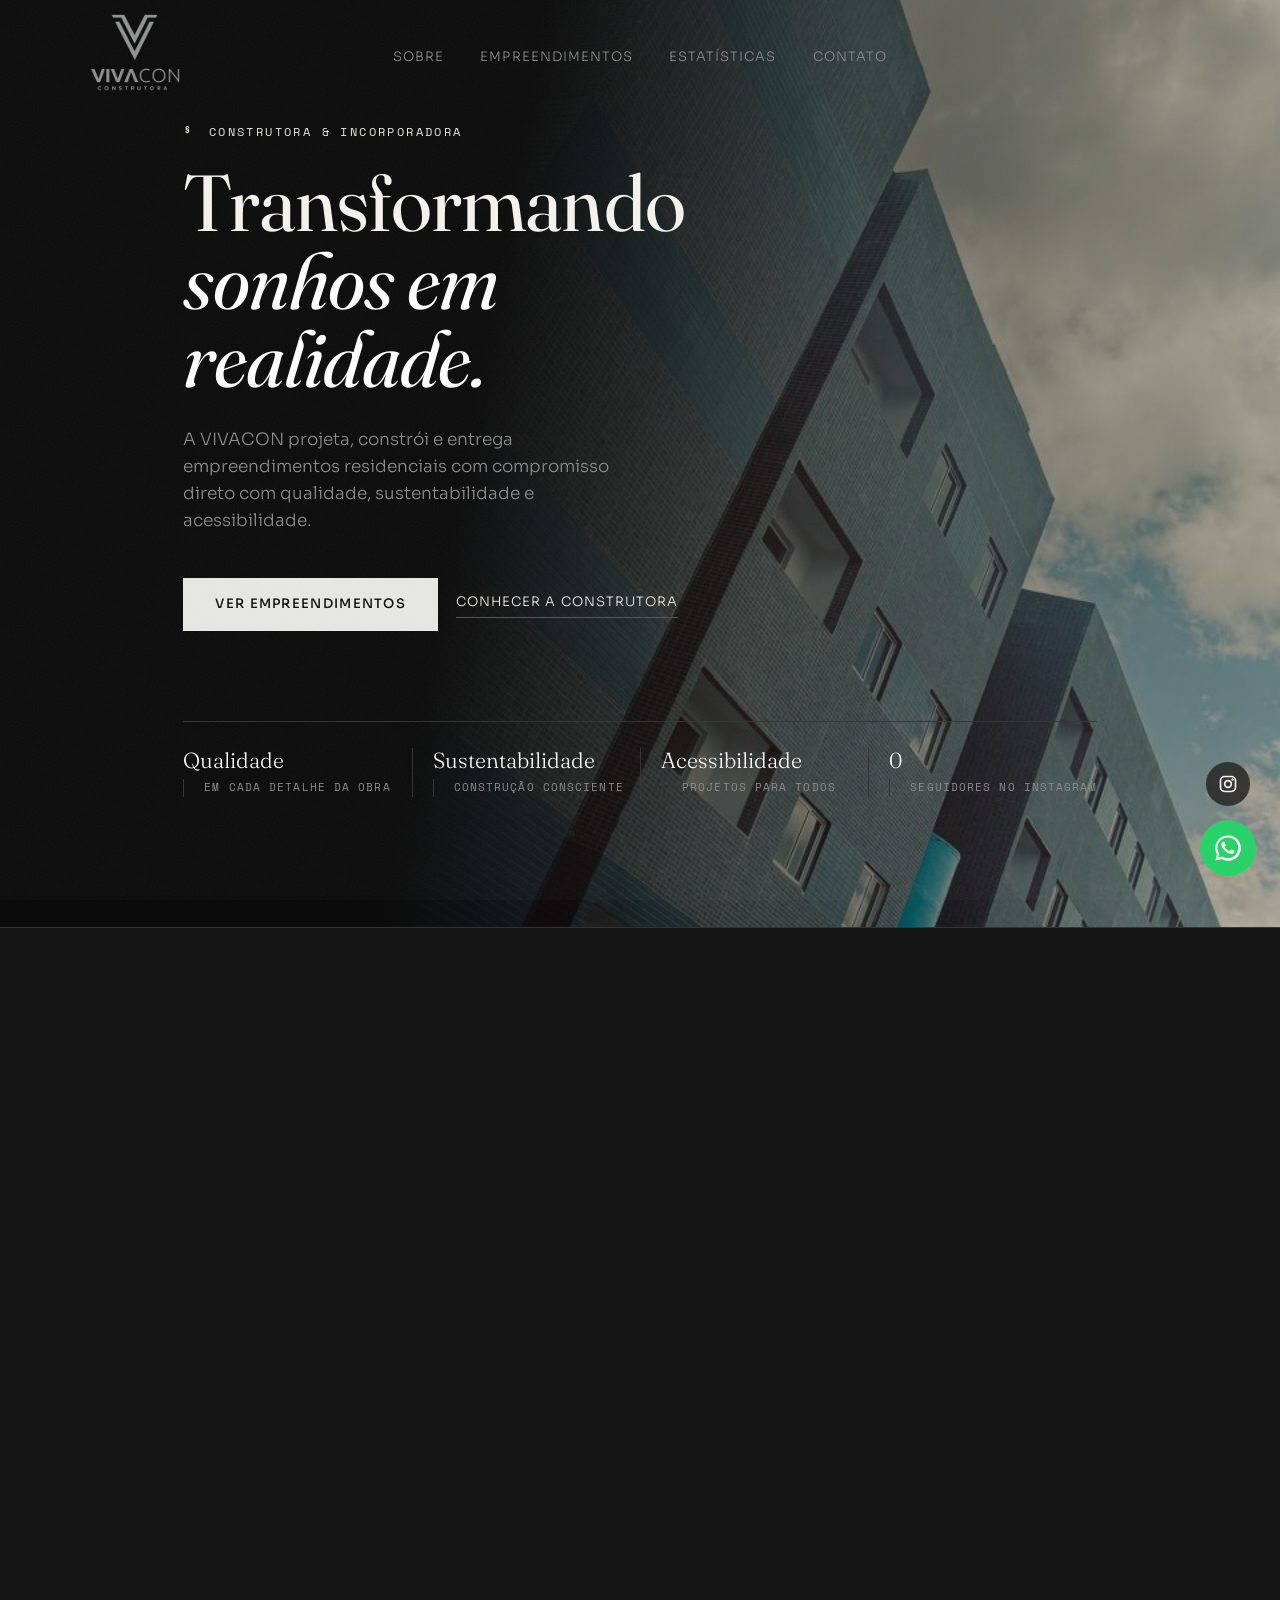
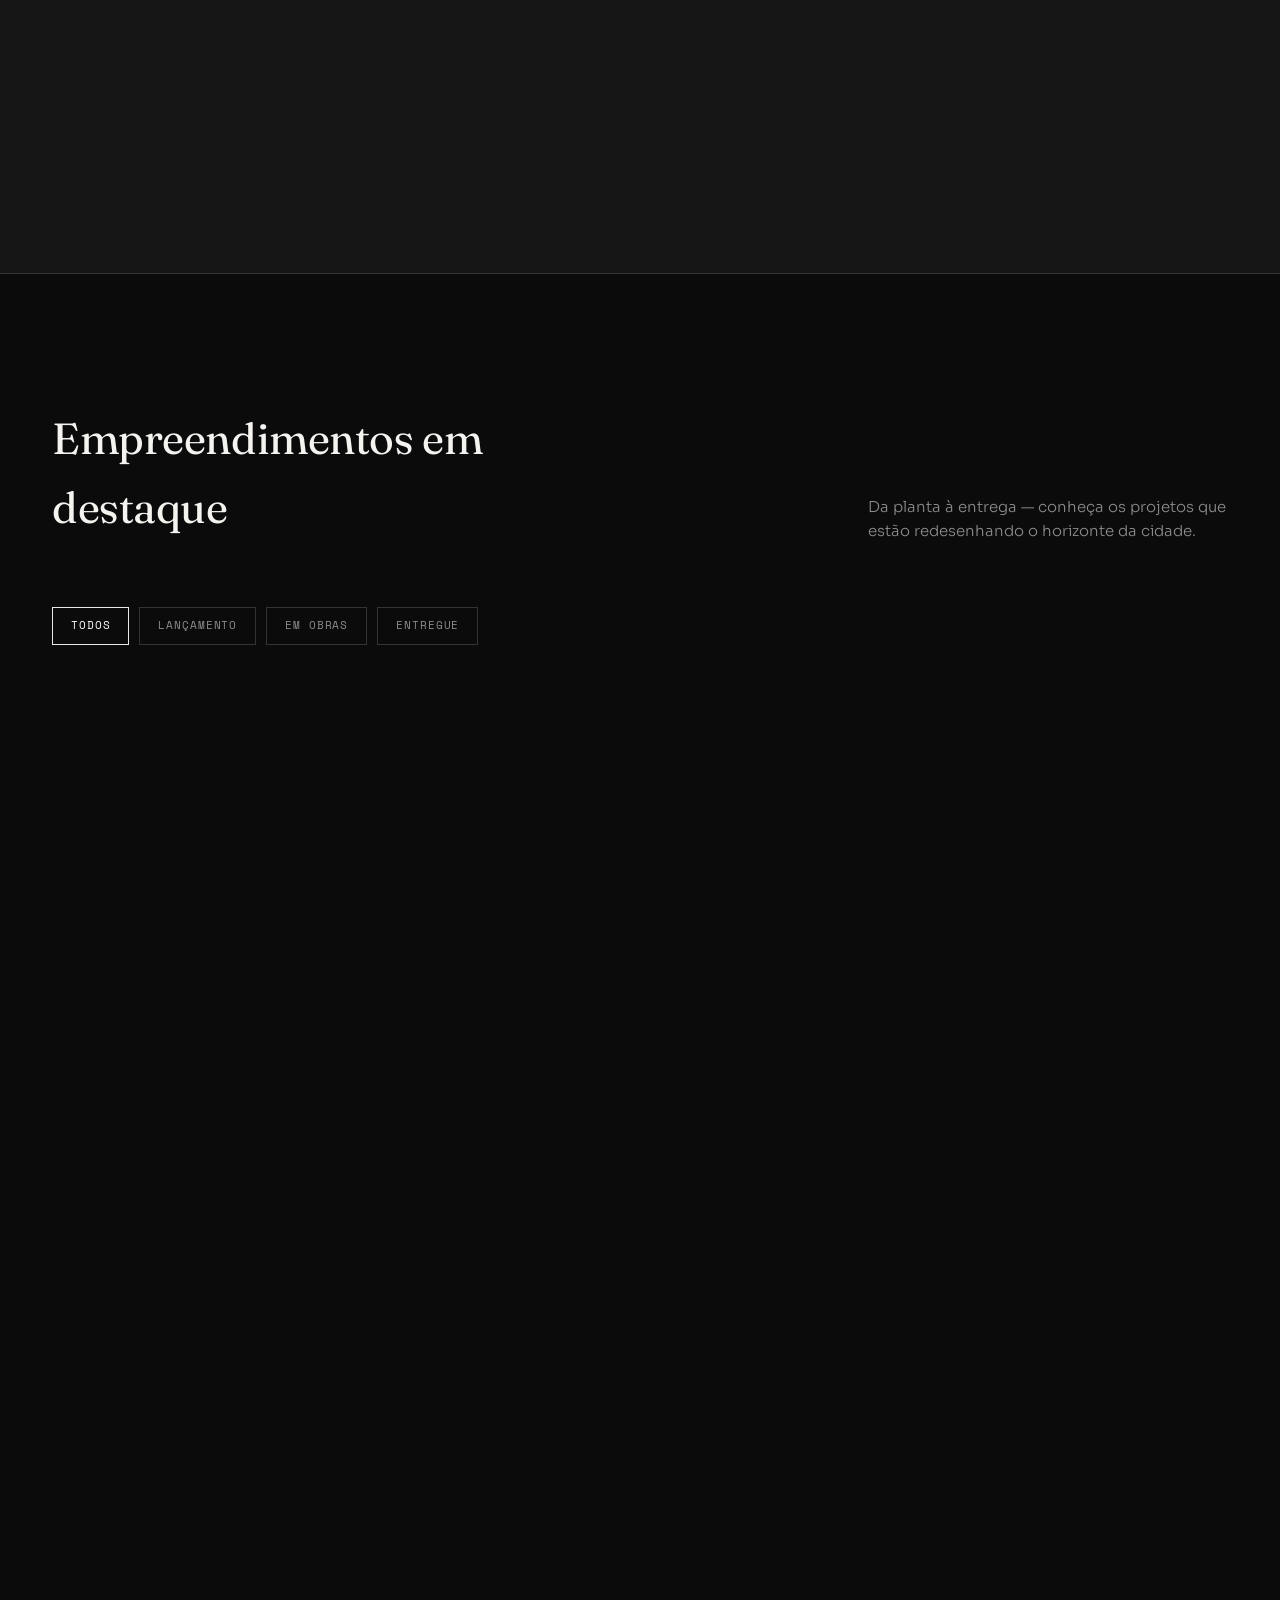
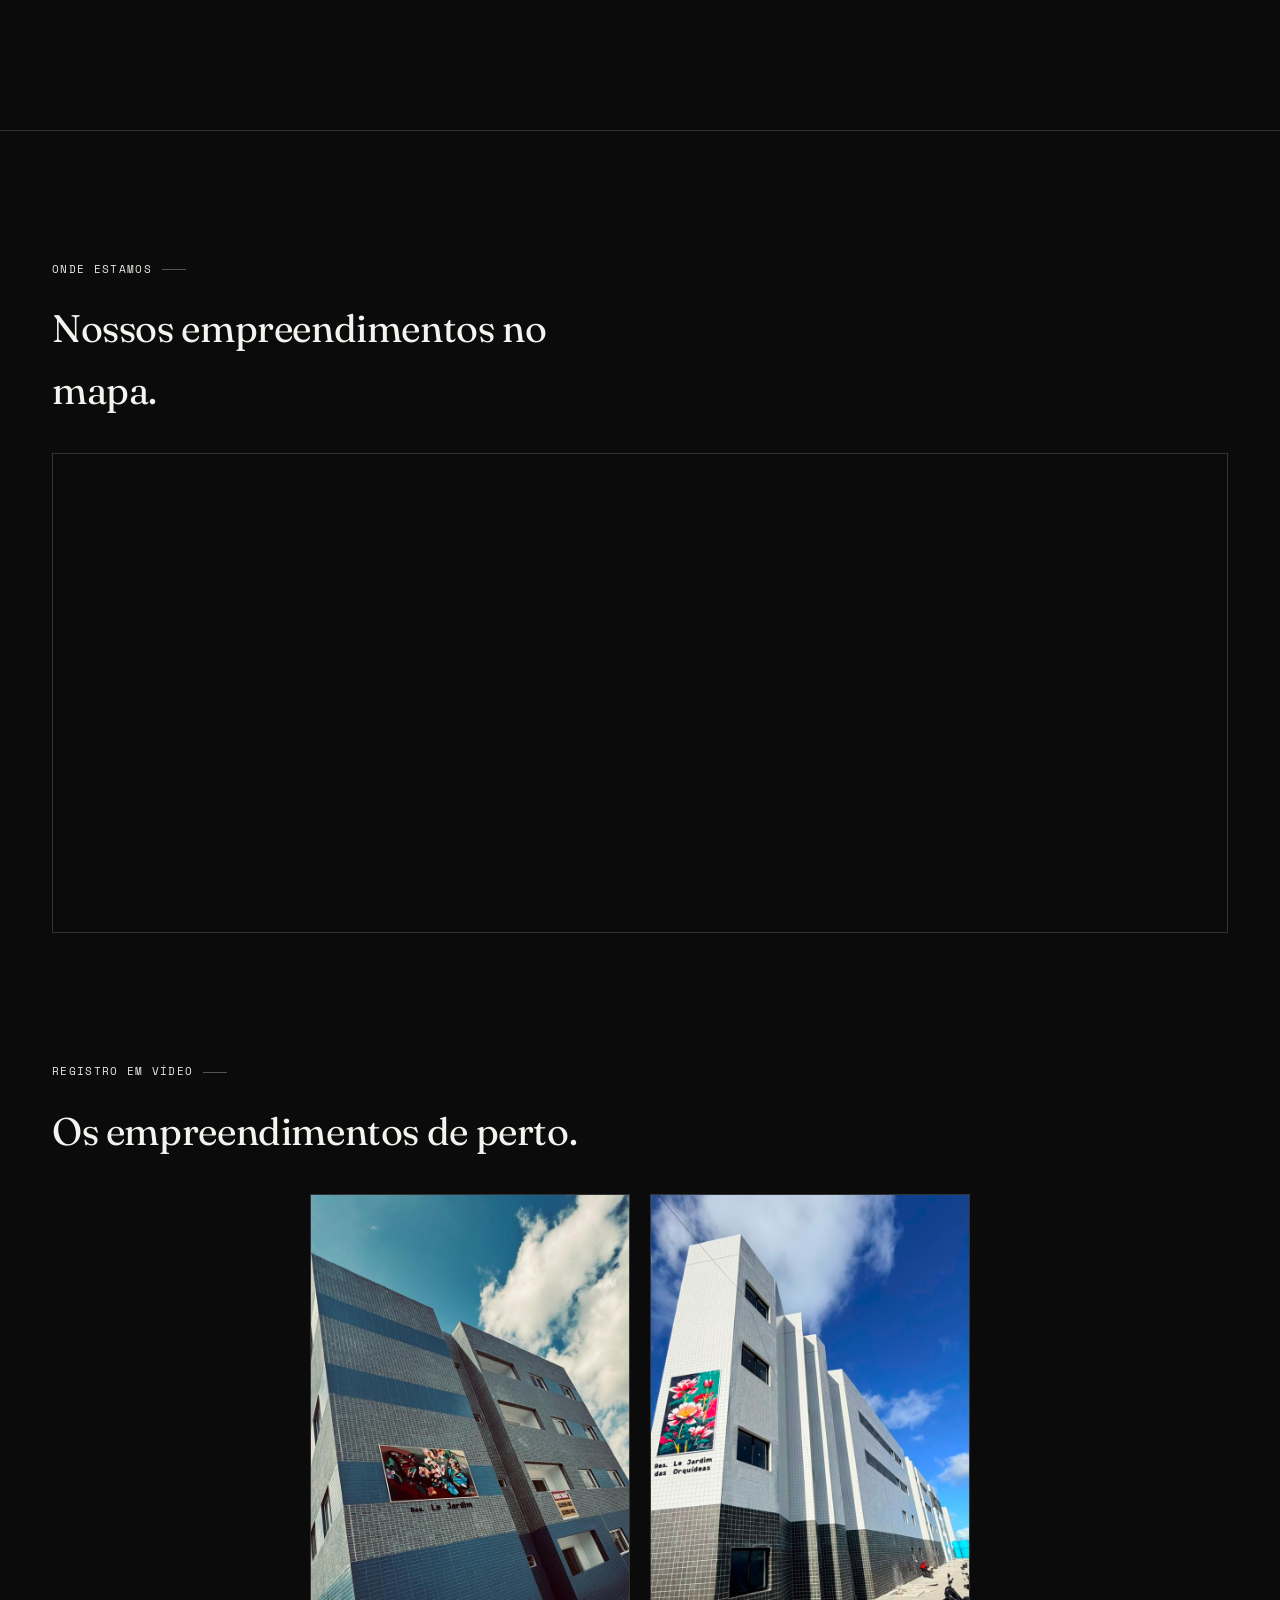
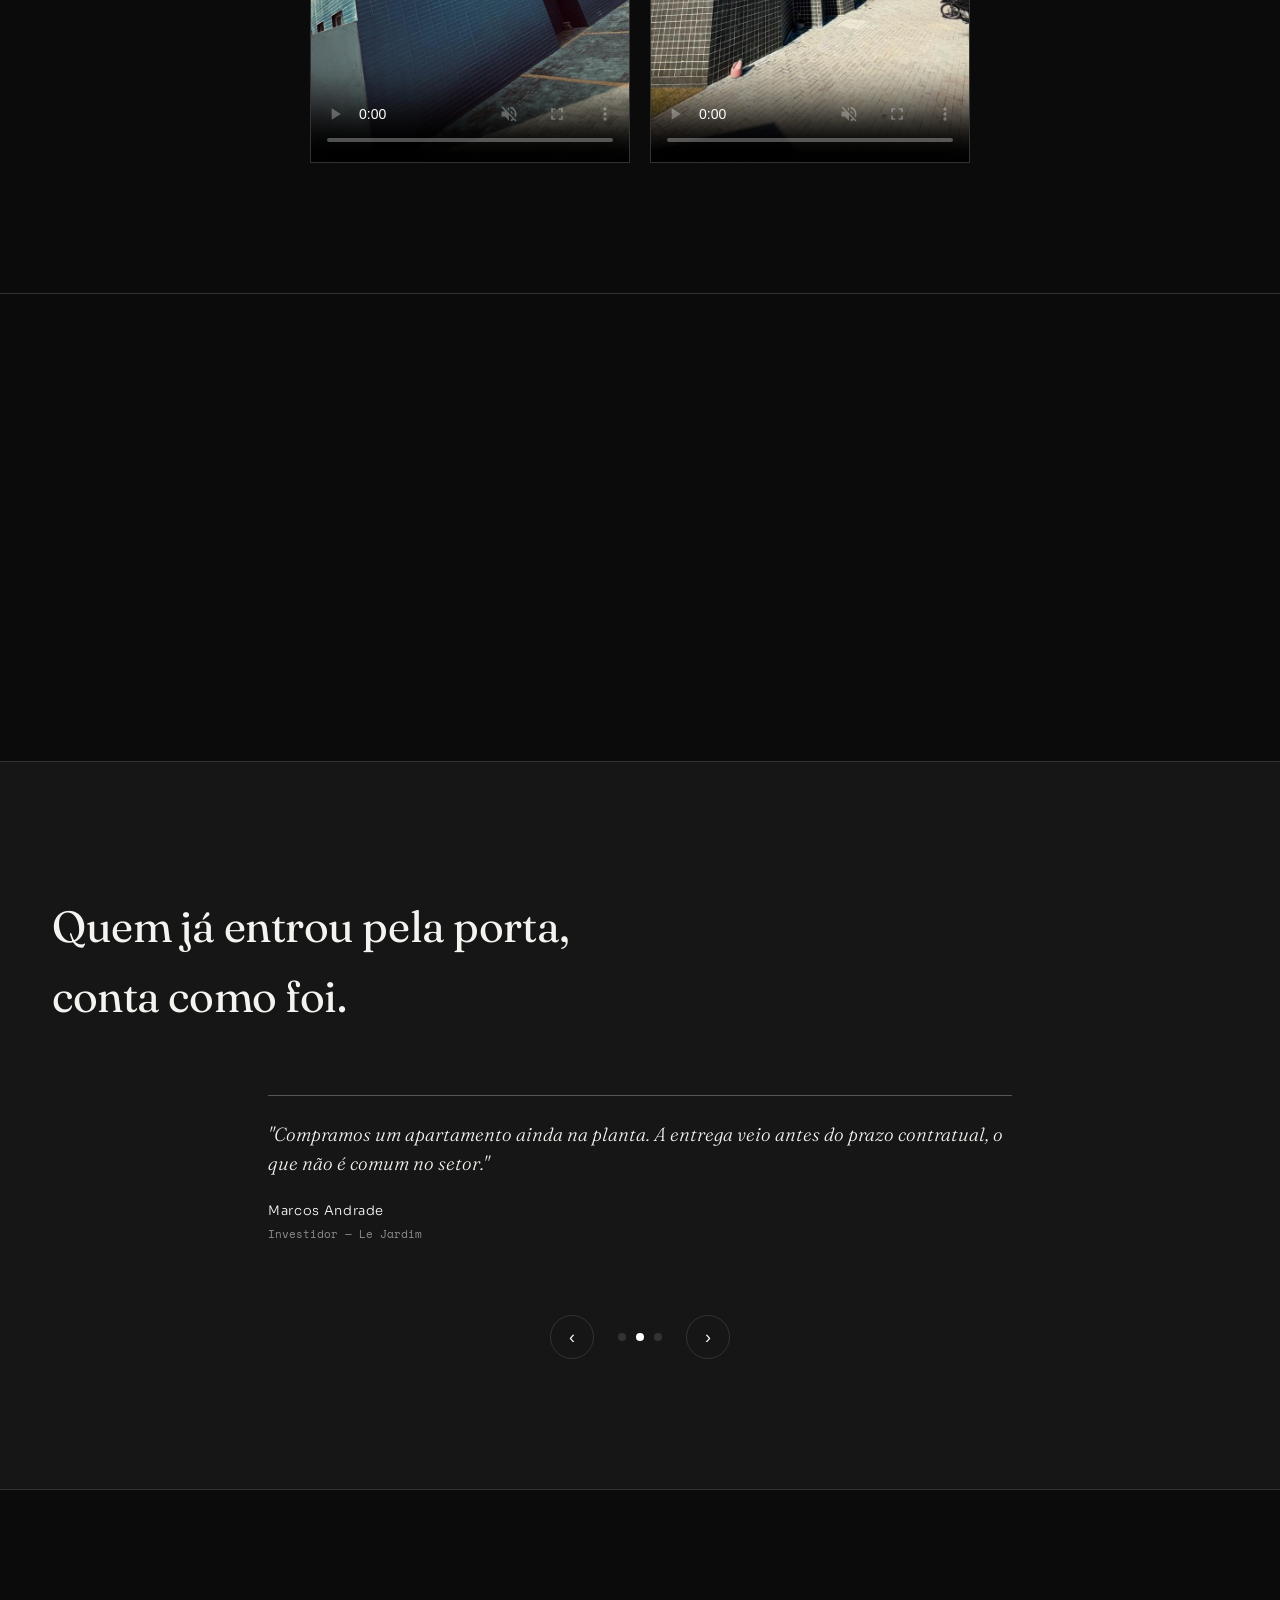
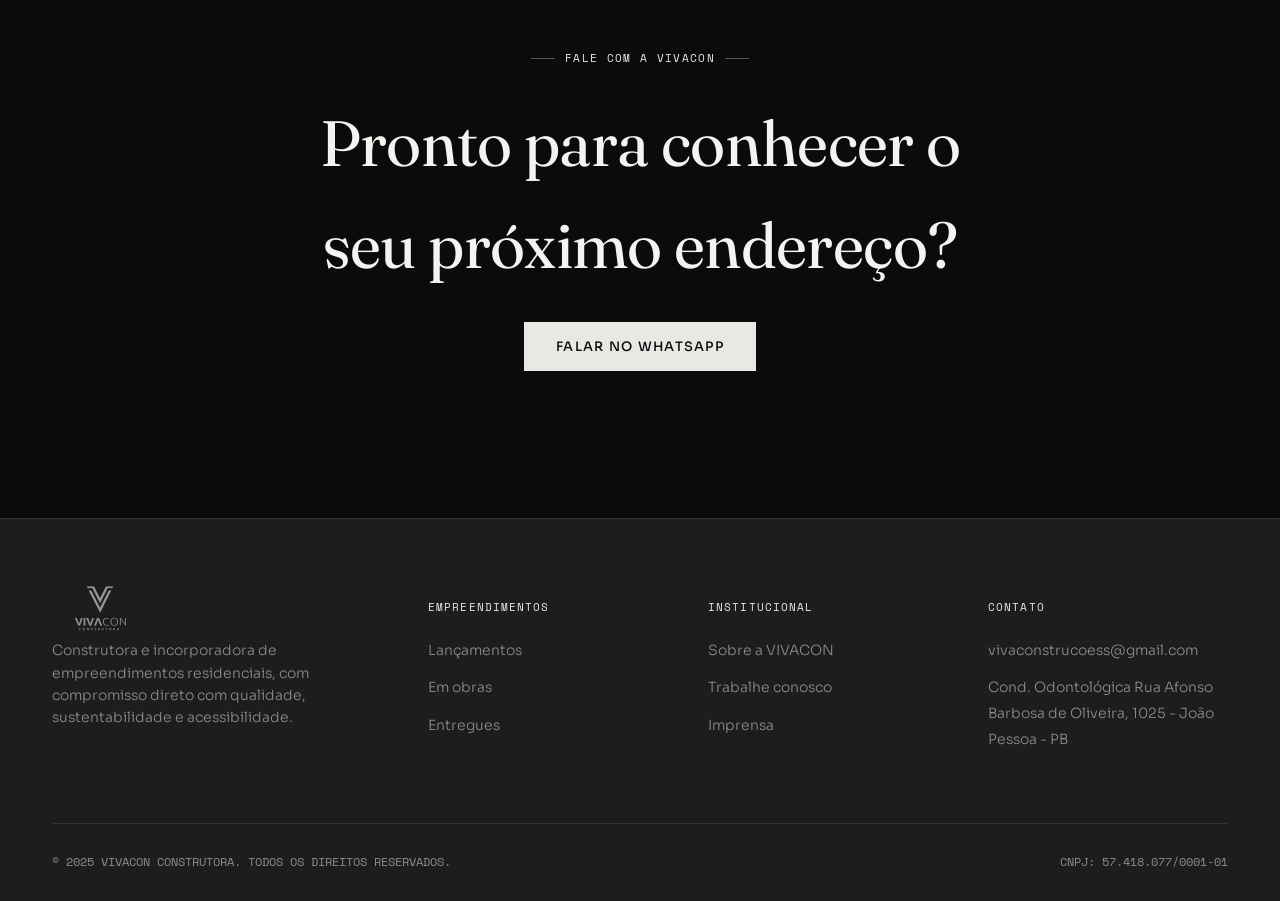
==== commit 20f801fd: "Adiciona função de email de boas-vindas" ====
--- a/index.html
+++ b/index.html
@@ -266,6 +266,7 @@
     cursor:pointer; transition:all .2s;
   }
   .filter-pill.active, .filter-pill:hover{border-color:var(--brass); color:var(--brass-light);}
+  .projects-grid{display:flex; flex-wrap:wrap; gap:24px;}
   .projects-grid .project-card{flex:0 1 calc(33% - 1px); min-width:280px; max-width:400px; border:1px solid var(--hairline);}
   .project-card{
   background:var(--bg); position:relative; overflow:hidden; cursor:pointer;
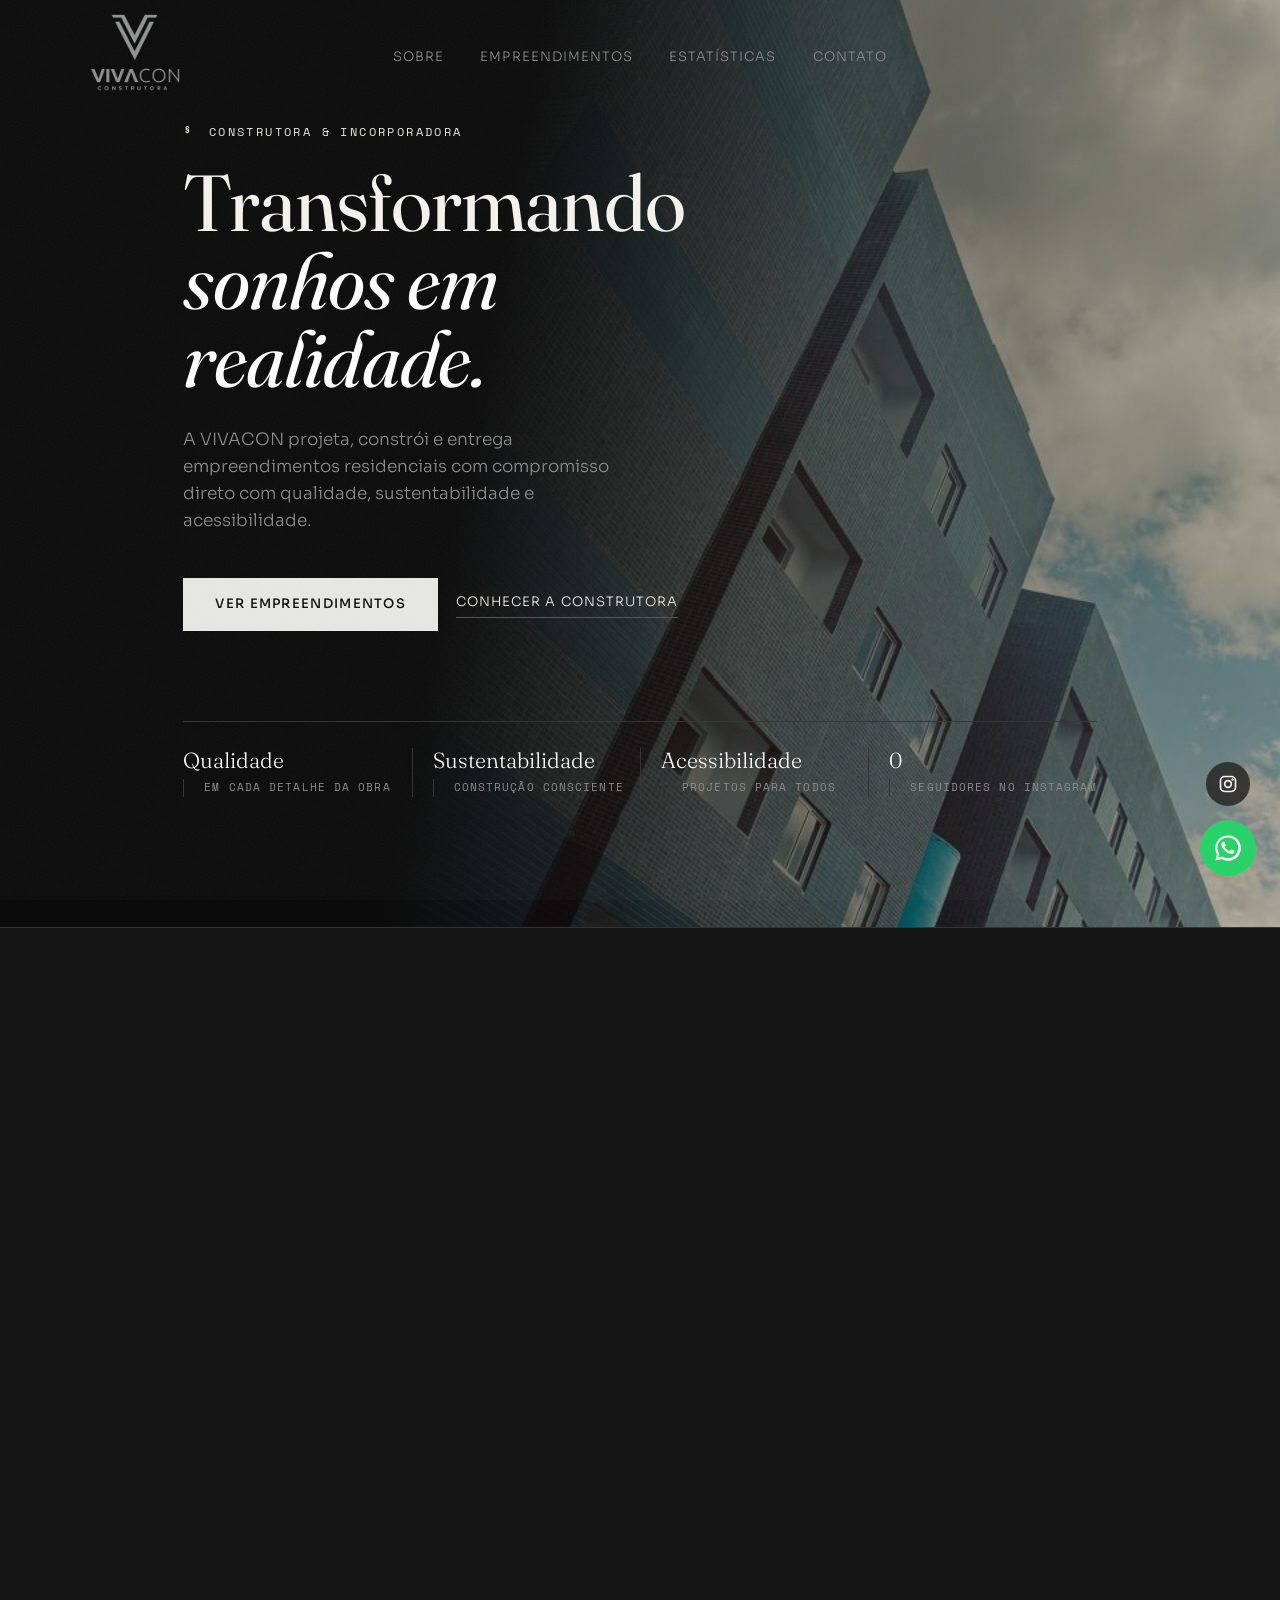
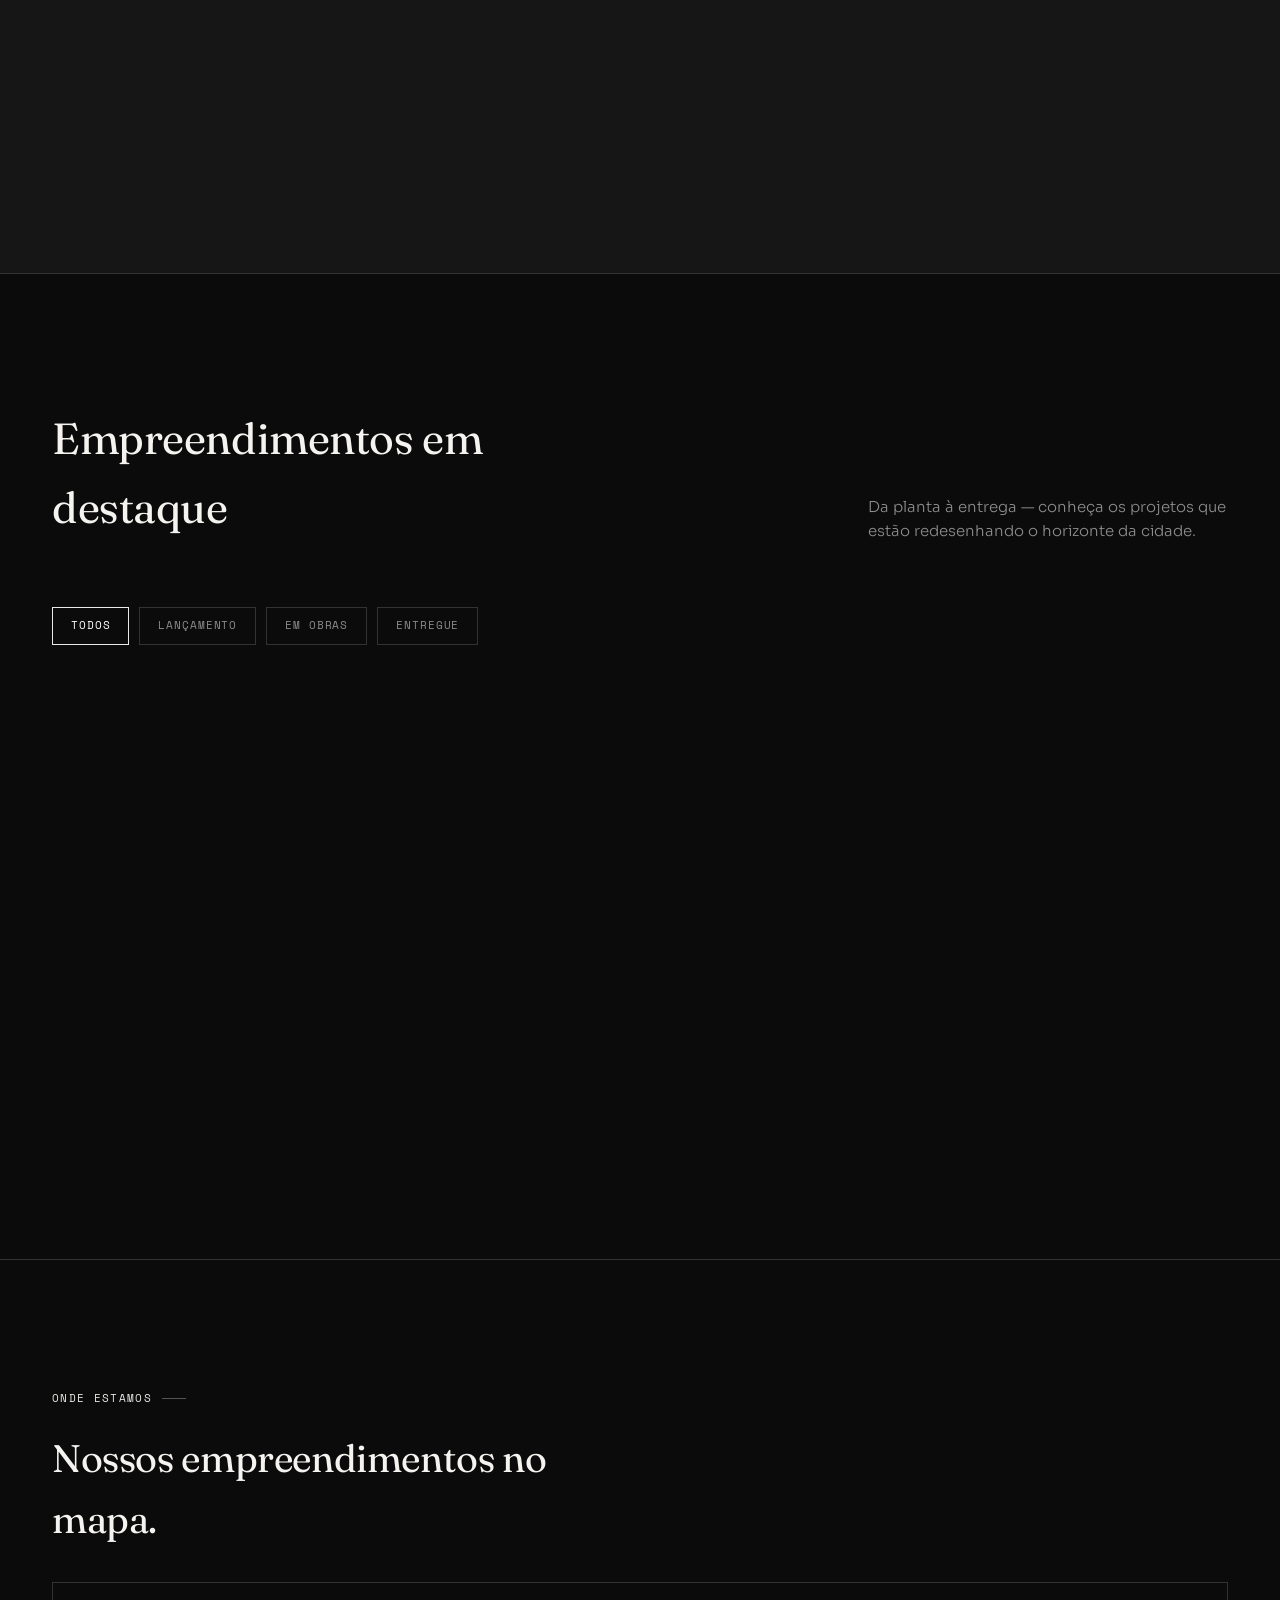
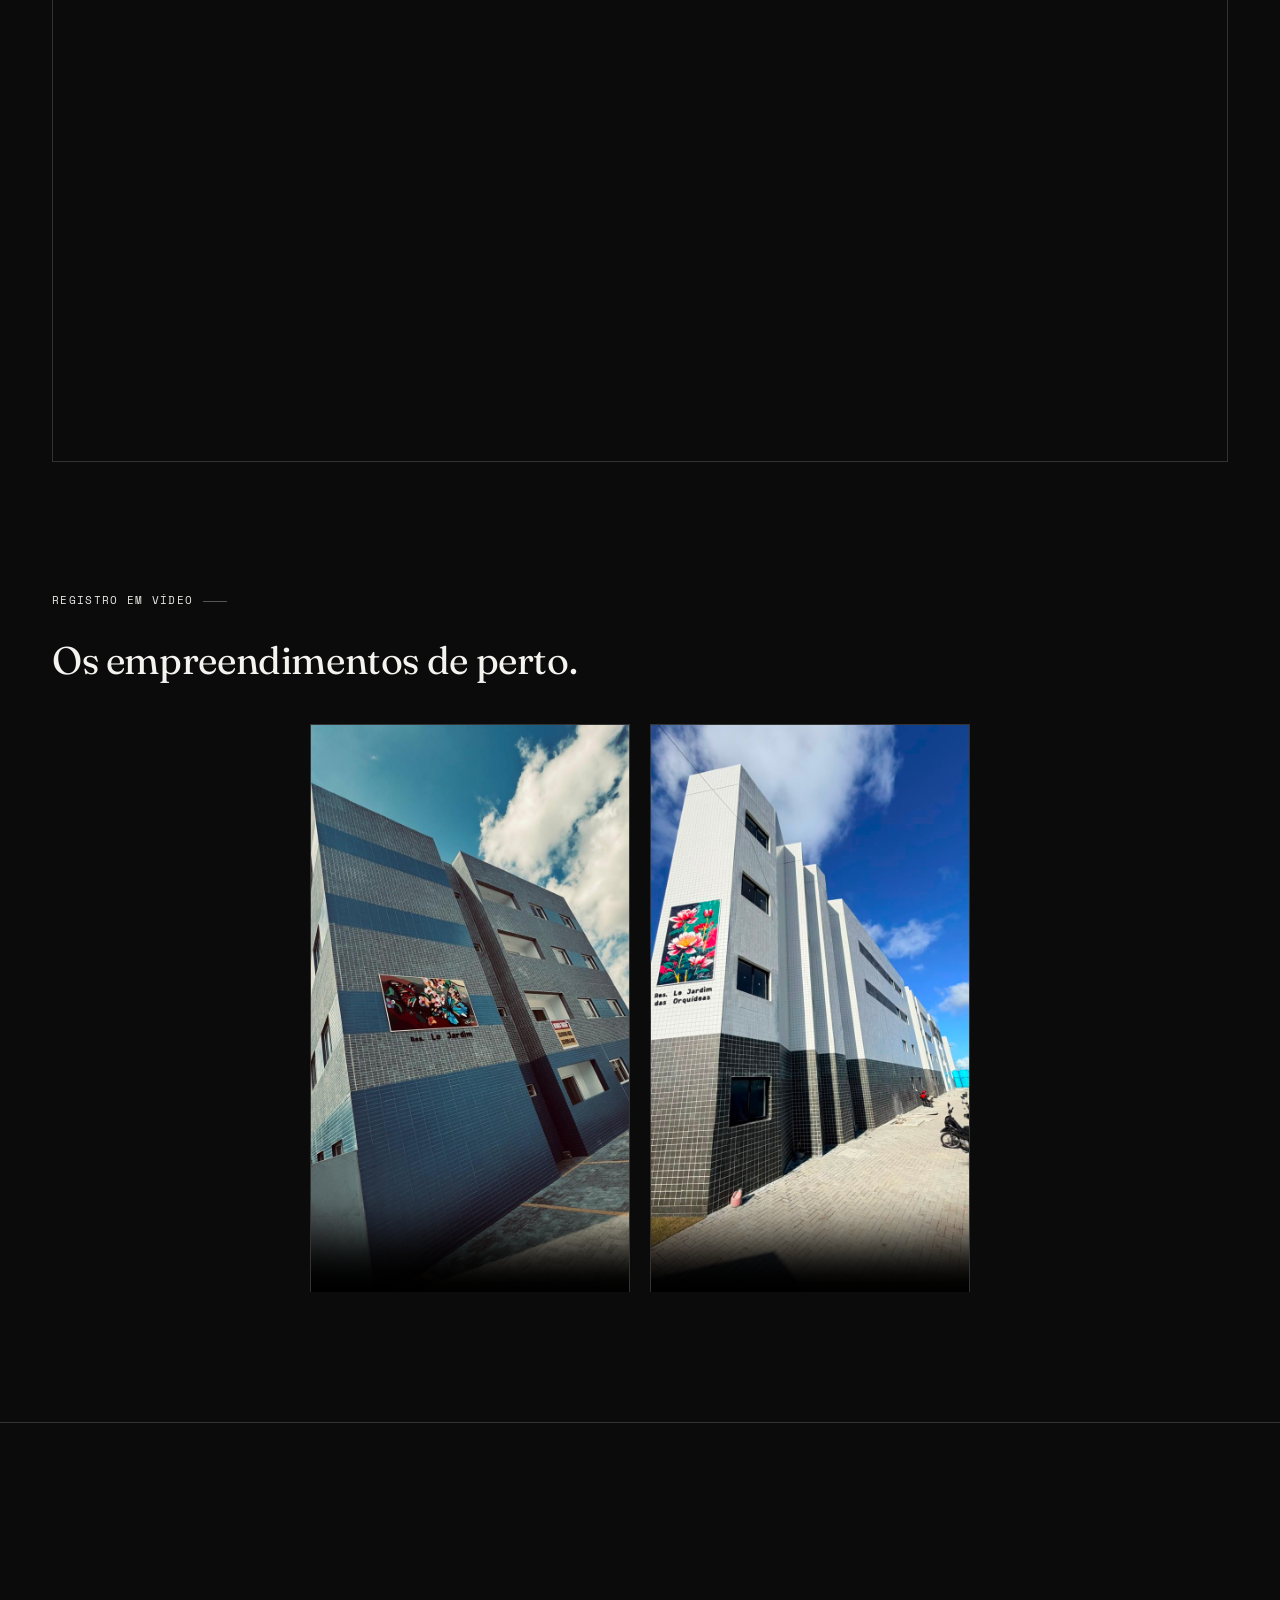
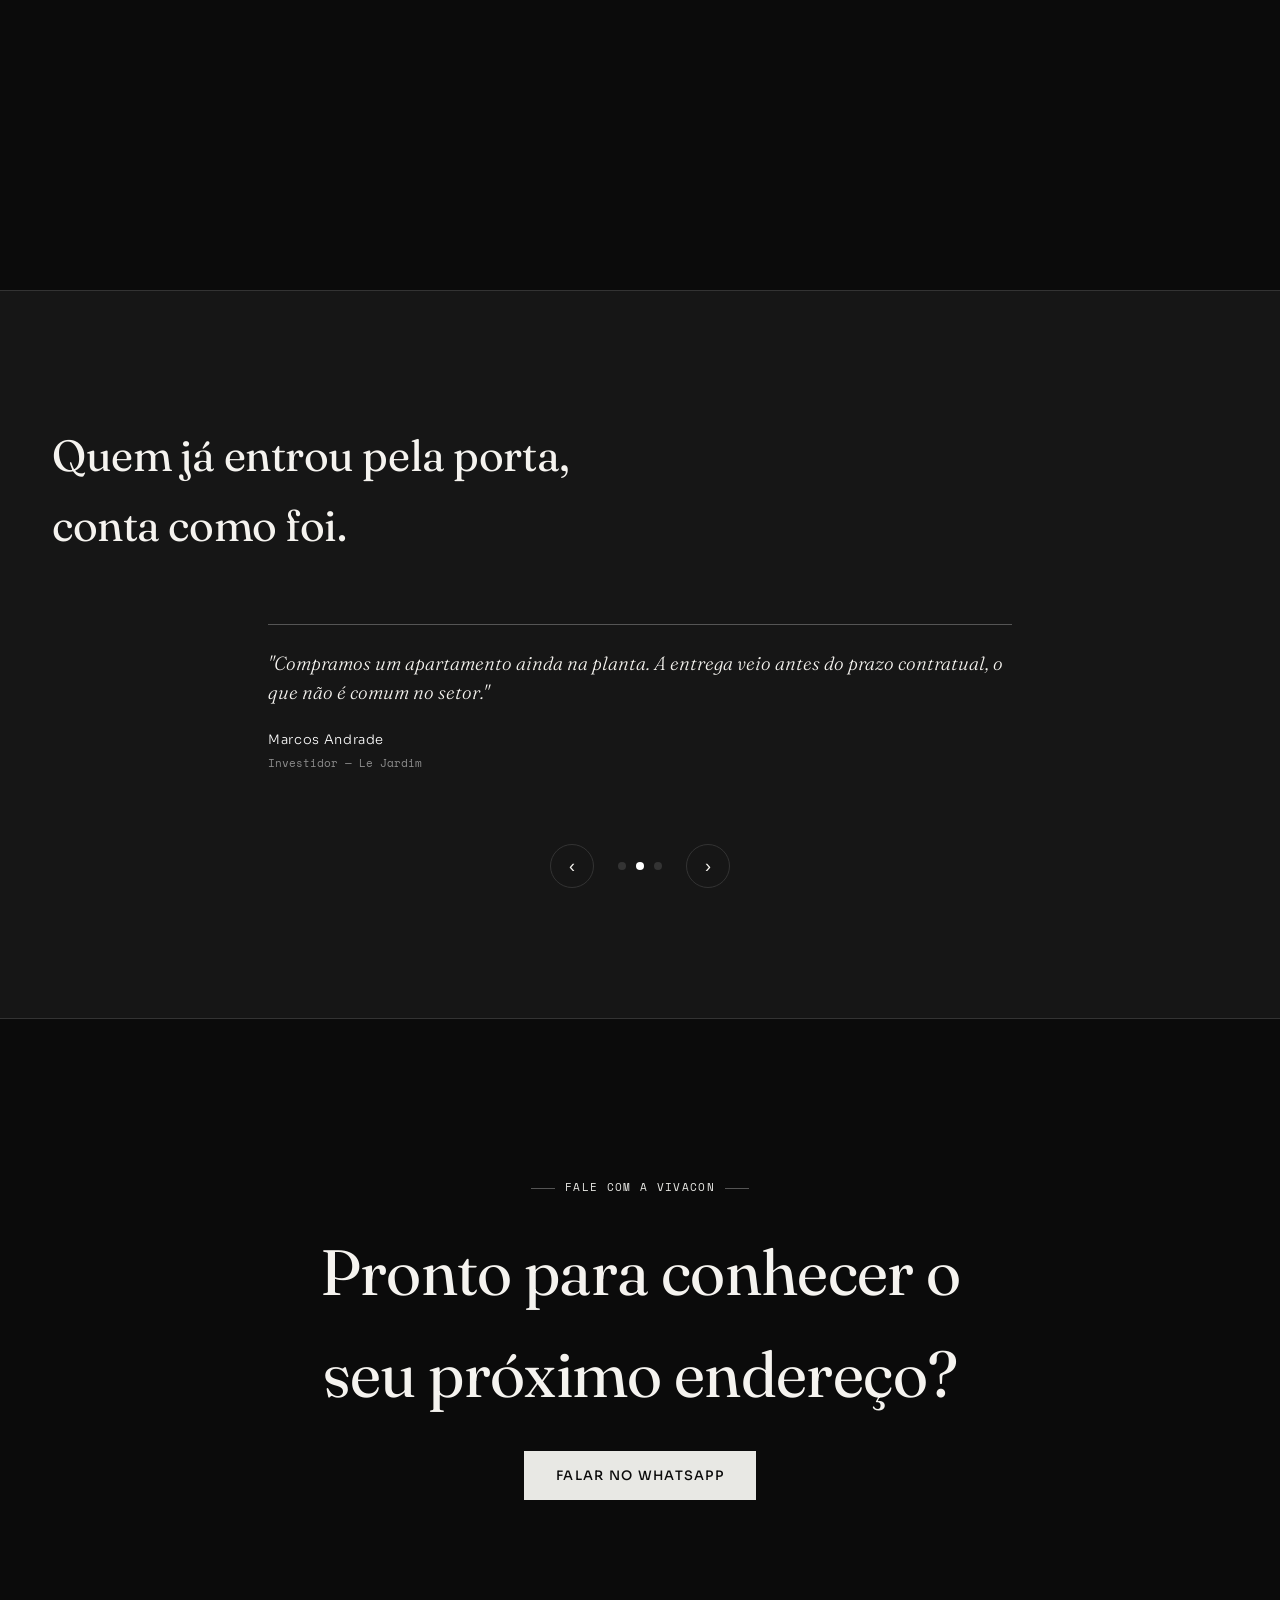
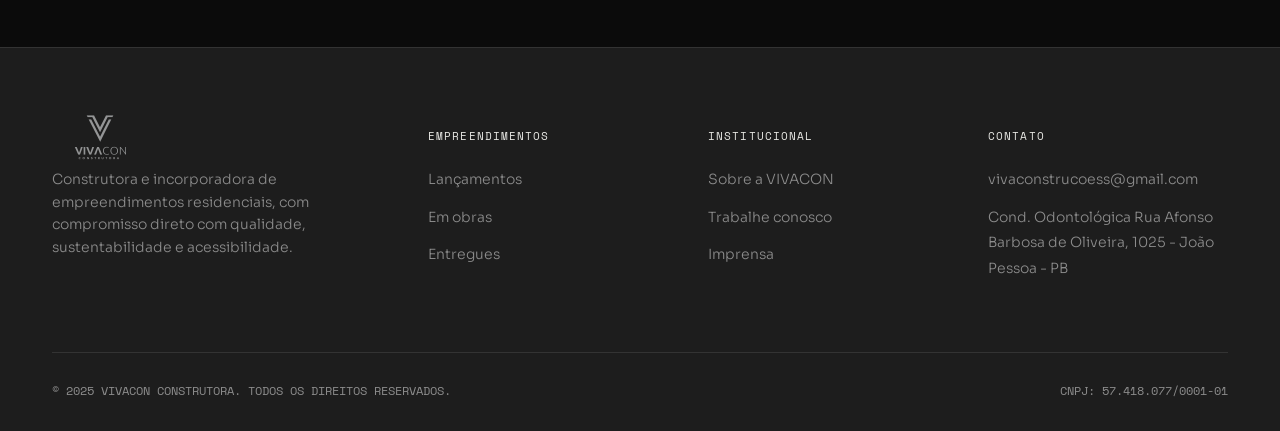
==== commit a855f458: "Adiciona função de email de boas-vindas" ====
--- a/index.html
+++ b/index.html
@@ -267,7 +267,8 @@
   }
   .filter-pill.active, .filter-pill:hover{border-color:var(--brass); color:var(--brass-light);}
   .projects-grid{display:flex; flex-wrap:wrap; gap:24px;}
-  .projects-grid .project-card{flex:0 1 calc(33% - 1px); min-width:280px; max-width:400px; border:1px solid var(--hairline);}
+  .projects-grid{display:grid; grid-template-columns:repeat(3, 1fr); gap:24px;}
+.projects-grid .project-card{border:1px solid var(--hairline);}
   .project-card{
   background:var(--bg); position:relative; overflow:hidden; cursor:pointer;
   display:flex; flex-direction:column;
@@ -350,7 +351,7 @@
     .hero-building{display:none;}
     .hero-stats{grid-template-columns:repeat(2,1fr); row-gap:26px;}
     .about-grid, .numbers-grid, .testi-grid{grid-template-columns:1fr;}
-    .projects-grid .project-card{flex:1 1 100%;}
+    .projects-grid{grid-template-columns:1fr;}
     .numbers-grid > div{border-left:none; border-top:1px solid var(--hairline); padding-left:0;}
     .numbers-grid > div:first-child{border-top:none;}
     .footer-grid{grid-template-columns:1fr 1fr;}
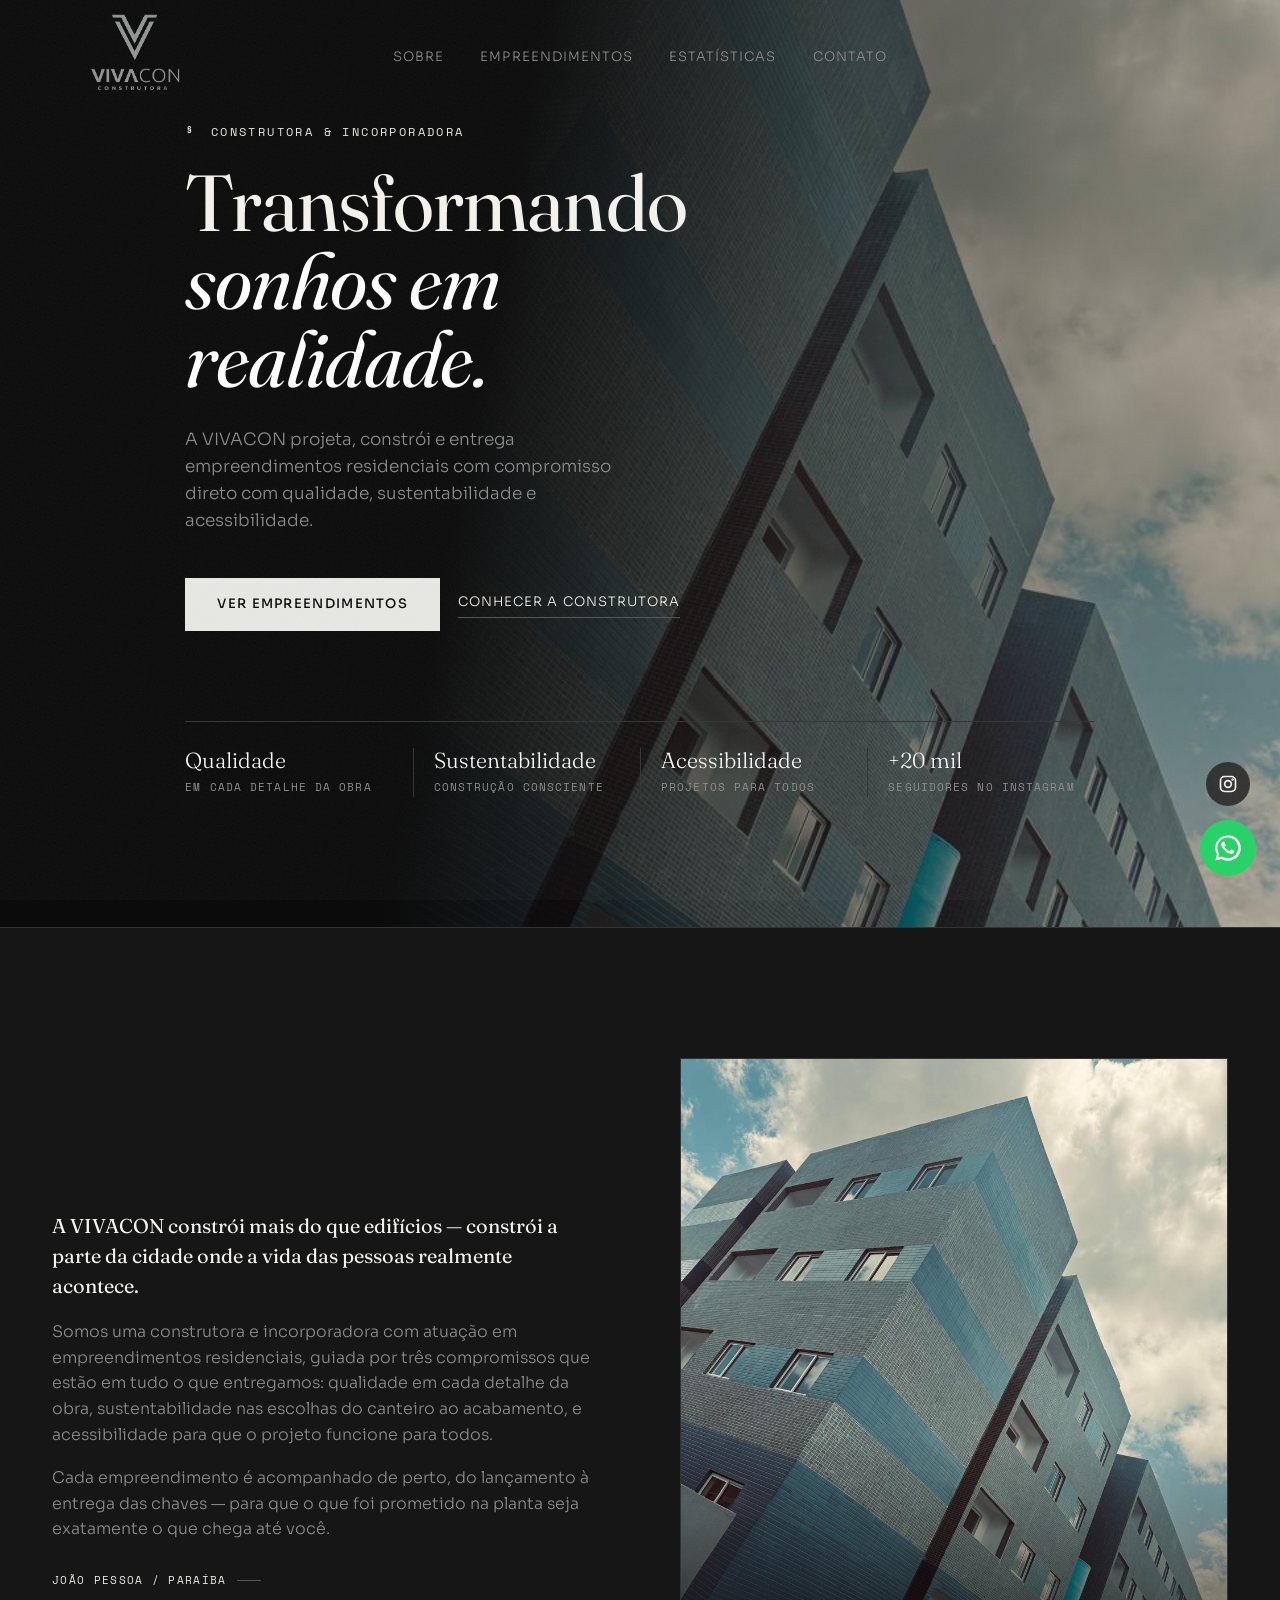
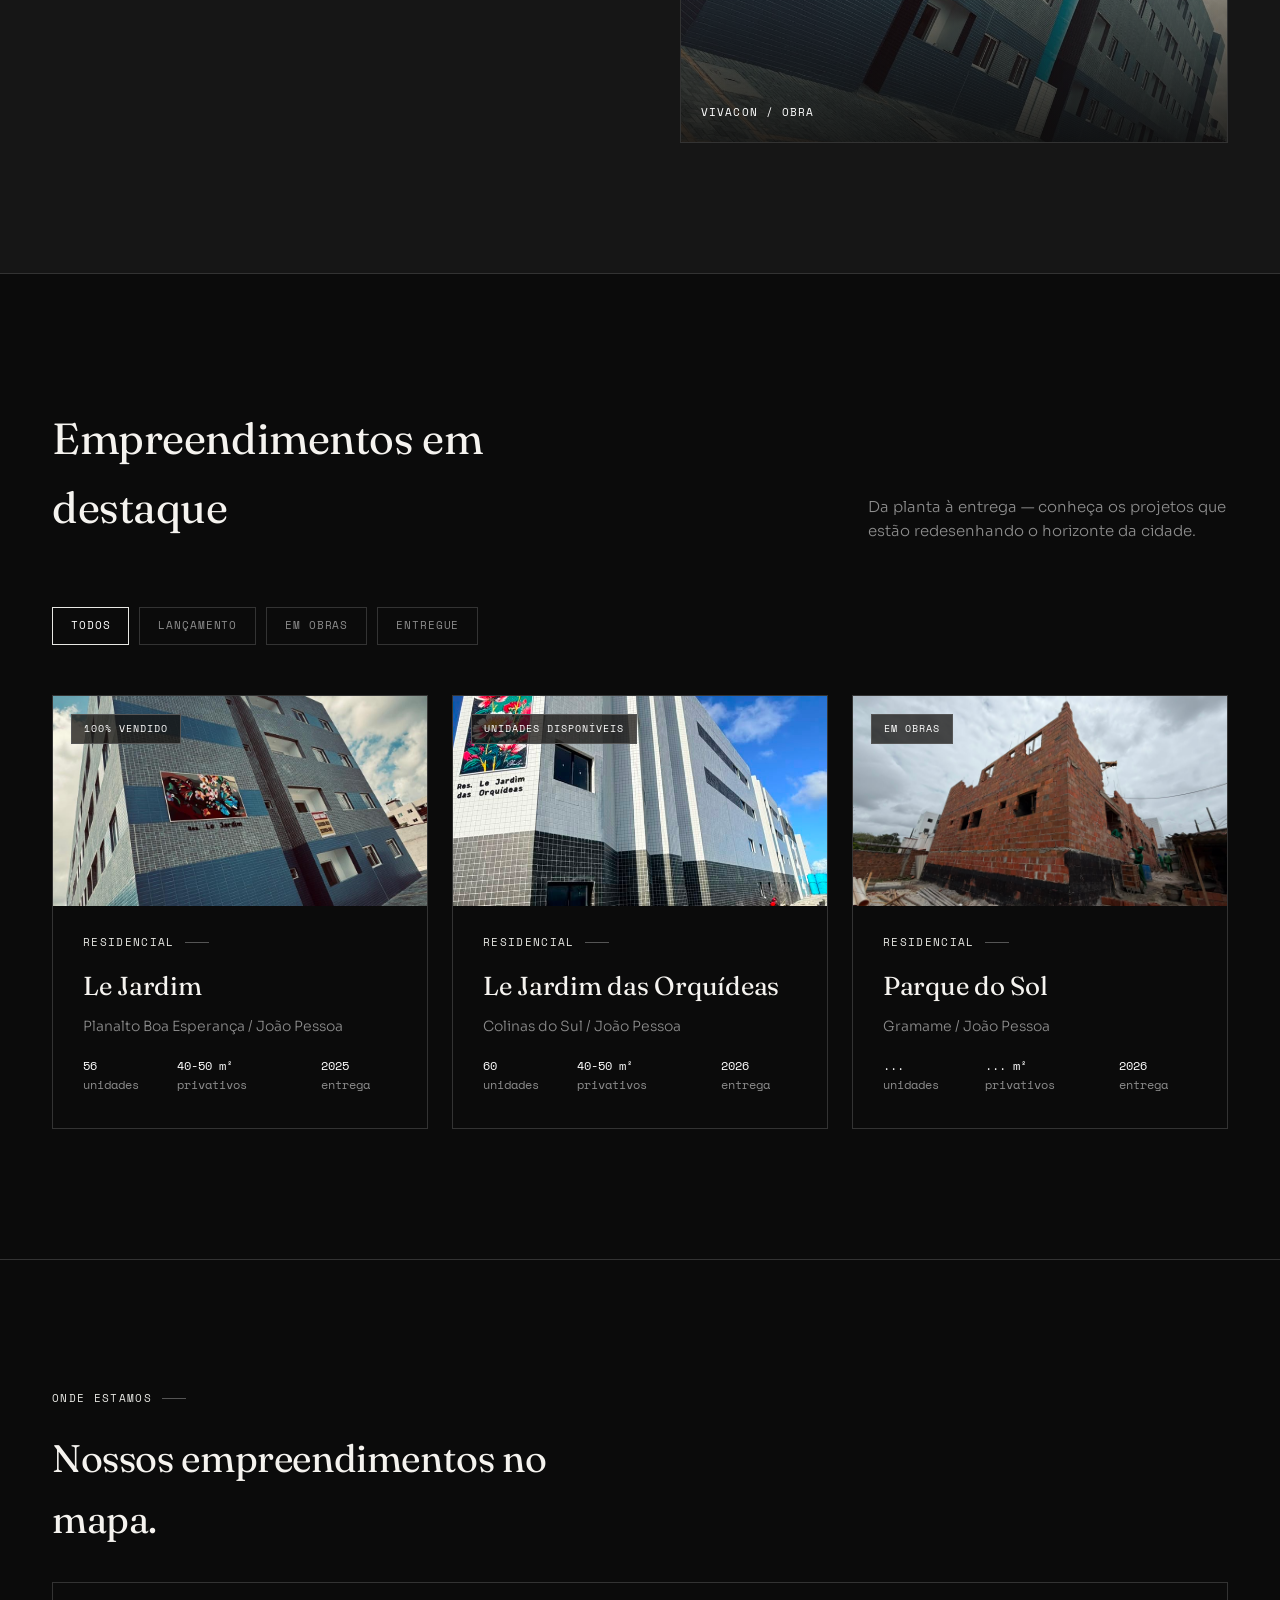
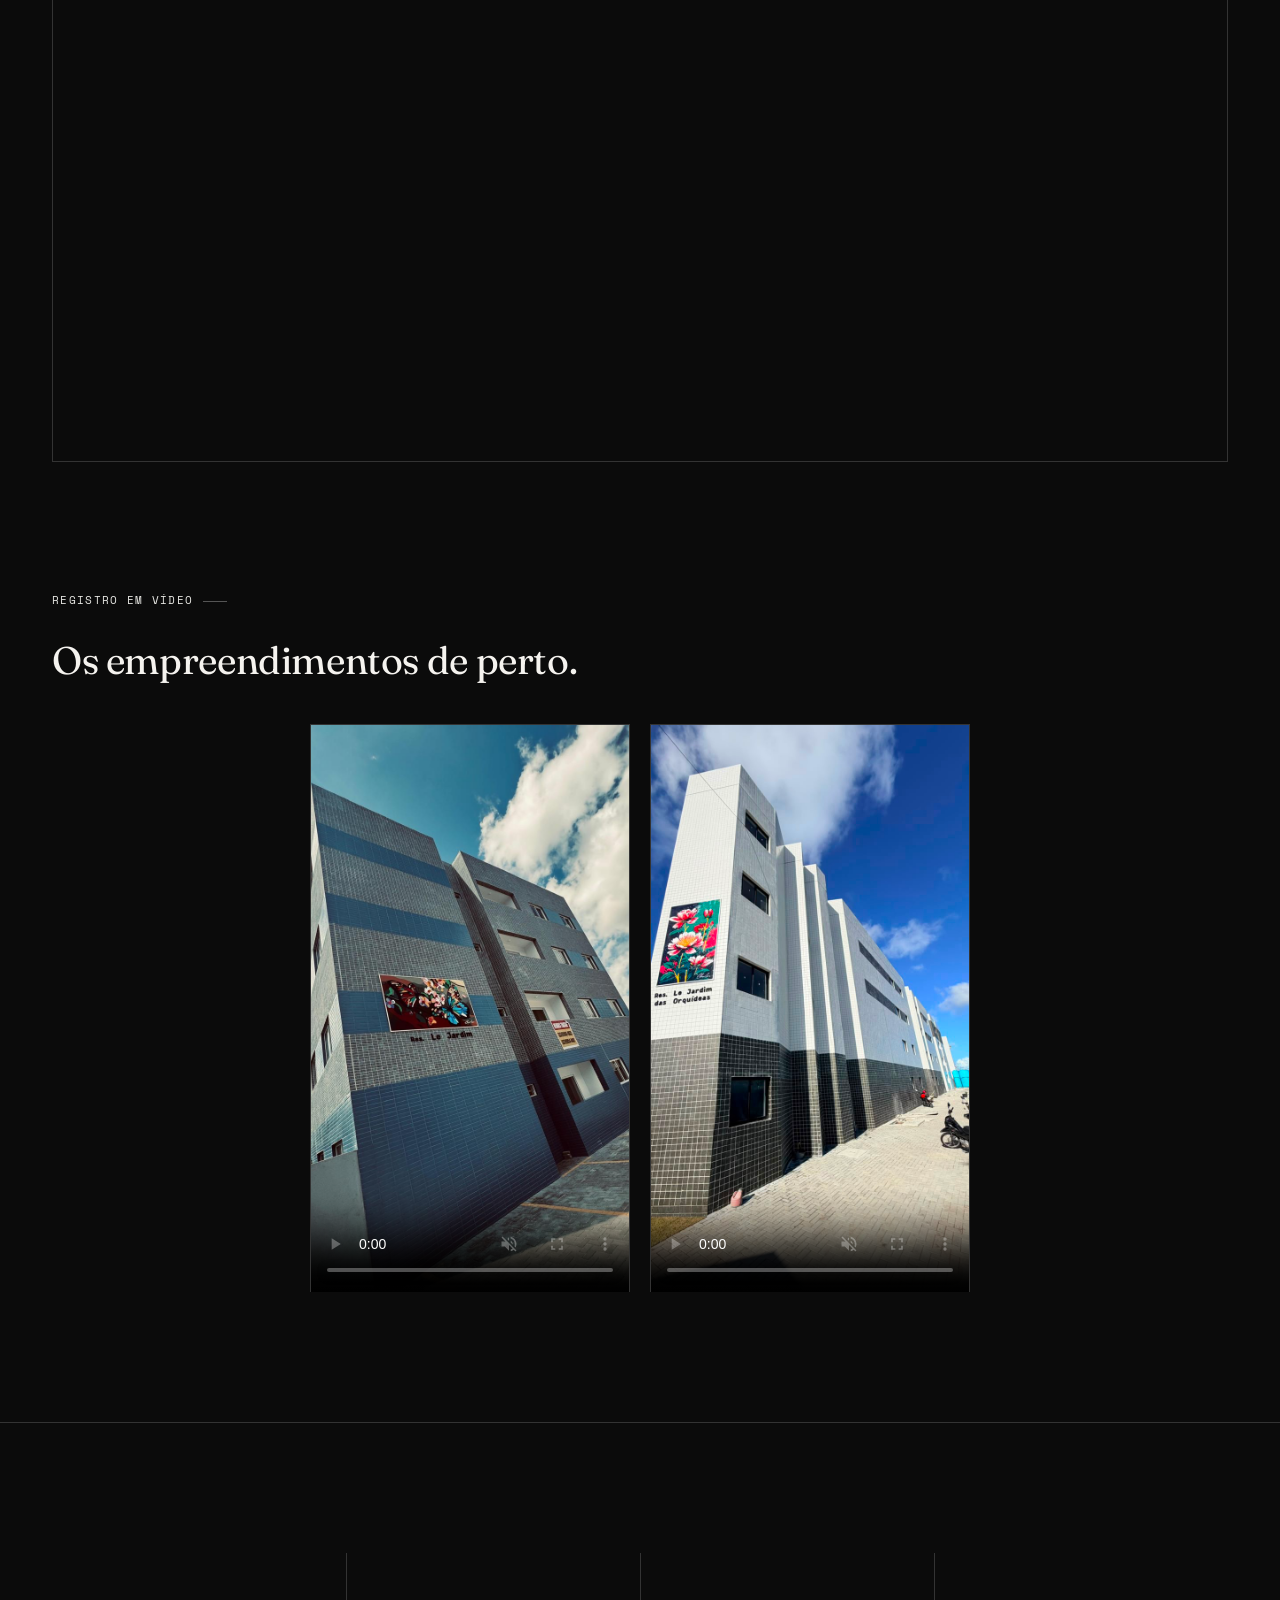
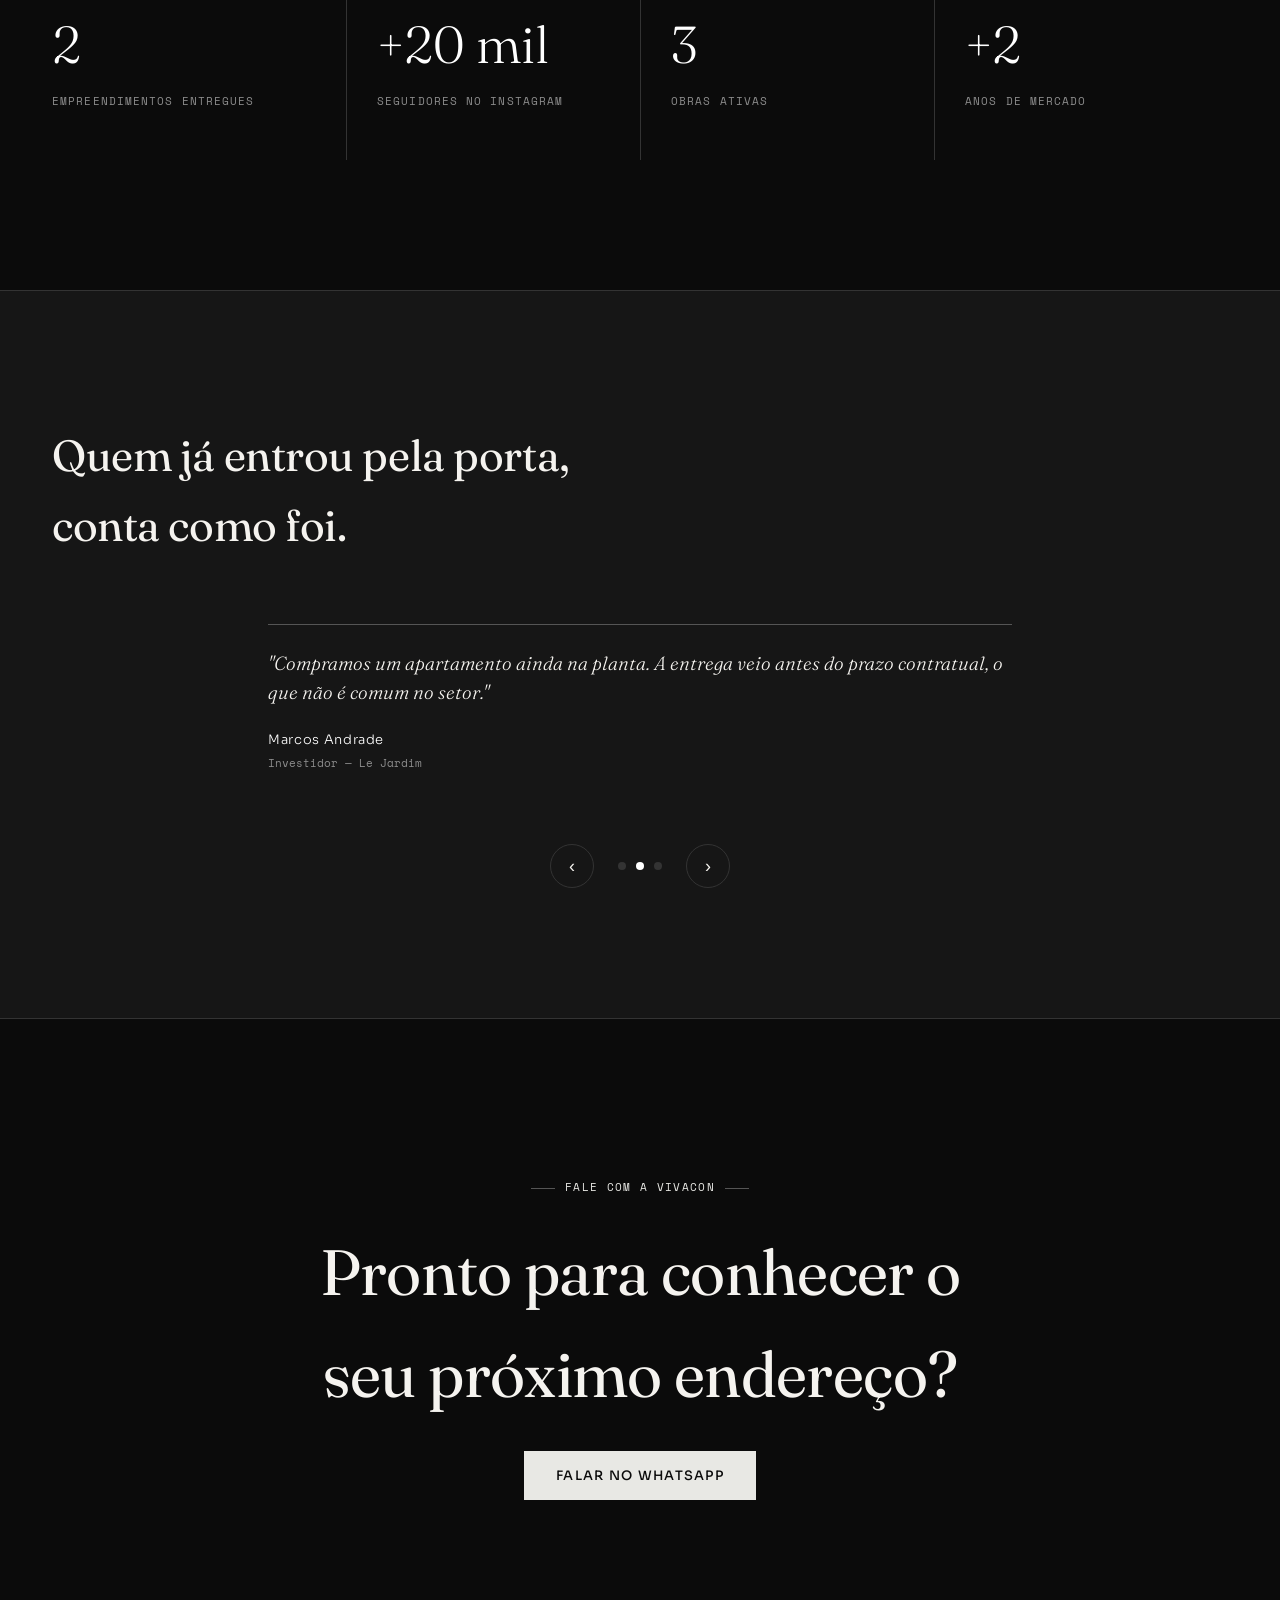
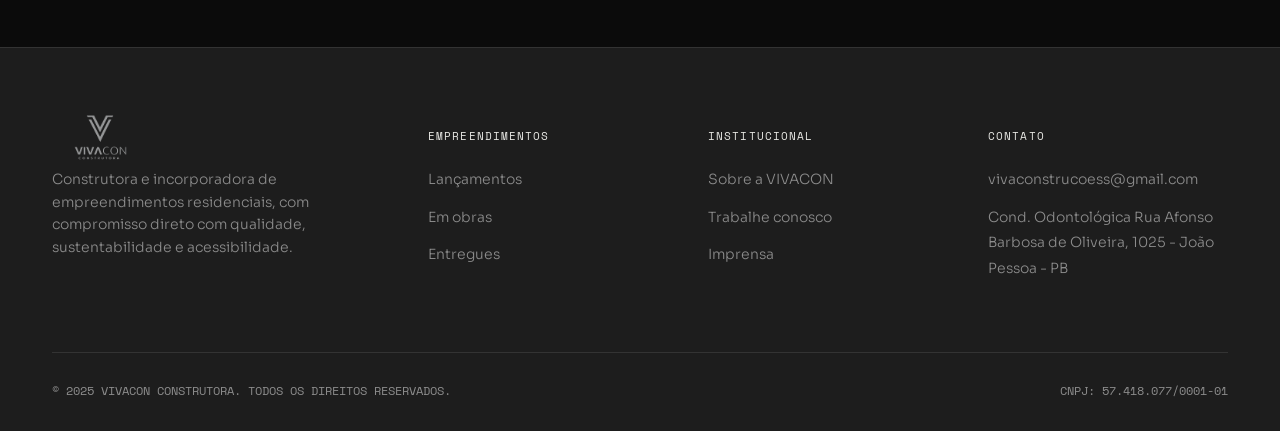
==== commit b512f0c1: "Reorganiza o código do site e corrige bugs sem mudar o visual - Separa o CSS (css/style.css) e o JS " ====
--- a/index.html
+++ b/index.html
@@ -1,1019 +1,404 @@
 <!DOCTYPE html>
 <html lang="pt-BR">
 <head>
-<meta charset="UTF-8">
-<meta name="viewport" content="width=device-width, initial-scale=1.0, viewport-fit=cover">
-<title>VIVACON — Construtora e Incorporadora</title>
-<meta name="google-site-verification" content="D0gkuEe5mXiNGheBpJ1isHxeWxSEqKyjWFQIT8TvE7Y" />
-<meta name="description" content="VIVACON Construtora — empreendimentos residenciais em João Pessoa, PB. Qualidade, sustentabilidade e acessibilidade em cada projeto, do lançamento à entrega das chaves.">
-<meta property="og:type" content="website">
-<meta property="og:site_name" content="VIVACON Construtora">
-<meta property="og:title" content="VIVACON — Construtora e Incorporadora">
-<meta property="og:description" content="Transformando sonhos em realidade. Empreendimentos residenciais com compromisso direto com qualidade, sustentabilidade e acessibilidade.">
-<meta property="og:image" content="https://vivaconconstrucoes.com.br/assets/logo.jpeg">
-<meta property="og:url" content="https://vivaconconstrucoes.com.br">
-<meta property="og:locale" content="pt_BR">
-
-<meta name="twitter:card" content="summary_large_image">
-<meta name="twitter:title" content="VIVACON — Construtora e Incorporadora">
-<meta name="twitter:description" content="Transformando sonhos em realidade. Empreendimentos residenciais com compromisso direto com qualidade, sustentabilidade e acessibilidade.">
-<meta name="twitter:image" content="https://vivaconconstrucoes.com.br/assets/logo.jpeg">
-<link rel="icon" href="assets/logo.jpeg">
-<link rel="preconnect" href="https://fonts.googleapis.com">
-<link href="https://fonts.googleapis.com/css2?family=Fraunces:opsz,wght@9..144,300;9..144,400;9..144,500;9..144,600&family=Sora:wght@300;400;500;600&family=Space+Mono:wght@400;700&display=swap" rel="stylesheet">
-<link rel="stylesheet" href="https://api.mapbox.com/mapbox-gl-js/v3.6.0/mapbox-gl.css">
-<script src="https://api.mapbox.com/mapbox-gl-js/v3.6.0/mapbox-gl.js"></script>
-<style>
-  :root{
-    --bg: #0B0B0B;
-    --surface: #161616;
-    --surface-2: #1D1D1D;
-    --hairline: #333333;
-    --ink: #F5F3EF;
-    --ink-muted: #8C8C8C;
-    --brass: #E8E8E4;
-    --brass-light: #FFFFFF;
-    --brass-dim: #555555;
+  <meta charset="UTF-8">
+  <meta name="viewport" content="width=device-width, initial-scale=1.0, viewport-fit=cover">
+  <title>VIVACON — Construtora e Incorporadora</title>
+  <meta name="description" content="VIVACON Construtora — empreendimentos residenciais em João Pessoa, PB. Qualidade, sustentabilidade e acessibilidade em cada projeto, do lançamento à entrega das chaves.">
+  <meta name="google-site-verification" content="D0gkuEe5mXiNGheBpJ1isHxeWxSEqKyjWFQIT8TvE7Y">
+  <link rel="canonical" href="https://vivaconconstrucoes.com.br/">
+
+  <!-- Open Graph / redes sociais -->
+  <meta property="og:type" content="website">
+  <meta property="og:site_name" content="VIVACON Construtora">
+  <meta property="og:title" content="VIVACON — Construtora e Incorporadora">
+  <meta property="og:description" content="Transformando sonhos em realidade. Empreendimentos residenciais com compromisso direto com qualidade, sustentabilidade e acessibilidade.">
+  <meta property="og:image" content="https://vivaconconstrucoes.com.br/assets/logo.jpeg">
+  <meta property="og:url" content="https://vivaconconstrucoes.com.br">
+  <meta property="og:locale" content="pt_BR">
+  <meta name="twitter:card" content="summary_large_image">
+  <meta name="twitter:title" content="VIVACON — Construtora e Incorporadora">
+  <meta name="twitter:description" content="Transformando sonhos em realidade. Empreendimentos residenciais com compromisso direto com qualidade, sustentabilidade e acessibilidade.">
+  <meta name="twitter:image" content="https://vivaconconstrucoes.com.br/assets/logo.jpeg">
+
+  <link rel="icon" href="assets/logo.jpeg">
+
+  <!-- Fontes -->
+  <link rel="preconnect" href="https://fonts.googleapis.com">
+  <link rel="preconnect" href="https://fonts.gstatic.com" crossorigin>
+  <!-- Só os pesos usados no site: Fraunces 300/400, Sora 300/400/500, Space Mono 400 -->
+  <link rel="stylesheet" href="https://fonts.googleapis.com/css2?family=Fraunces:opsz,wght@9..144,300;9..144,400&family=Sora:wght@300;400;500&family=Space+Mono&display=swap">
+
+  <!-- Site (o Mapbox é carregado pelo main.js só quando o mapa se aproxima da tela) -->
+  <link rel="stylesheet" href="css/style.css">
+  <script src="js/main.js" defer></script>
+
+  <!-- Sem JavaScript: some o preloader e o conteúdo aparece sem animação -->
+  <noscript>
+    <style>
+      body.loading { overflow: auto; }
+      #preloader { display: none; }
+      [data-reveal] { opacity: 1; filter: none; transform: none; }
+      .project-visual { clip-path: none; }
+    </style>
+  </noscript>
+
+  <!-- Dados estruturados para buscadores -->
+  <script type="application/ld+json">
+  {
+    "@context": "https://schema.org",
+    "@type": "GeneralContractor",
+    "name": "VIVACON Construtora",
+    "description": "Construtora e incorporadora de empreendimentos residenciais em João Pessoa, PB.",
+    "url": "https://vivaconconstrucoes.com.br/",
+    "logo": "https://vivaconconstrucoes.com.br/assets/logo.jpeg",
+    "image": "https://vivaconconstrucoes.com.br/assets/predio-02.jpeg",
+    "email": "vivaconstrucoess@gmail.com",
+    "telephone": "+55 83 99988-9835",
+    "taxID": "57.418.077/0001-01",
+    "address": {
+      "@type": "PostalAddress",
+      "streetAddress": "Rua Afonso Barbosa de Oliveira, 1025",
+      "addressLocality": "João Pessoa",
+      "addressRegion": "PB",
+      "addressCountry": "BR"
+    },
+    "areaServed": "João Pessoa, PB",
+    "sameAs": ["https://instagram.com/vivacon_construtora"]
   }
-  *{margin:0;padding:0;box-sizing:border-box;}
-  html{
-  scroll-behavior:smooth;
-  background:var(--bg);
-  height:100%;
-}
-body{
-  background:var(--bg);
-  min-height:100%;
-}
-  html{overflow-x:hidden;}
-  body{overflow-x:hidden;}
-  body{
-    background:var(--bg);
-    color:var(--ink);
-    font-family:'Sora', sans-serif;
-    font-weight:300;
-    line-height:1.6;
-    overflow-x:hidden;
-  }
-  h1,h2,h3,h4{font-family:'Fraunces', serif; font-weight:400; letter-spacing:-0.01em;}
-  .mono{font-family:'Space Mono', monospace;}
-  a{color:inherit; text-decoration:none;}
-  img{max-width:100%; display:block;}
-  .wrap{max-width:1240px; margin:0 auto; padding:0 32px;}
-
-  /* dimension-line annotation, blueprint style */
-  .dim{
-    display:flex; align-items:center; gap:10px;
-    font-family:'Space Mono', monospace;
-    font-size:11px;
-    letter-spacing:0.12em;
-    text-transform:uppercase;
-    color:var(--brass);
-  }
-  .dim::before, .dim::after{
-    content:"";
-    height:1px;
-    background:var(--brass-dim);
-    flex:0 0 24px;
-  }
-  .dim.center{justify-content:center;}
-  .dim.left::before{display:none;}
-  .dim.left{justify-content:flex-start;}
-
-  /* NAV */
-  header{
-  position:fixed;
-  top:0;
-  left:0;
-  right:0;
-  width:100%;
-  z-index:2147483646;
-  background:transparent;
-   border-bottom:1px solid transparent;
-  padding:22px 0;
-  transition:background .35s ease, padding .35s ease, border-color .35s ease;
-  transform:none;
-}
-header.scrolled{
-  background:rgba(11,11,11,0.55);
-  backdrop-filter:blur(14px) saturate(160%);
-  -webkit-backdrop-filter:blur(14px) saturate(160%);
-  border-bottom:1px solid rgba(255,255,255,0.08);
-  padding:16px 0;
-}
-  nav.wrap{display:flex; align-items:center; justify-content:space-between; position:relative;}
-  .logo{font-family:'Fraunces', serif; font-size:22px; letter-spacing:0.06em;}
-  .logo span{color:var(--brass);}
-  .logo img{height:110px; width:auto; display:block; margin:-20px 0;}
-  footer .logo img{height:64px;}
-  .nav-links{
-  position:absolute; left:50%; top:50%;
-  transform:translate(-50%, -50%);
-  display:flex; gap:36px; font-size:13px; letter-spacing:0.08em; text-transform:uppercase;
-}
-  .nav-links a{color:var(--ink-muted); transition:color .25s; position:relative;}
-  .nav-links a:hover, .nav-links a:focus-visible{color:var(--brass-light);}
-  .nav-cta{
-    border:1px solid var(--brass-dim);
-    padding:10px 22px;
-    font-size:12px; letter-spacing:0.1em; text-transform:uppercase;
-    transition:all .25s;
-  }
-  .nav-cta:hover{background:var(--brass); border-color:var(--brass); color:var(--bg);}
-  .menu-btn{display:none; background:none; border:none; color:var(--ink); font-size:24px; cursor:pointer;}
-
-  .mobile-menu{
-  position:fixed; top:0; right:0; height:100vh; width:78%; max-width:320px;
-  background:var(--surface-2);
-  border-left:1px solid var(--hairline);
-  z-index:200;
-  display:flex; flex-direction:column; gap:8px;
-  padding:100px 32px 40px;
-  transform:translateX(100%);
-  transition:transform .35s ease;
-}
-.mobile-menu.open{transform:translateX(0);}
-.mobile-menu a{
-  padding:16px 0;
-  border-bottom:1px solid var(--hairline);
-  font-size:15px; letter-spacing:0.06em; text-transform:uppercase;
-  color:var(--ink);
-}
-.mobile-menu .nav-cta{
-  margin-top:20px; text-align:center; border:1px solid var(--brass-dim);
-  padding:14px; border-bottom:1px solid var(--brass-dim);
-}
-
-  /* HERO */
-  .hero{
-  position:relative;
-  overflow:hidden;
-  min-height:100vh;
-  display:flex; flex-direction:column; justify-content:center;
-  padding-top:120px;
-  background:var(--bg);
-}
-.hero-bg{
-  position:absolute;
-  top:-15%; left:0; right:0; bottom:-15%;
-  background:url('assets/predio-02.jpeg') right center/cover no-repeat;
-  z-index:0;
-  will-change:transform;
-}
-.hero-bg::after{
-  content:"";
-  position:absolute; inset:0;
-  background:linear-gradient(100deg, var(--bg) 38%, rgba(11,11,11,0.55) 60%, rgba(11,11,11,0.25) 100%);
-}
-  .hero-building{
-    position:absolute; right:0; top:0; bottom:0; width:46%;
-    z-index:0;
-    opacity:0.9;
-  }
-  .hero-inner{position:relative; z-index:2;}
-  .eyebrow{
-    font-family:'Space Mono', monospace;
-    font-size:12px; letter-spacing:0.2em; text-transform:uppercase;
-    color:var(--brass);
-    margin-bottom:22px;
-    display:flex; align-items:center; gap:14px;
-  }
-  .eyebrow::before{content:"§"; font-size:14px;}
-  .hero h1{
-    font-size:clamp(34px, 6.2vw, 92px);
-    line-height:0.98;
-    max-width:820px;
-    color:var(--ink);
-  }
-  .hero h1 em{font-style:italic; color:var(--brass-light);}
-  .hero-sub{
-    max-width:460px;
-    margin-top:28px;
-    color:var(--ink-muted);
-    font-size:17px;
-  }
-  .hero-actions{display:flex; gap:18px; margin-top:44px; align-items:center; flex-wrap:wrap;}
-  .btn-primary{
-    background:var(--brass);
-    color:var(--bg);
-    padding:16px 32px;
-    font-size:13px; letter-spacing:0.1em; text-transform:uppercase;
-    font-weight:500;
-    transition:background .25s;
-  }
-  .btn-primary:hover{background:var(--brass-light);}
-  .btn-ghost{
-    color:var(--ink);
-    font-size:13px; letter-spacing:0.08em; text-transform:uppercase;
-    border-bottom:1px solid var(--brass-dim);
-    padding-bottom:4px;
-    transition:border-color .25s, color .25s;
-  }
-  .btn-ghost:hover{border-color:var(--brass-light); color:var(--brass-light);}
-
-  .hero-stats{
-    position:relative; z-index:2;
-    margin-top:90px;
-    display:grid; grid-template-columns:repeat(4,1fr);
-    border-top:1px solid var(--hairline);
-    padding-top:26px;
-  }
-  .hero-stats div{border-left:1px solid var(--hairline); padding-left:20px;}
-  .hero-stats div:first-child{border-left:none; padding-left:0;}
-  .stat-num{font-family:'Fraunces', serif; font-size:34px; color:var(--brass-light);}
-  .hero-stats .stat-num{font-size:clamp(17px,1.7vw,26px); line-height:1.15;}
-  .stat-label{font-family:'Space Mono', monospace; font-size:11px; letter-spacing:0.1em; text-transform:uppercase; color:var(--ink-muted); margin-top:6px;}
-
-  /* SECTION HEADERS */
-  section{padding:130px 0;}
-  .section-head{
-    display:flex; justify-content:space-between; align-items:flex-end;
-    margin-bottom:64px; gap:40px; flex-wrap:wrap;
-  }
-  .section-head h2{font-size:clamp(30px,3.4vw,48px); max-width:560px;}
-  .section-head p{max-width:360px; color:var(--ink-muted); font-size:15px;}
-
-  /* ABOUT */
-  .about{background:var(--surface); border-top:1px solid var(--hairline); border-bottom:1px solid var(--hairline);}
-  .about-grid{display:grid; grid-template-columns:1fr 1fr; gap:80px; align-items:center;}
-  .about-copy p{color:var(--ink-muted); margin-bottom:18px; font-size:16px;}
-  .about-copy p:first-child{color:var(--ink); font-size:20px; font-family:'Fraunces', serif; font-weight:400; line-height:1.5;}
-  .about-visual{position:relative;}
-  .about-frame{
-    aspect-ratio:4/5;
-    background:url('assets/predio-02.jpeg') center/cover no-repeat;
-    border:1px solid var(--hairline);
-    position:relative;
-    overflow:hidden;
-  }
-  .about-frame::before{
-    content:"";
-    position:absolute; inset:0;
-    background:linear-gradient(180deg, rgba(11,11,11,0) 55%, rgba(11,11,11,0.88) 100%);
-  }
-  .about-frame::after{
-    content:"VIVACON / OBRA";
-    position:absolute; bottom:20px; left:20px; z-index:2;
-    font-family:'Space Mono', monospace; font-size:11px; letter-spacing:0.1em;
-    color:var(--brass-light);
-  }
-
-  /* PROJECTS */
-  .filter-row{display:flex; gap:10px; margin-bottom:50px; flex-wrap:wrap;}
-  .filter-pill{
-    font-family:'Space Mono', monospace; font-size:11px; letter-spacing:0.08em; text-transform:uppercase;
-    border:1px solid var(--hairline); padding:9px 18px; color:var(--ink-muted);
-    cursor:pointer; transition:all .2s;
-  }
-  .filter-pill.active, .filter-pill:hover{border-color:var(--brass); color:var(--brass-light);}
-  .projects-grid{display:flex; flex-wrap:wrap; gap:24px;}
-  .projects-grid{display:grid; grid-template-columns:repeat(3, 1fr); gap:24px;}
-.projects-grid .project-card{border:1px solid var(--hairline);}
-  .project-card{
-  background:var(--bg); position:relative; overflow:hidden; cursor:pointer;
-  display:flex; flex-direction:column;
-  transition:transform .35s ease, box-shadow .35s ease;
-}
-.project-card:hover{
-  transform:translateY(-6px);
-  box-shadow:0 20px 40px rgba(0,0,0,0.5);
-}
-  .project-visual{
-  aspect-ratio:16/9;
-  position:relative;
-  background:linear-gradient(160deg, #1D1D1D, #101010);
-  background-size:cover;
-  background-position:center;
-  transition:transform .5s ease, clip-path 1.1s cubic-bezier(0.65,0,0.35,1);
-  clip-path:inset(100% 0 0 0);
-}
-.project-card.in .project-visual{
-  clip-path:inset(0 0 0 0);
-}
-  .project-card:hover .project-visual{transform:scale(1.08);}
-  .status-tag{
-    position:absolute; top:18px; left:18px; z-index:2;
-    font-family:'Space Mono', monospace; font-size:10px; letter-spacing:0.1em; text-transform:uppercase;
-    padding:6px 12px; border:1px solid var(--brass-dim); color:var(--brass-light);
-    background:rgba(20,18,15,0.75);
-  }
-  .project-info{padding:28px 30px 34px;}
-  .project-info .dim{margin-bottom:14px;}
-  .project-info h3{font-size:26px; margin-bottom:8px;}
-  .project-info .loc{color:var(--ink-muted); font-size:14px; margin-bottom:18px;}
-  .project-specs{display:flex; gap:24px; font-family:'Space Mono', monospace; font-size:12px; color:var(--ink-muted);}
-  .project-specs b{color:var(--brass-light); font-weight:400;}
-
-  /* NUMBERS STRIP */
-  .numbers{border-top:1px solid var(--hairline);}
-  .numbers-grid{display:grid; grid-template-columns:repeat(4,1fr);}
-  .numbers-grid > div{padding:50px 30px; border-left:1px solid var(--hairline);}
-  .numbers-grid > div:first-child{border-left:none; padding-left:0;}
-  .numbers-grid .stat-num{font-size:52px;}
-
-  /* TESTIMONIALS */
-  .testi{background:var(--surface); border-top:1px solid var(--hairline); border-bottom:1px solid var(--hairline);}
-  .testi-grid{display:grid; grid-template-columns:repeat(3,1fr); gap:40px;}
-  .testi-card{border-top:1px solid var(--brass-dim); padding-top:24px;}
-  .testi-card p{font-family:'Fraunces', serif; font-size:19px; font-style:italic; color:var(--ink); margin-bottom:24px; line-height:1.5;}
-  .testi-name{font-size:13px; letter-spacing:0.05em; color:var(--brass-light);}
-  .testi-role{font-family:'Space Mono', monospace; font-size:11px; color:var(--ink-muted); margin-top:4px;}
-
-  /* CTA */
-  .cta-section{text-align:center; padding:160px 0;}
-  .cta-section h2{font-size:clamp(34px,5vw,64px); max-width:760px; margin:0 auto 36px;}
-
-  /* FOOTER */
-  footer{background:var(--surface-2); border-top:1px solid var(--hairline); padding:80px 0 30px;}
-  .footer-grid{display:grid; grid-template-columns:1.4fr 1fr 1fr 1fr; gap:40px; padding-bottom:60px; border-bottom:1px solid var(--hairline);}
-  .footer-grid h4{font-family:'Space Mono', monospace; font-size:11px; letter-spacing:0.1em; text-transform:uppercase; color:var(--brass); margin-bottom:20px; font-weight:400;}
-  .footer-grid ul{list-style:none;}
-  .footer-grid li{margin-bottom:12px;}
-  .footer-grid a, .footer-grid p{color:var(--ink-muted); font-size:14px; overflow-wrap:anywhere; word-break:break-word;}
-  .footer-grid a:hover{color:var(--brass-light);}
-  .footer-bottom{display:flex; justify-content:space-between; padding-top:28px; font-size:12px; color:var(--ink-muted); font-family:'Space Mono', monospace;}
-
-  [data-reveal]{
-  opacity:0;
-  transform:translateY(32px) scale(0.98);
-  filter:blur(6px);
-  transition:opacity 1s cubic-bezier(0.22,1,0.36,1), transform 1s cubic-bezier(0.22,1,0.36,1), filter 1s cubic-bezier(0.22,1,0.36,1);
-}
-[data-reveal].in{
-  opacity:1;
-  transform:translateY(0) scale(1);
-  filter:blur(0);
-}
-
-  @media (max-width: 880px){
-    .nav-links, .nav-cta{display:none;}
-    .menu-btn{display:block;}
-    .hero-building{display:none;}
-    .hero-stats{grid-template-columns:repeat(2,1fr); row-gap:26px;}
-    .about-grid, .numbers-grid, .testi-grid{grid-template-columns:1fr;}
-    .projects-grid{grid-template-columns:1fr;}
-    .numbers-grid > div{border-left:none; border-top:1px solid var(--hairline); padding-left:0;}
-    .numbers-grid > div:first-child{border-top:none;}
-    .footer-grid{grid-template-columns:1fr 1fr;}
-    section{padding:80px 0;}
-    .footer-bottom{flex-direction:column; align-items:flex-start; gap:10px; padding-bottom:90px;}
-  }
-  .social-float{
-  position:fixed; right:24px; bottom:24px; z-index:150;
-  display:flex; flex-direction:column; gap:14px; align-items:center;
-}
-.social-float a{
-  width:44px; height:44px; border-radius:50%;
-  display:flex; align-items:center; justify-content:center;
-  background:rgba(40,40,40,0.9);
-  color:var(--ink);
-  transition:transform .2s, background .2s;
-}
-.social-float a:hover{transform:scale(1.08);}
-.social-float a svg{width:20px; height:20px;}
-.social-float a.whatsapp{
-  width:56px; height:56px;
-  background:#25D366; color:#fff;
-}
-.social-float a.whatsapp svg{width:26px; height:26px;}
-@media (max-width:600px){
-  .social-float{right:16px; bottom:16px; gap:10px;}
-  .social-float a{width:38px; height:38px;}
-  .social-float a.whatsapp{width:50px; height:50px;}
-}
-.project-visual[data-gallery]{cursor:zoom-in;}
-.lightbox{
-  position:fixed; inset:0; z-index:2147483647;
-  background:rgba(6,6,6,0.95);
-  display:none; align-items:center; justify-content:center;
-  padding:40px;
-}
-.lightbox.open{display:flex;}
-.lightbox img{max-width:90vw; max-height:85vh; object-fit:contain; border:1px solid var(--hairline);}
-.lightbox-close{
-  position:absolute; top:24px; right:28px;
-  background:none; border:none; color:var(--ink); font-size:32px; cursor:pointer; line-height:1;
-}
-.lightbox-arrow{
-  position:absolute; top:50%; transform:translateY(-50%);
-  background:rgba(40,40,40,0.7); border:none; color:var(--ink);
-  width:48px; height:48px; border-radius:50%;
-  font-size:24px; cursor:pointer; display:flex; align-items:center; justify-content:center;
-  transition:background .2s;
-}
-.lightbox-arrow:hover{background:var(--brass-dim);}
-.lightbox-prev{left:24px;}
-.lightbox-next{right:24px;}
-.lightbox-counter{
-  position:absolute; bottom:24px; left:50%; transform:translateX(-50%);
-  font-family:'Space Mono', monospace; font-size:12px; color:var(--ink-muted); letter-spacing:0.1em;
-}
-@media (max-width:600px){
-  .lightbox-arrow{width:38px; height:38px; font-size:18px;}
-  .lightbox-prev{left:10px;} .lightbox-next{right:10px;}
-}
-.map-section{border-top:1px solid var(--hairline);}
-#map{
-  width:100%; height:480px;
-  border:1px solid var(--hairline);
-}
-.mapboxgl-popup-content{
-  background:var(--surface-2) !important; color:var(--ink);
-  border:1px solid var(--hairline); border-radius:0 !important;
-  padding:14px 16px !important;
-  box-shadow:none !important;
-}
-.mapboxgl-popup-tip{border-top-color:var(--surface-2) !important; border-bottom-color:var(--surface-2) !important;}
-.mapboxgl-popup-close-button{color:var(--ink-muted); font-size:16px;}
-.map-popup-title{font-family:'Fraunces', serif; font-size:16px; margin-bottom:4px;}
-.map-popup-status{font-family:'Space Mono', monospace; font-size:11px; color:var(--brass);}
-
-.testi-carousel{position:relative; max-width:760px; margin:0 auto; overflow:hidden;}
-@media (max-width:600px){
-  .testi-carousel{padding:0 8px;}
-  .testi-nav{gap:16px;}
-}
-.testi-track{
-  display:flex;
-  transition:transform .5s ease;
-}
-.testi-slide{
-  flex:0 0 100%;
-  padding:0 8px;
-}
-.testi-carousel .testi-card{
-  border-top:1px solid var(--brass-dim); padding-top:24px;
-  min-height:180px;
-}
-.testi-nav{
-  display:flex; align-items:center; justify-content:center; gap:24px;
-  margin-top:40px;
-}
-.testi-arrow{
-  width:44px; height:44px; border-radius:50%;
-  border:1px solid var(--hairline); background:none; color:var(--ink);
-  font-size:18px; cursor:pointer;
-  display:flex; align-items:center; justify-content:center;
-  transition:border-color .2s, color .2s;
-}
-.testi-arrow:hover{border-color:var(--brass); color:var(--brass-light);}
-.testi-dots{display:flex; gap:10px;}
-.testi-dot{
-  width:8px; height:8px; border-radius:50%;
-  background:var(--hairline); border:none; cursor:pointer;
-  transition:background .2s;
-}
-.testi-dot.active{background:var(--brass-light);}
-body::before{
-  content:"";
-  position:fixed; inset:0; z-index:9997;
-  pointer-events:none;
-  opacity:0.06;
-  background-image:url("data:image/svg+xml,%3Csvg xmlns='http://www.w3.org/2000/svg' width='200' height='200'%3E%3Cfilter id='n'%3E%3CfeTurbulence type='fractalNoise' baseFrequency='0.9' numOctaves='2' stitchTiles='stitch'/%3E%3C/filter%3E%3Crect width='100%25' height='100%25' filter='url(%23n)'/%3E%3C/svg%3E");
-}
-::-webkit-scrollbar{
-  width:10px;
-}
-::-webkit-scrollbar-track{
-  background:var(--bg);
-}
-::-webkit-scrollbar-thumb{
-  background:var(--brass-dim);
-  border-radius:0;
-  border:2px solid var(--bg);
-  background-clip:padding-box;
-}
-::-webkit-scrollbar-thumb:hover{
-  background:var(--brass-light);
-}
-html{
-  scrollbar-width:thin;
-  scrollbar-color:var(--brass-dim) var(--bg);
-}
-#preloader{
-  position:fixed; inset:0; z-index:2147483647;
-  background:var(--bg);
-  display:flex; align-items:center; justify-content:center;
-  transition:opacity .6s ease, visibility .6s ease;
-}
-#preloader img{
-  height:110px; width:auto;
-  animation:preloaderPulse 1.4s ease-in-out infinite;
-}
-#preloader.hide{
-  opacity:0;
-  visibility:hidden;
-  pointer-events:none;
-}
-@keyframes preloaderPulse{
-  0%, 100%{ opacity:0.4; transform:scale(0.96); }
-  50%{ opacity:1; transform:scale(1); }
-}
-body.loading{ overflow:hidden; }
-.reveal-line{
-  display:inline-block;
-  overflow:hidden;
-  vertical-align:top;
-}
-.reveal-line span{
-  display:inline-block;
-  transform:translateY(110%);
-  opacity:0;
-  animation:revealUp 1.3s cubic-bezier(0.22,1,0.36,1) forwards;
-}
-.reveal-line:nth-child(1) span{ animation-delay:.15s; }
-@keyframes revealUp{
-  to{ transform:translateY(0); opacity:1; }
-}
-@media (max-width:600px){
-  header{
-    position:fixed !important;
-    top:0 !important;
-    left:0 !important;
-    right:0 !important;
-    width:100% !important;
-    transform:none !important;
-  }
-}
-
-</style>
+  </script>
 </head>
-<body>
-<div id="preloader">
-  <img src="assets/logo-vivacon-cropped.png" alt="Vivacon Construtora">
-</div>
-<script>
-  let unlocked = false;
-  function unlockScroll(){
-    if(unlocked) return;
-    unlocked = true;
-    const preloader = document.getElementById('preloader');
-    document.body.classList.remove('loading');
-    setTimeout(function(){
-      preloader.classList.add('hide');
-    }, 400);
-  }
-  window.addEventListener('load', unlockScroll);
-  setTimeout(unlockScroll, 3000);
-  document.body.classList.add('loading');
-</script>
-<header id="header">
-  <nav class="wrap">
-    <div class="logo"><img src="assets/logo-vivacon-cropped.png" alt="Vivacon Construtora"></div>
-    <div class="nav-links">
-      <a href="#sobre">Sobre</a>
-      <a href="#empreendimentos">Empreendimentos</a>
-      <a href="#numeros">Estatísticas</a>
-      <a href="#contato">Contato</a>
+<body class="loading">
+
+  <div id="preloader" aria-hidden="true">
+    <img src="assets/logo-vivacon.png" width="495" height="330" alt="">
+  </div>
+
+  <!-- Cabeçalho ============================================================ -->
+  <header id="header" class="site-header">
+    <nav class="wrap site-nav" aria-label="Navegação principal">
+      <div class="logo"><img src="assets/logo-vivacon.png" width="495" height="330" alt="Vivacon Construtora"></div>
+      <div class="nav-links">
+        <a href="#sobre">Sobre</a>
+        <a href="#empreendimentos">Empreendimentos</a>
+        <a href="#numeros">Estatísticas</a>
+        <a href="#contato">Contato</a>
+      </div>
+      <button type="button" class="menu-btn" id="menuBtn" aria-label="Abrir menu" aria-expanded="false" aria-controls="mobileMenu">☰</button>
+    </nav>
+  </header>
+
+  <!-- inert: fechado, o menu fica fora da tela e não recebe foco do teclado -->
+  <nav class="mobile-menu" id="mobileMenu" aria-label="Menu" inert>
+    <a href="#sobre">Sobre</a>
+    <a href="#empreendimentos">Empreendimentos</a>
+    <a href="#numeros">Estatísticas</a>
+    <a href="#contato">Contato</a>
+  </nav>
+
+  <main>
+
+    <!-- Hero =============================================================== -->
+    <section class="hero">
+      <div class="hero-bg" aria-hidden="true"></div>
+      <div class="wrap hero-inner">
+        <p class="eyebrow">Construtora &amp; Incorporadora</p>
+        <h1>
+          <span class="reveal-line"><span>Transformando</span></span><br>
+          <em><span class="reveal-line"><span>sonhos em</span></span><br>
+          <span class="reveal-line"><span>realidade.</span></span></em>
+        </h1>
+        <p class="hero-sub">A VIVACON projeta, constrói e entrega empreendimentos residenciais com compromisso direto com qualidade, sustentabilidade e acessibilidade.</p>
+        <div class="hero-actions">
+          <a href="#empreendimentos" class="btn-primary">Ver empreendimentos</a>
+          <a href="#sobre" class="btn-ghost">Conhecer a construtora</a>
+        </div>
+        <div class="hero-stats">
+          <div>
+            <div class="stat-num">Qualidade</div>
+            <div class="stat-label">Em cada detalhe da obra</div>
+          </div>
+          <div>
+            <div class="stat-num">Sustentabilidade</div>
+            <div class="stat-label">Construção consciente</div>
+          </div>
+          <div>
+            <div class="stat-num">Acessibilidade</div>
+            <div class="stat-label">Projetos para todos</div>
+          </div>
+          <div>
+            <div class="stat-num" data-target="20" data-prefix="+" data-suffix=" mil">+20 mil</div>
+            <div class="stat-label">Seguidores no Instagram</div>
+          </div>
+        </div>
+      </div>
+    </section>
+
+    <!-- Sobre ============================================================== -->
+    <section id="sobre" class="about">
+      <div class="wrap about-grid">
+        <div class="about-copy" data-reveal>
+          <p>A VIVACON constrói mais do que edifícios — constrói a parte da cidade onde a vida das pessoas realmente acontece.</p>
+          <p>Somos uma construtora e incorporadora com atuação em empreendimentos residenciais, guiada por três compromissos que estão em tudo o que entregamos: qualidade em cada detalhe da obra, sustentabilidade nas escolhas do canteiro ao acabamento, e acessibilidade para que o projeto funcione para todos.</p>
+          <p>Cada empreendimento é acompanhado de perto, do lançamento à entrega das chaves — para que o que foi prometido na planta seja exatamente o que chega até você.</p>
+          <div class="dim left">João Pessoa / Paraíba</div>
+        </div>
+        <div class="about-visual" data-reveal>
+          <div class="about-frame" role="img" aria-label="Fachada de empreendimento VIVACON"></div>
+        </div>
+      </div>
+    </section>
+
+    <!-- Empreendimentos =====================================================
+         Para cadastrar um empreendimento, copie um <article> abaixo.
+         - data-status: lancamento | obras | entregue (pode combinar, separado por espaço)
+         - data-lat / data-lng: posição do pino no mapa
+         - data-gallery: fotos da galeria, separadas por vírgula
+    ===================================================================== -->
+    <section id="empreendimentos">
+      <div class="wrap">
+        <div class="section-head">
+          <h2>Empreendimentos em destaque</h2>
+          <p>Da planta à entrega — conheça os projetos que estão redesenhando o horizonte da cidade.</p>
+        </div>
+
+        <div class="filter-row" role="group" aria-label="Filtrar empreendimentos">
+          <button type="button" class="filter-pill active" data-filter="todos" aria-pressed="true">Todos</button>
+          <button type="button" class="filter-pill" data-filter="lancamento" aria-pressed="false">Lançamento</button>
+          <button type="button" class="filter-pill" data-filter="obras" aria-pressed="false">Em obras</button>
+          <button type="button" class="filter-pill" data-filter="entregue" aria-pressed="false">Entregue</button>
+        </div>
+
+        <div class="projects-grid">
+
+          <article class="project-card" data-reveal data-status="entregue lancamento" data-lat="-7.194588" data-lng="-34.859039">
+            <div class="project-visual" role="button" tabindex="0"
+                 data-gallery="assets/le-jardim-01.jpeg, assets/le-jardim-02.jpeg, assets/le-jardim-03.jpeg"
+                 style="background-image: url('assets/le-jardim-01.jpeg')">
+              <span class="status-tag">100% Vendido</span>
+            </div>
+            <div class="project-info">
+              <div class="dim left">Residencial</div>
+              <h3>Le Jardim</h3>
+              <div class="loc">Planalto Boa Esperança / João Pessoa</div>
+              <div class="project-specs">
+                <span><b>56</b> unidades</span>
+                <span><b>40-50 m²</b> privativos</span>
+                <span><b>2025</b> entrega</span>
+              </div>
+            </div>
+          </article>
+
+          <article class="project-card" data-reveal data-status="entregue" data-lat="-7.196555" data-lng="-34.882385">
+            <div class="project-visual" role="button" tabindex="0"
+                 data-gallery="assets/le-jardim-orquideas-01.jpeg, assets/le-jardim-orquideas-02.jpeg, assets/le-jardim-orquideas-03.jpeg, assets/le-jardim-orquideas-04.jpeg, assets/le-jardim-orquideas-05.jpeg"
+                 style="background-image: url('assets/le-jardim-orquideas-01.jpeg')">
+              <span class="status-tag">Unidades Disponíveis</span>
+            </div>
+            <div class="project-info">
+              <div class="dim left">Residencial</div>
+              <h3>Le Jardim das Orquídeas</h3>
+              <div class="loc">Colinas do Sul / João Pessoa</div>
+              <div class="project-specs">
+                <span><b>60</b> unidades</span>
+                <span><b>40-50 m²</b> privativos</span>
+                <span><b>2026</b> entrega</span>
+              </div>
+            </div>
+          </article>
+
+          <article class="project-card" data-reveal data-status="obras" data-lat="-7.219819" data-lng="-34.843102">
+            <div class="project-visual" role="button" tabindex="0"
+                 data-gallery="assets/parque-do-sol-01.jpeg, assets/parque-do-sol-02.jpeg, assets/parque-do-sol-03.jpeg"
+                 style="background-image: url('assets/parque-do-sol-01.jpeg')">
+              <span class="status-tag">Em obras</span>
+            </div>
+            <div class="project-info">
+              <div class="dim left">Residencial</div>
+              <h3>Parque do Sol</h3>
+              <div class="loc">Gramame / João Pessoa</div>
+              <div class="project-specs">
+                <span><b>...</b> unidades</span>
+                <span><b>... m²</b> privativos</span>
+                <span><b>2026</b> entrega</span>
+              </div>
+            </div>
+          </article>
+
+        </div>
+      </div>
+    </section>
+
+    <!-- Mapa =============================================================== -->
+    <section class="map-section">
+      <div class="wrap">
+        <div class="dim left section-kicker">Onde estamos</div>
+        <h2 class="section-title">Nossos empreendimentos no mapa.</h2>
+        <div id="map" role="region" aria-label="Mapa dos empreendimentos"></div>
+      </div>
+    </section>
+
+    <!-- Vídeos ============================================================= -->
+    <section class="video-section">
+      <div class="wrap">
+        <div class="dim left section-kicker">Registro em vídeo</div>
+        <h2 class="section-title">Os empreendimentos de perto.</h2>
+        <div class="video-row">
+          <video controls playsinline muted preload="metadata" poster="assets/le-jardim-01.jpeg" aria-label="Vídeo do Le Jardim">
+            <source src="assets/le-jardim-video.mp4" type="video/mp4">
+          </video>
+          <video controls playsinline muted preload="metadata" poster="assets/le-jardim-orquideas-01.jpeg" aria-label="Vídeo do Le Jardim das Orquídeas">
+            <source src="assets/le-jardim-orquideas-video.mp4" type="video/mp4">
+          </video>
+        </div>
+      </div>
+    </section>
+
+    <!-- Números ============================================================ -->
+    <section id="numeros" class="numbers">
+      <div class="wrap">
+        <div class="numbers-grid">
+          <div data-reveal>
+            <div class="stat-num">2</div>
+            <div class="stat-label">Empreendimentos entregues</div>
+          </div>
+          <div data-reveal>
+            <div class="stat-num" data-target="20" data-prefix="+" data-suffix=" mil">+20 mil</div>
+            <div class="stat-label">Seguidores no Instagram</div>
+          </div>
+          <div data-reveal>
+            <div class="stat-num">3</div>
+            <div class="stat-label">Obras ativas</div>
+          </div>
+          <div data-reveal>
+            <div class="stat-num" data-target="2" data-prefix="+">+2</div>
+            <div class="stat-label">Anos de mercado</div>
+          </div>
+        </div>
+      </div>
+    </section>
+
+    <!-- Depoimentos ======================================================== -->
+    <section class="testi">
+      <div class="wrap">
+        <div class="section-head">
+          <h2>Quem já entrou pela porta,<br>conta como foi.</h2>
+        </div>
+
+        <div class="testi-carousel" aria-roledescription="carrossel" aria-label="Depoimentos de clientes">
+          <div class="testi-track" id="testiTrack">
+            <div class="testi-slide">
+              <figure class="testi-card">
+                <blockquote>
+                  <p>"Acompanhei a obra mês a mês pelo relatório da construtora. Recebi exatamente o que vi na planta — sem surpresas."</p>
+                </blockquote>
+                <figcaption>
+                  <div class="testi-name">Renata Figueiredo</div>
+                  <div class="testi-role">Proprietária — Le Jardim</div>
+                </figcaption>
+              </figure>
+            </div>
+            <div class="testi-slide">
+              <figure class="testi-card">
+                <blockquote>
+                  <p>"Compramos um apartamento ainda na planta. A entrega veio antes do prazo contratual, o que não é comum no setor."</p>
+                </blockquote>
+                <figcaption>
+                  <div class="testi-name">Marcos Andrade</div>
+                  <div class="testi-role">Investidor — Le Jardim</div>
+                </figcaption>
+              </figure>
+            </div>
+            <div class="testi-slide">
+              <figure class="testi-card">
+                <blockquote>
+                  <p>"O que mais pesou na decisão foi o histórico: 2 anos sem uma obra atrasada. Isso não se improvisa."</p>
+                </blockquote>
+                <figcaption>
+                  <div class="testi-name">Juliana Prado</div>
+                  <div class="testi-role">Proprietária — Le Jardim das Orquideas</div>
+                </figcaption>
+              </figure>
+            </div>
+          </div>
+
+          <div class="testi-nav">
+            <button type="button" class="testi-arrow" id="testiPrev" aria-label="Depoimento anterior">‹</button>
+            <div class="testi-dots" id="testiDots"></div>
+            <button type="button" class="testi-arrow" id="testiNext" aria-label="Próximo depoimento">›</button>
+          </div>
+        </div>
+      </div>
+    </section>
+
+    <!-- Contato ============================================================ -->
+    <section id="contato" class="cta-section">
+      <div class="wrap">
+        <div class="dim center">Fale com a VIVACON</div>
+        <h2>Pronto para conhecer o<br>seu próximo endereço?</h2>
+        <a href="https://chat.whatsapp.com/JsNdxO5MnBZIrKzy62pLfI?mode=hqrt3" class="btn-primary" target="_blank" rel="noopener">Falar no WhatsApp</a>
+      </div>
+    </section>
+
+  </main>
+
+  <!-- Rodapé =============================================================== -->
+  <footer class="site-footer">
+    <div class="wrap">
+      <div class="footer-grid">
+        <div>
+          <div class="logo"><img src="assets/logo-vivacon.png" width="495" height="330" alt="Vivacon Construtora" loading="lazy"></div>
+          <p>Construtora e incorporadora de empreendimentos residenciais, com compromisso direto com qualidade, sustentabilidade e acessibilidade.</p>
+        </div>
+        <div>
+          <h4>Empreendimentos</h4>
+          <ul>
+            <li><a href="#empreendimentos" data-filter-link="lancamento">Lançamentos</a></li>
+            <li><a href="#empreendimentos" data-filter-link="obras">Em obras</a></li>
+            <li><a href="#empreendimentos" data-filter-link="entregue">Entregues</a></li>
+          </ul>
+        </div>
+        <div>
+          <h4>Institucional</h4>
+          <ul>
+            <li><a href="#sobre">Sobre a VIVACON</a></li>
+            <li><a href="https://wa.me/5583999889835" target="_blank" rel="noopener">Trabalhe conosco</a></li>
+            <li><a href="#">Imprensa</a></li>
+          </ul>
+        </div>
+        <div>
+          <h4>Contato</h4>
+          <ul>
+            <li><a href="mailto:vivaconstrucoess@gmail.com">vivaconstrucoess@gmail.com</a></li>
+            <li><a href="https://maps.app.goo.gl/Sk5SNHUQZ1w1S2Ne9" target="_blank" rel="noopener">Cond. Odontológica Rua Afonso Barbosa de Oliveira, 1025 - João Pessoa - PB</a></li>
+          </ul>
+        </div>
+      </div>
+      <div class="footer-bottom">
+        <span>© 2025 VIVACON CONSTRUTORA. TODOS OS DIREITOS RESERVADOS.</span>
+        <span>CNPJ: 57.418.077/0001-01</span>
+      </div>
     </div>
-    <button class="menu-btn" id="menuBtn" aria-label="Abrir menu" aria-expanded="false">☰</button>
-  </nav>
-</header>
-
-<div class="mobile-menu" id="mobileMenu">
-  <a href="#sobre">Sobre</a>
-  <a href="#empreendimentos">Empreendimentos</a>
-  <a href="#numeros">Estatísticas</a>
-  <a href="#contato">Contato</a>
-</div>
-
-<section class="hero">
-  <div class="hero-bg"></div>
-  <div class="wrap hero-inner">
-    <div class="eyebrow">Construtora & Incorporadora</div>
-    <h1>
-  <span class="reveal-line"><span>Transformando</span></span><br>
-  <em><span class="reveal-line"><span>sonhos em</span></span><br>
-  <span class="reveal-line"><span>realidade.</span></span></em>
-</h1>
-    <p class="hero-sub">A VIVACON projeta, constrói e entrega empreendimentos residenciais com compromisso direto com qualidade, sustentabilidade e acessibilidade.</p>
-    <div class="hero-actions">
-      <a href="#empreendimentos" class="btn-primary">Ver empreendimentos</a>
-      <a href="#sobre" class="btn-ghost">Conhecer a construtora</a>
-    </div>
-    <div class="hero-stats">
-      <div><div class="stat-num">Qualidade</div><div class="stat-label">Em cada detalhe da obra</div></div>
-      <div><div class="stat-num">Sustentabilidade</div><div class="stat-label">Construção consciente</div></div>
-      <div><div class="stat-num">Acessibilidade</div><div class="stat-label">Projetos para todos</div></div>
-      <div><div class="stat-num" data-target="20" data-prefix="+" data-suffix=" mil">0</div><div class="stat-label">Seguidores no Instagram</div></div>
-    </div>
+  </footer>
+
+  <!-- Botões flutuantes ==================================================== -->
+  <div class="social-float">
+    <a href="https://instagram.com/vivacon_construtora" target="_blank" rel="noopener" aria-label="Instagram">
+      <svg viewBox="0 0 24 24" fill="none" stroke="currentColor" stroke-width="2" aria-hidden="true"><rect x="3" y="3" width="18" height="18" rx="5"/><circle cx="12" cy="12" r="4"/><circle cx="17.5" cy="6.5" r="0.5" fill="currentColor"/></svg>
+    </a>
+    <a href="https://wa.me/5583999889835" target="_blank" rel="noopener" class="whatsapp" aria-label="WhatsApp">
+      <svg viewBox="0 0 32 32" fill="currentColor" aria-hidden="true"><path d="M16 .5A15.5 15.5 0 0 0 2.4 23.8L.5 31.5l7.9-2A15.5 15.6 0 1 0 16 .5zm0 28.2c-2.4 0-4.8-.6-6.9-1.8l-.5-.3-4.7 1.2 1.3-4.6-.3-.5A12.8 12.8 0 1 1 16 28.7zm7-9.6c-.4-.2-2.3-1.1-2.6-1.3-.4-.1-.6-.2-.9.2-.3.4-1 1.3-1.3 1.5-.2.3-.5.3-.9.1-.4-.2-1.7-.6-3.2-2-1.2-1-2-2.3-2.2-2.7-.2-.4 0-.6.2-.8.2-.2.4-.5.6-.7.2-.2.3-.4.4-.6.1-.3 0-.5 0-.7-.1-.2-.9-2.2-1.3-3-.3-.8-.7-.7-.9-.7h-.8c-.3 0-.7.1-1 .5-.4.4-1.4 1.3-1.4 3.2s1.4 3.7 1.6 4c.2.3 2.8 4.3 6.8 6 .9.4 1.7.6 2.3.8.9.3 1.8.2 2.4.1.7-.1 2.3-.9 2.6-1.9.3-.9.3-1.7.2-1.9-.1-.2-.4-.3-.8-.5z"/></svg>
+    </a>
   </div>
-</section>
-
-<section id="sobre" class="about">
-  <div class="wrap about-grid">
-    <div class="about-copy" data-reveal>
-      <p>A VIVACON constrói mais do que edifícios — constrói a parte da cidade onde a vida das pessoas realmente acontece.</p>
-      <p>Somos uma construtora e incorporadora com atuação em empreendimentos residenciais, guiada por três compromissos que estão em tudo o que entregamos: qualidade em cada detalhe da obra, sustentabilidade nas escolhas do canteiro ao acabamento, e acessibilidade para que o projeto funcione para todos.</p>
-      <p>Cada empreendimento é acompanhado de perto, do lançamento à entrega das chaves — para que o que foi prometido na planta seja exatamente o que chega até você.</p>
-      <div class="dim left" style="margin-top:30px;">João Pessoa / Paraíba</div>
-    </div>
-    <div class="about-visual" data-reveal>
-      <div class="about-frame"></div>
-    </div>
+
+  <!-- Galeria (lightbox) =================================================== -->
+  <div class="lightbox" id="lightbox" role="dialog" aria-modal="true" aria-label="Galeria de fotos">
+    <button type="button" class="lightbox-close" id="lightboxClose" aria-label="Fechar">✕</button>
+    <button type="button" class="lightbox-arrow lightbox-prev" id="lightboxPrev" aria-label="Foto anterior">‹</button>
+    <img id="lightboxImg" alt="">
+    <button type="button" class="lightbox-arrow lightbox-next" id="lightboxNext" aria-label="Próxima foto">›</button>
+    <div class="lightbox-counter" id="lightboxCounter" aria-live="polite"></div>
   </div>
-</section>
-
-<section id="empreendimentos">
-  <div class="wrap">
-    <div class="section-head">
-      <h2>Empreendimentos em destaque</h2>
-      <p>Da planta à entrega — conheça os projetos que estão redesenhando o horizonte da cidade.</p>
-    </div>
-    <div class="filter-row">
-      <div class="filter-pill active" data-filter="todos">Todos</div>
-<div class="filter-pill" data-filter="lancamento">Lançamento</div>
-<div class="filter-pill" data-filter="obras">Em obras</div>
-<div class="filter-pill" data-filter="entregue">Entregue</div>
-    </div>
-    <div class="projects-grid">
-
-       <div class="project-card" data-reveal data-status="entregue lancamento">
-        <div class="project-visual" data-gallery="assets/le-jardim-01.jpeg, assets/le-jardim-02.jpeg, assets/le-jardim-03.jpeg" style="background-image:url('assets/le-jardim-01.jpeg')"><span class="status-tag">100% Vendido</span></div>
-        <div class="project-info">
-          <div class="dim left">Residencial</div>
-          <h3>Le Jardim</h3>
-          <div class="loc">Planalto Boa Esperança / João Pessoa</div>
-          <div class="project-specs">
-            <span><b>56</b> unidades</span>
-            <span><b>40-50 m²</b> privativos</span>
-            <span><b>2025</b> entrega</span>
-          </div>
-        </div>
-      </div>
-
-      <div class="project-card" data-reveal data-status="entregue">
-        <div class="project-visual" data-gallery="assets/le-jardim-orquideas-01.jpeg, assets/le-jardim-orquideas-02.jpeg, assets/le-jardim-orquideas-03.jpeg, assets/le-jardim-orquideas-04.jpeg, assets/le-jardim-orquideas-05.jpeg" style="background-image:url('assets/le-jardim-orquideas-01.jpeg')"><span class="status-tag">Unidades Disponíveis</span></div>
-        <div class="project-info">
-          <div class="dim left">Residencial</div>
-          <h3>Le Jardim das Orquídeas</h3>
-          <div class="loc">Colinas do Sul / João Pessoa</div>
-          <div class="project-specs">
-            <span><b>60</b> unidades</span>
-            <span><b>40-50 m²</b> privativos</span>
-            <span><b>2026</b> entrega</span>
-          </div>
-        </div>
-      </div>
-
-      <div class="project-card" data-reveal data-status="obras">
-        <div class="project-visual" data-gallery="assets/parque-do-sol-01.jpeg, assets/parque-do-sol-02.jpeg, assets/parque-do-sol-03.jpeg" style="background-image:url('assets/parque-do-sol-01.jpeg')"><span class="status-tag">Em obras</span></div>
-        <div class="project-info">
-          <div class="dim left">Residencial</div>
-          <h3>Parque do Sol</h3>
-          <div class="loc">Gramame / João Pessoa</div>
-          <div class="project-specs">
-            <span><b>...</b> unidades</span>
-            <span><b>... m²</b> privativos</span>
-            <span><b>2026</b> entrega</span>
-          </div>
-        </div>
-      </div>
-
-    </div>
-  </div>
-</section>
-
-<section class="map-section">
-  <div class="wrap">
-    <div class="dim left" style="margin-bottom:20px;">Onde estamos</div>
-    <h2 style="font-size:clamp(26px,3vw,40px); margin-bottom:32px; max-width:600px;">Nossos empreendimentos no mapa.</h2>
-    <div id="map"></div>
-  </div>
-</section>
-
-<section class="video-section" style="padding-top:0;">
-  <div class="wrap">
-    <div class="dim left" style="margin-bottom:20px;">Registro em vídeo</div>
-    <h2 style="font-size:clamp(26px,3vw,40px); margin-bottom:32px; max-width:600px;">Os empreendimentos de perto.</h2>
-    <div style="display:flex; gap:20px; justify-content:center; flex-wrap:wrap;">
-  <video controls playsinline muted preload="metadata" poster="assets/le-jardim-01.jpeg" style="width:100%; max-width:320px; aspect-ratio:9/16; object-fit:cover; border:1px solid var(--hairline); display:block;">
-    <source src="assets/le-jardim-video.mp4" type="video/mp4">
-  </video>
-  <video controls playsinline muted preload="metadata" poster="assets/le-jardim-orquideas-01.jpeg" style="width:100%; max-width:320px; aspect-ratio:9/16; object-fit:cover; border:1px solid var(--hairline); display:block;">
-    <source src="assets/le-jardim-orquideas-video.mp4" type="video/mp4">
-  </video>
-</div>
-  </div>
-</section>
-
-<section id="numeros" class="numbers">
-  <div class="wrap">
-    <div class="numbers-grid">
-      <div data-reveal><div class="stat-num">2</div><div class="stat-label">Empreendimentos entregues</div></div>
-      <div data-reveal><div class="stat-num" data-target="20" data-prefix="+" data-suffix=" mil">0</div><div class="stat-label">Seguidores no Instagram</div></div>
-      <div data-reveal><div class="stat-num">3</div><div class="stat-label">Obras ativas</div></div>
-      <div data-reveal><div class="stat-num" data-target="2" data-prefix="+">0</div><div class="stat-label">Anos de mercado</div></div>
-    </div>
-  </div>
-</section>
-
-<section class="testi">
-  <div class="wrap">
-    <div class="section-head">
-      <h2>Quem já entrou pela porta,<br>conta como foi.</h2>
-    </div>
-    <div class="testi-carousel">
-  <div class="testi-track" id="testiTrack">
-    <div class="testi-slide">
-      <div class="testi-card">
-        <p>"Acompanhei a obra mês a mês pelo relatório da construtora. Recebi exatamente o que vi na planta — sem surpresas."</p>
-        <div class="testi-name">Renata Figueiredo</div>
-        <div class="testi-role">Proprietária — Le Jardim</div>
-      </div>
-    </div>
-    <div class="testi-slide">
-      <div class="testi-card">
-        <p>"Compramos um apartamento ainda na planta. A entrega veio antes do prazo contratual, o que não é comum no setor."</p>
-        <div class="testi-name">Marcos Andrade</div>
-        <div class="testi-role">Investidor — Le Jardim</div>
-      </div>
-    </div>
-    <div class="testi-slide">
-      <div class="testi-card">
-        <p>"O que mais pesou na decisão foi o histórico: 2 anos sem uma obra atrasada. Isso não se improvisa."</p>
-        <div class="testi-name">Juliana Prado</div>
-        <div class="testi-role">Proprietária — Le Jardim das Orquideas</div>
-      </div>
-    </div>
-  </div>
-  <div class="testi-nav">
-    <button class="testi-arrow" id="testiPrev" aria-label="Anterior">‹</button>
-    <div class="testi-dots" id="testiDots"></div>
-    <button class="testi-arrow" id="testiNext" aria-label="Próximo">›</button>
-  </div>
-</div>
-  </div>
-</section>
-
-<section id="contato" class="cta-section">
-  <div class="wrap">
-    <div class="dim center" style="margin-bottom:24px; justify-content:center;">Fale com a VIVACON</div>
-    <h2>Pronto para conhecer o<br>seu próximo endereço?</h2>
-    <a href="https://chat.whatsapp.com/JsNdxO5MnBZIrKzy62pLfI?mode=hqrt3" class="btn-primary" target="_blank" rel="noopener">Falar no WhatsApp</a>
-  </div>
-</section>
-
-<footer>
-  <div class="wrap">
-    <div class="footer-grid">
-      <div>
-        <div class="logo" style="margin-bottom:16px;"><img src="assets/logo-vivacon-cropped.png" alt="Vivacon Construtora"></div>
-        <p>Construtora e incorporadora de empreendimentos residenciais, com compromisso direto com qualidade, sustentabilidade e acessibilidade.</p>
-      </div>
-      <div>
-        <h4>Empreendimentos</h4>
-        <ul>
-          <li><a href="#empreendimentos" onclick="applyFilter('lancamento')">Lançamentos</a></li>
-<li><a href="#empreendimentos" onclick="applyFilter('obras')">Em obras</a></li>
-<li><a href="#empreendimentos" onclick="applyFilter('entregue')">Entregues</a></li>
-        </ul>
-      </div>
-      <div>
-        <h4>Institucional</h4>
-        <ul>
-          <li><a href="#sobre">Sobre a VIVACON</a></li>
-          <li><a href="https://wa.me/5583999889835">Trabalhe conosco</a></li>
-          <li><a href="#">Imprensa</a></li>
-        </ul>
-      </div>
-      <div>
-        <h4>Contato</h4>
-        <ul>
-          <li><a href="mailto:vivaconstrucoess@gmail.com">vivaconstrucoess@gmail.com</a></li>
-          <li><a href="https://maps.app.goo.gl/Sk5SNHUQZ1w1S2Ne9" target="_blank" rel="noopener">Cond. Odontológica Rua Afonso Barbosa de Oliveira, 1025 - João Pessoa - PB</a></li>
-        </ul>
-      </div>
-    </div>
-    <div class="footer-bottom">
-      <span>© 2025 VIVACON CONSTRUTORA. TODOS OS DIREITOS RESERVADOS.</span>
-      <span>CNPJ: 57.418.077/0001-01</span>
-    </div>
-  </div>
-</footer>
-<div class="social-float">
-  <a href="https://instagram.com/vivacon_construtora" target="_blank" rel="noopener" aria-label="Instagram">
-    <svg viewBox="0 0 24 24" fill="none" stroke="currentColor" stroke-width="2"><rect x="3" y="3" width="18" height="18" rx="5"/><circle cx="12" cy="12" r="4"/><circle cx="17.5" cy="6.5" r="0.5" fill="currentColor"/></svg>
-  </a>
-  <a href="https://wa.me/5583999889835" target="_blank" rel="noopener" class="whatsapp" aria-label="WhatsApp">
-    <svg viewBox="0 0 32 32" fill="currentColor"><path d="M16 .5A15.5 15.5 0 0 0 2.4 23.8L.5 31.5l7.9-2A15.5 15.6 0 1 0 16 .5zm0 28.2c-2.4 0-4.8-.6-6.9-1.8l-.5-.3-4.7 1.2 1.3-4.6-.3-.5A12.8 12.8 0 1 1 16 28.7zm7-9.6c-.4-.2-2.3-1.1-2.6-1.3-.4-.1-.6-.2-.9.2-.3.4-1 1.3-1.3 1.5-.2.3-.5.3-.9.1-.4-.2-1.7-.6-3.2-2-1.2-1-2-2.3-2.2-2.7-.2-.4 0-.6.2-.8.2-.2.4-.5.6-.7.2-.2.3-.4.4-.6.1-.3 0-.5 0-.7-.1-.2-.9-2.2-1.3-3-.3-.8-.7-.7-.9-.7h-.8c-.3 0-.7.1-1 .5-.4.4-1.4 1.3-1.4 3.2s1.4 3.7 1.6 4c.2.3 2.8 4.3 6.8 6 .9.4 1.7.6 2.3.8.9.3 1.8.2 2.4.1.7-.1 2.3-.9 2.6-1.9.3-.9.3-1.7.2-1.9-.1-.2-.4-.3-.8-.5z"/></svg>
-  </a>
-</div>
-<div class="lightbox" id="lightbox">
-  <button class="lightbox-close" id="lightboxClose" aria-label="Fechar">✕</button>
-  <button class="lightbox-arrow lightbox-prev" id="lightboxPrev" aria-label="Anterior">‹</button>
-  <img id="lightboxImg" src="" alt="">
-  <button class="lightbox-arrow lightbox-next" id="lightboxNext" aria-label="Próxima">›</button>
-  <div class="lightbox-counter" id="lightboxCounter"></div>
-</div>
-
-<script>
-  document.querySelectorAll('.hero h1 .reveal-line').forEach((line, i)=>{
-  line.querySelector('span').style.animationDelay = (0.3 + i * 0.25) + 's';
-});
-  const testiTrack = document.getElementById('testiTrack');
-if(testiTrack){
-  const slides = testiTrack.querySelectorAll('.testi-slide');
-  const dotsWrap = document.getElementById('testiDots');
-  let current = 0;
-
-  slides.forEach((_, i)=>{
-    const dot = document.createElement('button');
-    dot.className = 'testi-dot' + (i===0 ? ' active' : '');
-    dot.addEventListener('click', ()=>goTo(i));
-    dotsWrap.appendChild(dot);
-  });
-  const dots = dotsWrap.querySelectorAll('.testi-dot');
-
-  function goTo(i){
-    current = (i + slides.length) % slides.length;
-    testiTrack.style.transform = `translateX(-${current * 100}%)`;
-    dots.forEach(d=>d.classList.remove('active'));
-    dots[current].classList.add('active');
-  }
-  document.getElementById('testiPrev').addEventListener('click', ()=>goTo(current-1));
-  document.getElementById('testiNext').addEventListener('click', ()=>goTo(current+1));
-
-  let autoplay = setInterval(()=>goTo(current+1), 2000);
-  testiTrack.parentElement.addEventListener('mouseenter', ()=>clearInterval(autoplay));
-  testiTrack.parentElement.addEventListener('mouseleave', ()=>{
-    autoplay = setInterval(()=>goTo(current+1), 2000);
-  });
-
-  let startX = 0;
-  testiTrack.addEventListener('touchstart', e=>{ startX = e.touches[0].clientX; });
-  testiTrack.addEventListener('touchend', e=>{
-    const diff = e.changedTouches[0].clientX - startX;
-    if(diff > 50) goTo(current-1);
-    if(diff < -50) goTo(current+1);
-  });
-}
-  if(document.getElementById('map')){
-  mapboxgl.accessToken = 'pk.eyJ1IjoiZ3VpY3JhbWFsaG8iLCJhIjoiY21zZHVib2RnMDJ2NTNhb2NsOXptY2QyeCJ9.WdVib0qPJAl2bVp2dEYCmg';
-
-  const empreendimentos = [
-    { nome:"Le Jardim", status:"100% Vendido", lat:-7.194588, lng:-34.859039 },
-    { nome:"Le Jardim das Orquídeas", status:"Unidades disponíveis", lat:-7.196555, lng:-34.882385 },
-    { nome:"Parque do Sol", status:"Em obras", lat:-7.219819, lng:-34.843102 }
-  ];
-
-  const map = new mapboxgl.Map({
-    container:'map',
-    style:'mapbox://styles/mapbox/dark-v11',
-    center:[-34.8707, -7.1956],
-    zoom:12
-  });
-
-  map.scrollZoom.disable();
-  map.on('click', ()=> map.scrollZoom.enable());
-  map.on('mouseleave', ()=> map.scrollZoom.disable());
-
-  map.addControl(new mapboxgl.NavigationControl({showCompass:false}), 'top-left');
-
-  const bounds = new mapboxgl.LngLatBounds();
-
-  empreendimentos.forEach(e=>{
-  const el = document.createElement('div');
-  el.style.width = '16px';
-  el.style.height = '16px';
-  el.style.borderRadius = '50%';
-  el.style.background = '#A8875A';
-  el.style.border = '2px solid #fff';
-  el.style.cursor = 'pointer';
-
-  const popup = new mapboxgl.Popup({offset:20, closeButton:false, closeOnClick:false}).setHTML(
-    `<div class="map-popup-title">${e.nome}</div><div class="map-popup-status">${e.status}</div>`
-  );
-
-  const marker = new mapboxgl.Marker(el)
-    .setLngLat([e.lng, e.lat])
-    .addTo(map);
-
-  el.addEventListener('mouseenter', ()=> popup.setLngLat([e.lng, e.lat]).addTo(map));
-  el.addEventListener('mouseleave', ()=> popup.remove());
-
-  bounds.extend([e.lng, e.lat]);
-});
-
-  map.fitBounds(bounds, {padding:80, maxZoom:14});
-}
-  const heroBg = document.querySelector('.hero-bg');
-if(heroBg){
-  window.addEventListener('scroll', ()=>{
-    const offset = window.scrollY * 0.35;
-    heroBg.style.transform = `translateY(${offset}px)`;
-  }, {passive:true});
-}
-  const lightbox = document.getElementById('lightbox');
-const lightboxImg = document.getElementById('lightboxImg');
-const lightboxCounter = document.getElementById('lightboxCounter');
-let currentGallery = [];
-let currentIndex = 0;
-
-function openLightbox(gallery, index){
-  currentGallery = gallery;
-  currentIndex = index;
-  updateLightboxImg();
-  lightbox.classList.add('open');
-}
-function updateLightboxImg(){
-  lightboxImg.src = currentGallery[currentIndex];
-  lightboxCounter.textContent = (currentIndex+1) + ' / ' + currentGallery.length;
-}
-function closeLightbox(){ lightbox.classList.remove('open'); }
-document.getElementById('lightboxClose').addEventListener('click', closeLightbox);
-document.getElementById('lightboxPrev').addEventListener('click', ()=>{
-  currentIndex = (currentIndex - 1 + currentGallery.length) % currentGallery.length;
-  updateLightboxImg();
-});
-document.getElementById('lightboxNext').addEventListener('click', ()=>{
-  currentIndex = (currentIndex + 1) % currentGallery.length;
-  updateLightboxImg();
-});
-lightbox.addEventListener('click', (e)=>{ if(e.target === lightbox) closeLightbox(); });
-document.addEventListener('keydown', (e)=>{
-  if(!lightbox.classList.contains('open')) return;
-  if(e.key === 'Escape') closeLightbox();
-  if(e.key === 'ArrowLeft') document.getElementById('lightboxPrev').click();
-  if(e.key === 'ArrowRight') document.getElementById('lightboxNext').click();
-});
-document.querySelectorAll('.project-visual[data-gallery]').forEach(visual=>{
-  visual.addEventListener('click', ()=>{
-    openLightbox(visual.dataset.gallery.split(','), 0);
-  });
-});
-  const counters = document.querySelectorAll('[data-target]');
-const counterObs = new IntersectionObserver((entries)=>{
-  entries.forEach(entry=>{
-    if(entry.isIntersecting){
-      const el = entry.target;
-      const target = parseFloat(el.dataset.target);
-      const decimals = el.dataset.decimals ? parseInt(el.dataset.decimals) : 0;
-      const prefix = el.dataset.prefix || '';
-      const suffix = el.dataset.suffix || '';
-      const duration = 1400;
-      const start = performance.now();
-      function tick(now){
-        const progress = Math.min((now-start)/duration, 1);
-        const eased = 1 - Math.pow(1-progress, 3);
-        const value = (target*eased).toFixed(decimals);
-        el.textContent = prefix + value.replace('.', ',') + suffix;
-        if(progress < 1) requestAnimationFrame(tick);
-      }
-      requestAnimationFrame(tick);
-      counterObs.unobserve(el);
-    }
-  });
-}, {threshold:0.4});
-counters.forEach(c=>counterObs.observe(c));
-  const menuBtn = document.getElementById('menuBtn');
-const mobileMenu = document.getElementById('mobileMenu');
-menuBtn.addEventListener('click', ()=>{
-  const isOpen = mobileMenu.classList.toggle('open');
-  menuBtn.textContent = isOpen ? '✕' : '☰';
-  menuBtn.setAttribute('aria-expanded', isOpen);
-});
-mobileMenu.querySelectorAll('a').forEach(link=>{
-  link.addEventListener('click', ()=>{
-    mobileMenu.classList.remove('open');
-    menuBtn.textContent = '☰';
-    menuBtn.setAttribute('aria-expanded', 'false');
-  });
-});
-  const items = document.querySelectorAll('[data-reveal]');
-const obs = new IntersectionObserver((entries)=>{
-  entries.forEach(e=>{
-    if(e.isIntersecting){
-      const siblings = [...e.target.parentElement.querySelectorAll('[data-reveal]')];
-      const index = siblings.indexOf(e.target);
-      e.target.style.transitionDelay = (index * 0.1) + 's';
-      e.target.classList.add('in');
-    }
-  });
-}, {threshold:0.15});
-items.forEach(i=>obs.observe(i));
-
-  const pills = document.querySelectorAll('.filter-pill');
-const cards = document.querySelectorAll('.project-card');
-function applyFilter(filter){
-  pills.forEach(x=>x.classList.toggle('active', x.dataset.filter === filter));
-  cards.forEach(card=>{
-    const match = filter === 'todos' || card.dataset.status.split(' ').includes(filter);
-    card.style.display = match ? '' : 'none';
-  });
-}
-pills.forEach(p=>p.addEventListener('click', ()=> applyFilter(p.dataset.filter)));
-const headerEl = document.getElementById('header');
-function checkHeaderScroll(){
-  if(window.scrollY > 60){
-    headerEl.classList.add('scrolled');
-  } else {
-    headerEl.classList.remove('scrolled');
-  }
-}
-window.addEventListener('scroll', checkHeaderScroll, {passive:true});
-checkHeaderScroll();
-</script>
 
 </body>
-</html>+</html>
--- a/css/style.css
+++ b/css/style.css
@@ -0,0 +1,1296 @@
+/* ==========================================================================
+   VIVACON — Folha de estilos
+
+   1.  Tokens (cores, fontes, camadas)
+   2.  Base
+   3.  Utilitários
+   4.  Preloader
+   5.  Cabeçalho e navegação
+   6.  Menu mobile
+   7.  Hero
+   8.  Botões
+   9.  Seções (estrutura comum)
+   10. Sobre
+   11. Empreendimentos
+   12. Mapa
+   13. Vídeos
+   14. Números
+   15. Depoimentos
+   16. Chamada final (CTA)
+   17. Rodapé
+   18. Botões sociais flutuantes
+   19. Galeria (lightbox)
+   20. Animações de entrada
+   21. Responsivo (inclui movimento reduzido)
+   ========================================================================== */
+
+
+/* 1. Tokens
+   ========================================================================== */
+
+:root {
+  /* Cores */
+  --bg: #0B0B0B;
+  --surface: #161616;
+  --surface-2: #1D1D1D;
+  --hairline: #333333;
+  --ink: #F5F3EF;
+  --ink-muted: #8C8C8C;
+  --accent: #E8E8E4;
+  --accent-bright: #FFFFFF;
+  --accent-dim: #555555;
+  --map-marker: #A8875A;
+  --whatsapp: #25D366;
+
+  /* Tipografia */
+  --font-sans: 'Sora', sans-serif;
+  --font-serif: 'Fraunces', serif;
+  --font-mono: 'Space Mono', monospace;
+
+  /* Camadas (z-index), da mais baixa para a mais alta */
+  --z-social: 100;
+  --z-menu: 200;
+  --z-grain: 300;
+  --z-header: 400;
+  --z-overlay: 500;
+
+  /* Curvas de animação */
+  --ease-out: cubic-bezier(0.22, 1, 0.36, 1);
+  --ease-in-out: cubic-bezier(0.65, 0, 0.35, 1);
+}
+
+
+/* 2. Base
+   ========================================================================== */
+
+* {
+  margin: 0;
+  padding: 0;
+  box-sizing: border-box;
+}
+
+html {
+  height: 100%;
+  overflow-x: hidden;
+  background: var(--bg);
+  scroll-behavior: smooth;
+  scrollbar-width: thin;
+  scrollbar-color: var(--accent-dim) var(--bg);
+}
+
+body {
+  min-height: 100%;
+  overflow-x: hidden;
+  background: var(--bg);
+  color: var(--ink);
+  font-family: var(--font-sans);
+  font-weight: 300;
+  line-height: 1.6;
+}
+
+body.loading {
+  overflow: hidden;
+}
+
+/* Textura de granulado sobre a página inteira */
+body::before {
+  content: "";
+  position: fixed;
+  inset: 0;
+  z-index: var(--z-grain);
+  pointer-events: none;
+  opacity: 0.06;
+  background-image: url("data:image/svg+xml,%3Csvg xmlns='http://www.w3.org/2000/svg' width='200' height='200'%3E%3Cfilter id='n'%3E%3CfeTurbulence type='fractalNoise' baseFrequency='0.9' numOctaves='2' stitchTiles='stitch'/%3E%3C/filter%3E%3Crect width='100%25' height='100%25' filter='url(%23n)'/%3E%3C/svg%3E");
+}
+
+h1, h2, h3, h4 {
+  font-family: var(--font-serif);
+  font-weight: 400;
+  letter-spacing: -0.01em;
+}
+
+a {
+  color: inherit;
+  text-decoration: none;
+}
+
+img {
+  max-width: 100%;
+  display: block;
+}
+
+::-webkit-scrollbar {
+  width: 10px;
+}
+
+::-webkit-scrollbar-track {
+  background: var(--bg);
+}
+
+::-webkit-scrollbar-thumb {
+  background: var(--accent-dim);
+  background-clip: padding-box;
+  border: 2px solid var(--bg);
+  border-radius: 0;
+}
+
+::-webkit-scrollbar-thumb:hover {
+  background: var(--accent-bright);
+}
+
+
+/* 3. Utilitários
+   ========================================================================== */
+
+.wrap {
+  max-width: 1240px;
+  margin: 0 auto;
+  padding: 0 32px;
+}
+
+/* Rótulo com traços laterais, no estilo de cota de planta baixa */
+.dim {
+  display: flex;
+  align-items: center;
+  gap: 10px;
+  font-family: var(--font-mono);
+  font-size: 11px;
+  letter-spacing: 0.12em;
+  text-transform: uppercase;
+  color: var(--accent);
+}
+
+.dim::before,
+.dim::after {
+  content: "";
+  flex: 0 0 24px;
+  height: 1px;
+  background: var(--accent-dim);
+}
+
+.dim.left {
+  justify-content: flex-start;
+}
+
+.dim.left::before {
+  display: none;
+}
+
+.dim.center {
+  justify-content: center;
+}
+
+
+/* 4. Preloader
+   ========================================================================== */
+
+#preloader {
+  position: fixed;
+  inset: 0;
+  z-index: var(--z-overlay);
+  display: flex;
+  align-items: center;
+  justify-content: center;
+  background: var(--bg);
+  transition: opacity 0.6s ease, visibility 0.6s ease;
+}
+
+#preloader img {
+  height: 110px;
+  width: auto;
+  animation: preloaderPulse 1.4s ease-in-out infinite;
+}
+
+#preloader.hide {
+  opacity: 0;
+  visibility: hidden;
+  pointer-events: none;
+}
+
+@keyframes preloaderPulse {
+  0%, 100% { opacity: 0.4; transform: scale(0.96); }
+  50%      { opacity: 1;   transform: scale(1); }
+}
+
+
+/* 5. Cabeçalho e navegação
+   ========================================================================== */
+
+.site-header {
+  position: fixed;
+  top: 0;
+  left: 0;
+  right: 0;
+  width: 100%;
+  z-index: var(--z-header);
+  padding: 22px 0;
+  background: transparent;
+  border-bottom: 1px solid transparent;
+  transition: background 0.35s ease, padding 0.35s ease, border-color 0.35s ease;
+}
+
+.site-header.scrolled {
+  padding: 16px 0;
+  background: rgba(11, 11, 11, 0.55);
+  border-bottom: 1px solid rgba(255, 255, 255, 0.08);
+  -webkit-backdrop-filter: blur(14px) saturate(160%);
+  backdrop-filter: blur(14px) saturate(160%);
+}
+
+.site-nav {
+  position: relative;
+  display: flex;
+  align-items: center;
+  justify-content: space-between;
+}
+
+.logo img {
+  display: block;
+  height: 110px;
+  width: auto;
+  margin: -20px 0;
+}
+
+.nav-links {
+  position: absolute;
+  top: 50%;
+  left: 50%;
+  transform: translate(-50%, -50%);
+  display: flex;
+  gap: 36px;
+  font-size: 13px;
+  letter-spacing: 0.08em;
+  text-transform: uppercase;
+}
+
+.nav-links a {
+  position: relative;
+  color: var(--ink-muted);
+  transition: color 0.25s;
+}
+
+.nav-links a:hover,
+.nav-links a:focus-visible {
+  color: var(--accent-bright);
+}
+
+.menu-btn {
+  display: none;
+  background: none;
+  border: none;
+  color: var(--ink);
+  font-size: 24px;
+  cursor: pointer;
+}
+
+
+/* 6. Menu mobile
+   ========================================================================== */
+
+.mobile-menu {
+  position: fixed;
+  top: 0;
+  right: 0;
+  z-index: var(--z-menu);
+  display: flex;
+  flex-direction: column;
+  gap: 8px;
+  height: 100vh;
+  width: 78%;
+  max-width: 320px;
+  padding: 100px 32px 40px;
+  background: var(--surface-2);
+  border-left: 1px solid var(--hairline);
+  transform: translateX(100%);
+  transition: transform 0.35s ease;
+}
+
+.mobile-menu.open {
+  transform: translateX(0);
+}
+
+.mobile-menu a {
+  padding: 16px 0;
+  border-bottom: 1px solid var(--hairline);
+  font-size: 15px;
+  letter-spacing: 0.06em;
+  text-transform: uppercase;
+  color: var(--ink);
+}
+
+
+/* 7. Hero
+   ========================================================================== */
+
+.hero {
+  position: relative;
+  overflow: hidden;
+  display: flex;
+  flex-direction: column;
+  justify-content: center;
+  min-height: 100vh;
+  padding-top: 120px;
+  background: var(--bg);
+}
+
+/* Fundo com parallax (o deslocamento é aplicado via JS) */
+.hero-bg {
+  position: absolute;
+  top: -15%;
+  right: 0;
+  bottom: -15%;
+  left: 0;
+  z-index: 0;
+  background: url('../assets/predio-02.jpeg') right center / cover no-repeat;
+  will-change: transform;
+}
+
+.hero-bg::after {
+  content: "";
+  position: absolute;
+  inset: 0;
+  background: linear-gradient(100deg, var(--bg) 38%, rgba(11, 11, 11, 0.55) 60%, rgba(11, 11, 11, 0.25) 100%);
+}
+
+.hero-inner {
+  position: relative;
+  z-index: 2;
+}
+
+.eyebrow {
+  display: flex;
+  align-items: center;
+  gap: 14px;
+  margin-bottom: 22px;
+  font-family: var(--font-mono);
+  font-size: 12px;
+  letter-spacing: 0.2em;
+  text-transform: uppercase;
+  color: var(--accent);
+}
+
+.eyebrow::before {
+  content: "§";
+  font-size: 14px;
+}
+
+.hero h1 {
+  max-width: 820px;
+  font-size: clamp(34px, 6.2vw, 92px);
+  line-height: 0.98;
+  color: var(--ink);
+}
+
+.hero h1 em {
+  font-style: italic;
+  color: var(--accent-bright);
+}
+
+/* Cada linha do título sobe de dentro de uma máscara (atrasos definidos via JS) */
+.reveal-line {
+  display: inline-block;
+  overflow: hidden;
+  vertical-align: top;
+}
+
+.reveal-line > span {
+  display: inline-block;
+  opacity: 0;
+  transform: translateY(110%);
+  animation: revealUp 1.3s var(--ease-out) forwards;
+}
+
+@keyframes revealUp {
+  to { opacity: 1; transform: translateY(0); }
+}
+
+.hero-sub {
+  max-width: 460px;
+  margin-top: 28px;
+  font-size: 17px;
+  color: var(--ink-muted);
+}
+
+.hero-actions {
+  display: flex;
+  flex-wrap: wrap;
+  align-items: center;
+  gap: 18px;
+  margin-top: 44px;
+}
+
+.hero-stats {
+  position: relative;
+  z-index: 2;
+  display: grid;
+  grid-template-columns: repeat(4, 1fr);
+  margin-top: 90px;
+  padding-top: 26px;
+  border-top: 1px solid var(--hairline);
+}
+
+.hero-stats > div {
+  padding: 0 20px;
+  border-left: 1px solid var(--hairline);
+}
+
+.hero-stats > div:first-child {
+  padding-left: 0;
+  border-left: none;
+}
+
+.stat-num {
+  font-family: var(--font-serif);
+  font-size: 34px;
+  color: var(--accent-bright);
+}
+
+.hero-stats .stat-num {
+  font-size: clamp(17px, 1.7vw, 26px);
+  line-height: 1.15;
+}
+
+.stat-label {
+  margin-top: 6px;
+  font-family: var(--font-mono);
+  font-size: 11px;
+  letter-spacing: 0.1em;
+  text-transform: uppercase;
+  color: var(--ink-muted);
+}
+
+
+/* 8. Botões
+   ========================================================================== */
+
+.btn-primary {
+  padding: 16px 32px;
+  background: var(--accent);
+  color: var(--bg);
+  font-size: 13px;
+  font-weight: 500;
+  letter-spacing: 0.1em;
+  text-transform: uppercase;
+  transition: background 0.25s;
+}
+
+.btn-primary:hover {
+  background: var(--accent-bright);
+}
+
+.btn-ghost {
+  padding-bottom: 4px;
+  border-bottom: 1px solid var(--accent-dim);
+  color: var(--ink);
+  font-size: 13px;
+  letter-spacing: 0.08em;
+  text-transform: uppercase;
+  transition: border-color 0.25s, color 0.25s;
+}
+
+.btn-ghost:hover {
+  border-color: var(--accent-bright);
+  color: var(--accent-bright);
+}
+
+
+/* 9. Seções (estrutura comum)
+   ========================================================================== */
+
+section {
+  padding: 130px 0;
+}
+
+.section-head {
+  display: flex;
+  flex-wrap: wrap;
+  justify-content: space-between;
+  align-items: flex-end;
+  gap: 40px;
+  margin-bottom: 64px;
+}
+
+.section-head h2 {
+  max-width: 560px;
+  font-size: clamp(30px, 3.4vw, 48px);
+}
+
+.section-head p {
+  max-width: 360px;
+  font-size: 15px;
+  color: var(--ink-muted);
+}
+
+/* Rótulo + título menor, usados nas seções de mapa e vídeo */
+.section-kicker {
+  margin-bottom: 20px;
+}
+
+.section-title {
+  max-width: 600px;
+  margin-bottom: 32px;
+  font-size: clamp(26px, 3vw, 40px);
+}
+
+
+/* 10. Sobre
+   ========================================================================== */
+
+.about {
+  background: var(--surface);
+  border-top: 1px solid var(--hairline);
+  border-bottom: 1px solid var(--hairline);
+}
+
+.about-grid {
+  display: grid;
+  grid-template-columns: 1fr 1fr;
+  align-items: center;
+  gap: 80px;
+}
+
+.about-copy p {
+  margin-bottom: 18px;
+  font-size: 16px;
+  color: var(--ink-muted);
+}
+
+.about-copy p:first-child {
+  font-family: var(--font-serif);
+  font-size: 20px;
+  font-weight: 400;
+  line-height: 1.5;
+  color: var(--ink);
+}
+
+.about-copy .dim {
+  margin-top: 30px;
+}
+
+.about-frame {
+  position: relative;
+  overflow: hidden;
+  aspect-ratio: 4 / 5;
+  background: url('../assets/predio-02.jpeg') center / cover no-repeat;
+  border: 1px solid var(--hairline);
+}
+
+.about-frame::before {
+  content: "";
+  position: absolute;
+  inset: 0;
+  background: linear-gradient(180deg, rgba(11, 11, 11, 0) 55%, rgba(11, 11, 11, 0.88) 100%);
+}
+
+.about-frame::after {
+  content: "VIVACON / OBRA";
+  position: absolute;
+  bottom: 20px;
+  left: 20px;
+  z-index: 2;
+  font-family: var(--font-mono);
+  font-size: 11px;
+  letter-spacing: 0.1em;
+  color: var(--accent-bright);
+}
+
+
+/* 11. Empreendimentos
+   ========================================================================== */
+
+.filter-row {
+  display: flex;
+  flex-wrap: wrap;
+  gap: 10px;
+  margin-bottom: 50px;
+}
+
+.filter-pill {
+  -webkit-appearance: none;
+  appearance: none;
+  padding: 9px 18px;
+  background: none;
+  border: 1px solid var(--hairline);
+  border-radius: 0;
+  color: var(--ink-muted);
+  font-family: var(--font-mono);
+  font-size: 11px;
+  line-height: inherit;
+  letter-spacing: 0.08em;
+  text-transform: uppercase;
+  cursor: pointer;
+  transition: all 0.2s;
+}
+
+.filter-pill.active,
+.filter-pill:hover {
+  border-color: var(--accent);
+  color: var(--accent-bright);
+}
+
+.projects-grid {
+  display: grid;
+  grid-template-columns: repeat(3, 1fr);
+  gap: 24px;
+}
+
+.project-card {
+  position: relative;
+  overflow: hidden;
+  display: flex;
+  flex-direction: column;
+  background: var(--bg);
+  border: 1px solid var(--hairline);
+  cursor: pointer;
+}
+
+.project-card:hover {
+  box-shadow: 0 20px 40px rgba(0, 0, 0, 0.5);
+}
+
+/* O visual é recortado por clip-path, então o foco de teclado vai no card */
+.project-card:has(.project-visual:focus-visible) {
+  outline: 1px solid var(--accent);
+  outline-offset: 4px;
+}
+
+.project-visual {
+  position: relative;
+  aspect-ratio: 16 / 9;
+  background: linear-gradient(160deg, #1D1D1D, #101010);
+  background-size: cover;
+  background-position: center;
+  clip-path: inset(100% 0 0 0);
+  transition: transform 0.5s ease, clip-path 1.1s var(--ease-in-out);
+}
+
+.project-visual:focus {
+  outline: none;
+}
+
+.project-visual[data-gallery] {
+  cursor: zoom-in;
+}
+
+.project-card.in .project-visual {
+  clip-path: inset(0 0 0 0);
+}
+
+.project-card:hover .project-visual {
+  transform: scale(1.08);
+}
+
+.status-tag {
+  position: absolute;
+  top: 18px;
+  left: 18px;
+  z-index: 2;
+  padding: 6px 12px;
+  background: rgba(20, 18, 15, 0.75);
+  border: 1px solid var(--accent-dim);
+  color: var(--accent-bright);
+  font-family: var(--font-mono);
+  font-size: 10px;
+  letter-spacing: 0.1em;
+  text-transform: uppercase;
+}
+
+.project-info {
+  padding: 28px 30px 34px;
+}
+
+.project-info .dim {
+  margin-bottom: 14px;
+}
+
+.project-info h3 {
+  margin-bottom: 8px;
+  font-size: 26px;
+}
+
+.project-info .loc {
+  margin-bottom: 18px;
+  font-size: 14px;
+  color: var(--ink-muted);
+}
+
+.project-specs {
+  display: flex;
+  gap: 24px;
+  font-family: var(--font-mono);
+  font-size: 12px;
+  color: var(--ink-muted);
+}
+
+.project-specs b {
+  font-weight: 400;
+  color: var(--accent-bright);
+}
+
+
+/* 12. Mapa
+   ========================================================================== */
+
+.map-section {
+  border-top: 1px solid var(--hairline);
+}
+
+#map {
+  width: 100%;
+  height: 480px;
+  border: 1px solid var(--hairline);
+}
+
+.map-marker {
+  width: 16px;
+  height: 16px;
+  background: var(--map-marker);
+  border: 2px solid #fff;
+  border-radius: 50%;
+  cursor: pointer;
+}
+
+/* Sobrescreve o tema padrão do Mapbox (por isso os !important) */
+.mapboxgl-popup-content {
+  padding: 14px 16px !important;
+  background: var(--surface-2) !important;
+  border: 1px solid var(--hairline);
+  border-radius: 0 !important;
+  box-shadow: none !important;
+  color: var(--ink);
+}
+
+.mapboxgl-popup-tip {
+  border-top-color: var(--surface-2) !important;
+  border-bottom-color: var(--surface-2) !important;
+}
+
+.mapboxgl-popup-close-button {
+  font-size: 16px;
+  color: var(--ink-muted);
+}
+
+.map-popup-title {
+  margin-bottom: 4px;
+  font-family: var(--font-serif);
+  font-size: 16px;
+}
+
+.map-popup-status {
+  font-family: var(--font-mono);
+  font-size: 11px;
+  color: var(--accent);
+}
+
+
+/* 13. Vídeos
+   ========================================================================== */
+
+.video-section {
+  padding-top: 0;
+}
+
+.video-row {
+  display: flex;
+  flex-wrap: wrap;
+  justify-content: center;
+  gap: 20px;
+}
+
+.video-row video {
+  display: block;
+  width: 100%;
+  max-width: 320px;
+  aspect-ratio: 9 / 16;
+  object-fit: cover;
+  border: 1px solid var(--hairline);
+}
+
+
+/* 14. Números
+   ========================================================================== */
+
+.numbers {
+  border-top: 1px solid var(--hairline);
+}
+
+.numbers-grid {
+  display: grid;
+  grid-template-columns: repeat(4, 1fr);
+}
+
+.numbers-grid > div {
+  padding: 50px 30px;
+  border-left: 1px solid var(--hairline);
+}
+
+.numbers-grid > div:first-child {
+  padding-left: 0;
+  border-left: none;
+}
+
+.numbers-grid .stat-num {
+  font-size: 52px;
+}
+
+
+/* 15. Depoimentos
+   ========================================================================== */
+
+.testi {
+  background: var(--surface);
+  border-top: 1px solid var(--hairline);
+  border-bottom: 1px solid var(--hairline);
+}
+
+.testi-carousel {
+  position: relative;
+  overflow: hidden;
+  max-width: 760px;
+  margin: 0 auto;
+}
+
+.testi-track {
+  display: flex;
+  transition: transform 0.5s ease;
+}
+
+.testi-slide {
+  flex: 0 0 100%;
+  padding: 0 8px;
+}
+
+.testi-card {
+  min-height: 180px;
+  padding-top: 24px;
+  border-top: 1px solid var(--accent-dim);
+}
+
+.testi-card p {
+  margin-bottom: 24px;
+  font-family: var(--font-serif);
+  font-size: 19px;
+  font-style: italic;
+  line-height: 1.5;
+  color: var(--ink);
+}
+
+.testi-name {
+  font-size: 13px;
+  letter-spacing: 0.05em;
+  color: var(--accent-bright);
+}
+
+.testi-role {
+  margin-top: 4px;
+  font-family: var(--font-mono);
+  font-size: 11px;
+  color: var(--ink-muted);
+}
+
+.testi-nav {
+  display: flex;
+  align-items: center;
+  justify-content: center;
+  gap: 24px;
+  margin-top: 40px;
+}
+
+.testi-arrow {
+  display: flex;
+  align-items: center;
+  justify-content: center;
+  width: 44px;
+  height: 44px;
+  background: none;
+  border: 1px solid var(--hairline);
+  border-radius: 50%;
+  color: var(--ink);
+  font-size: 18px;
+  cursor: pointer;
+  transition: border-color 0.2s, color 0.2s;
+}
+
+.testi-arrow:hover {
+  border-color: var(--accent);
+  color: var(--accent-bright);
+}
+
+.testi-dots {
+  display: flex;
+  gap: 10px;
+}
+
+.testi-dot {
+  width: 8px;
+  height: 8px;
+  background: var(--hairline);
+  border: none;
+  border-radius: 50%;
+  cursor: pointer;
+  transition: background 0.2s;
+}
+
+.testi-dot.active {
+  background: var(--accent-bright);
+}
+
+
+/* 16. Chamada final (CTA)
+   ========================================================================== */
+
+.cta-section {
+  padding: 160px 0;
+  text-align: center;
+}
+
+.cta-section .dim {
+  margin-bottom: 24px;
+}
+
+.cta-section h2 {
+  max-width: 760px;
+  margin: 0 auto 36px;
+  font-size: clamp(34px, 5vw, 64px);
+}
+
+
+/* 17. Rodapé
+   ========================================================================== */
+
+.site-footer {
+  padding: 80px 0 30px;
+  background: var(--surface-2);
+  border-top: 1px solid var(--hairline);
+}
+
+.site-footer .logo {
+  margin-bottom: 16px;
+}
+
+.site-footer .logo img {
+  height: 64px;
+}
+
+.footer-grid {
+  display: grid;
+  grid-template-columns: 1.4fr 1fr 1fr 1fr;
+  gap: 40px;
+  padding-bottom: 60px;
+  border-bottom: 1px solid var(--hairline);
+}
+
+.footer-grid h4 {
+  margin-bottom: 20px;
+  font-family: var(--font-mono);
+  font-size: 11px;
+  font-weight: 400;
+  letter-spacing: 0.1em;
+  text-transform: uppercase;
+  color: var(--accent);
+}
+
+.footer-grid ul {
+  list-style: none;
+}
+
+.footer-grid li {
+  margin-bottom: 12px;
+}
+
+.footer-grid a,
+.footer-grid p {
+  font-size: 14px;
+  color: var(--ink-muted);
+  overflow-wrap: anywhere;
+  word-break: break-word;
+}
+
+.footer-grid a:hover {
+  color: var(--accent-bright);
+}
+
+.footer-bottom {
+  display: flex;
+  justify-content: space-between;
+  padding-top: 28px;
+  font-family: var(--font-mono);
+  font-size: 12px;
+  color: var(--ink-muted);
+}
+
+
+/* 18. Botões sociais flutuantes
+   ========================================================================== */
+
+.social-float {
+  position: fixed;
+  right: 24px;
+  bottom: 24px;
+  z-index: var(--z-social);
+  display: flex;
+  flex-direction: column;
+  align-items: center;
+  gap: 14px;
+}
+
+.social-float a {
+  display: flex;
+  align-items: center;
+  justify-content: center;
+  width: 44px;
+  height: 44px;
+  background: rgba(40, 40, 40, 0.9);
+  border-radius: 50%;
+  color: var(--ink);
+  transition: transform 0.2s, background 0.2s;
+}
+
+.social-float a:hover {
+  transform: scale(1.08);
+}
+
+.social-float a svg {
+  width: 20px;
+  height: 20px;
+}
+
+.social-float a.whatsapp {
+  width: 56px;
+  height: 56px;
+  background: var(--whatsapp);
+  color: #fff;
+}
+
+.social-float a.whatsapp svg {
+  width: 26px;
+  height: 26px;
+}
+
+
+/* 19. Galeria (lightbox)
+   ========================================================================== */
+
+.lightbox {
+  position: fixed;
+  inset: 0;
+  z-index: var(--z-overlay);
+  display: none;
+  align-items: center;
+  justify-content: center;
+  padding: 40px;
+  background: rgba(6, 6, 6, 0.95);
+}
+
+.lightbox.open {
+  display: flex;
+}
+
+.lightbox img {
+  max-width: 90vw;
+  max-height: 85vh;
+  object-fit: contain;
+  border: 1px solid var(--hairline);
+}
+
+.lightbox-close {
+  position: absolute;
+  top: 24px;
+  right: 28px;
+  background: none;
+  border: none;
+  color: var(--ink);
+  font-size: 32px;
+  line-height: 1;
+  cursor: pointer;
+}
+
+.lightbox-arrow {
+  position: absolute;
+  top: 50%;
+  transform: translateY(-50%);
+  display: flex;
+  align-items: center;
+  justify-content: center;
+  width: 48px;
+  height: 48px;
+  background: rgba(40, 40, 40, 0.7);
+  border: none;
+  border-radius: 50%;
+  color: var(--ink);
+  font-size: 24px;
+  cursor: pointer;
+  transition: background 0.2s;
+}
+
+.lightbox-arrow:hover {
+  background: var(--accent-dim);
+}
+
+.lightbox-prev {
+  left: 24px;
+}
+
+.lightbox-next {
+  right: 24px;
+}
+
+.lightbox-counter {
+  position: absolute;
+  bottom: 24px;
+  left: 50%;
+  transform: translateX(-50%);
+  font-family: var(--font-mono);
+  font-size: 12px;
+  letter-spacing: 0.1em;
+  color: var(--ink-muted);
+}
+
+
+/* 20. Animações de entrada
+   Este bloco precisa ficar depois de .project-card: as transições
+   e o transform daqui valem também para os cards.
+   ========================================================================== */
+
+[data-reveal] {
+  opacity: 0;
+  filter: blur(6px);
+  transform: translateY(32px) scale(0.98);
+  transition:
+    opacity 1s var(--ease-out),
+    transform 1s var(--ease-out),
+    filter 1s var(--ease-out);
+}
+
+[data-reveal].in {
+  opacity: 1;
+  filter: blur(0);
+  transform: translateY(0) scale(1);
+}
+
+/* Depois que a entrada termina (.revealed, aplicada via JS), o card
+   passa a usar a transição curta do hover e sobe ao passar o mouse */
+.project-card.revealed {
+  transition: transform 0.35s ease, box-shadow 0.35s ease;
+}
+
+.project-card.revealed:hover {
+  transform: translateY(-6px);
+}
+
+
+/* 21. Responsivo
+   ========================================================================== */
+
+@media (max-width: 880px) {
+  section {
+    padding: 80px 0;
+  }
+
+  .nav-links {
+    display: none;
+  }
+
+  .menu-btn {
+    display: block;
+  }
+
+  .hero-stats {
+    grid-template-columns: repeat(2, 1fr);
+    row-gap: 26px;
+  }
+
+  /* Em 2 colunas, o primeiro item de cada linha fica sem traço à esquerda */
+  .hero-stats > div:nth-child(odd) {
+    padding-left: 0;
+    border-left: none;
+  }
+
+  .about-grid,
+  .projects-grid,
+  .numbers-grid {
+    grid-template-columns: 1fr;
+  }
+
+  .numbers-grid > div {
+    padding-left: 0;
+    border-left: none;
+    border-top: 1px solid var(--hairline);
+  }
+
+  .numbers-grid > div:first-child {
+    border-top: none;
+  }
+
+  .footer-grid {
+    grid-template-columns: 1fr 1fr;
+  }
+
+  .footer-bottom {
+    flex-direction: column;
+    align-items: flex-start;
+    gap: 10px;
+    padding-bottom: 90px;
+  }
+}
+
+@media (max-width: 600px) {
+  .testi-carousel {
+    padding: 0 8px;
+  }
+
+  .testi-nav {
+    gap: 16px;
+  }
+
+  .social-float {
+    right: 16px;
+    bottom: 16px;
+    gap: 10px;
+  }
+
+  .social-float a {
+    width: 38px;
+    height: 38px;
+  }
+
+  .social-float a.whatsapp {
+    width: 50px;
+    height: 50px;
+  }
+
+  .lightbox-arrow {
+    width: 38px;
+    height: 38px;
+    font-size: 18px;
+  }
+
+  .lightbox-prev {
+    left: 10px;
+  }
+
+  .lightbox-next {
+    right: 10px;
+  }
+}
+
+/* Quem ativou "reduzir movimento" no sistema vê o site sem animações */
+@media (prefers-reduced-motion: reduce) {
+  html {
+    scroll-behavior: auto;
+  }
+
+  *,
+  *::before,
+  *::after {
+    animation-duration: 0.01ms !important;
+    animation-delay: 0s !important;
+    animation-iteration-count: 1 !important;
+    transition-duration: 0.01ms !important;
+    transition-delay: 0s !important;
+  }
+
+  [data-reveal] {
+    filter: none;
+  }
+}
